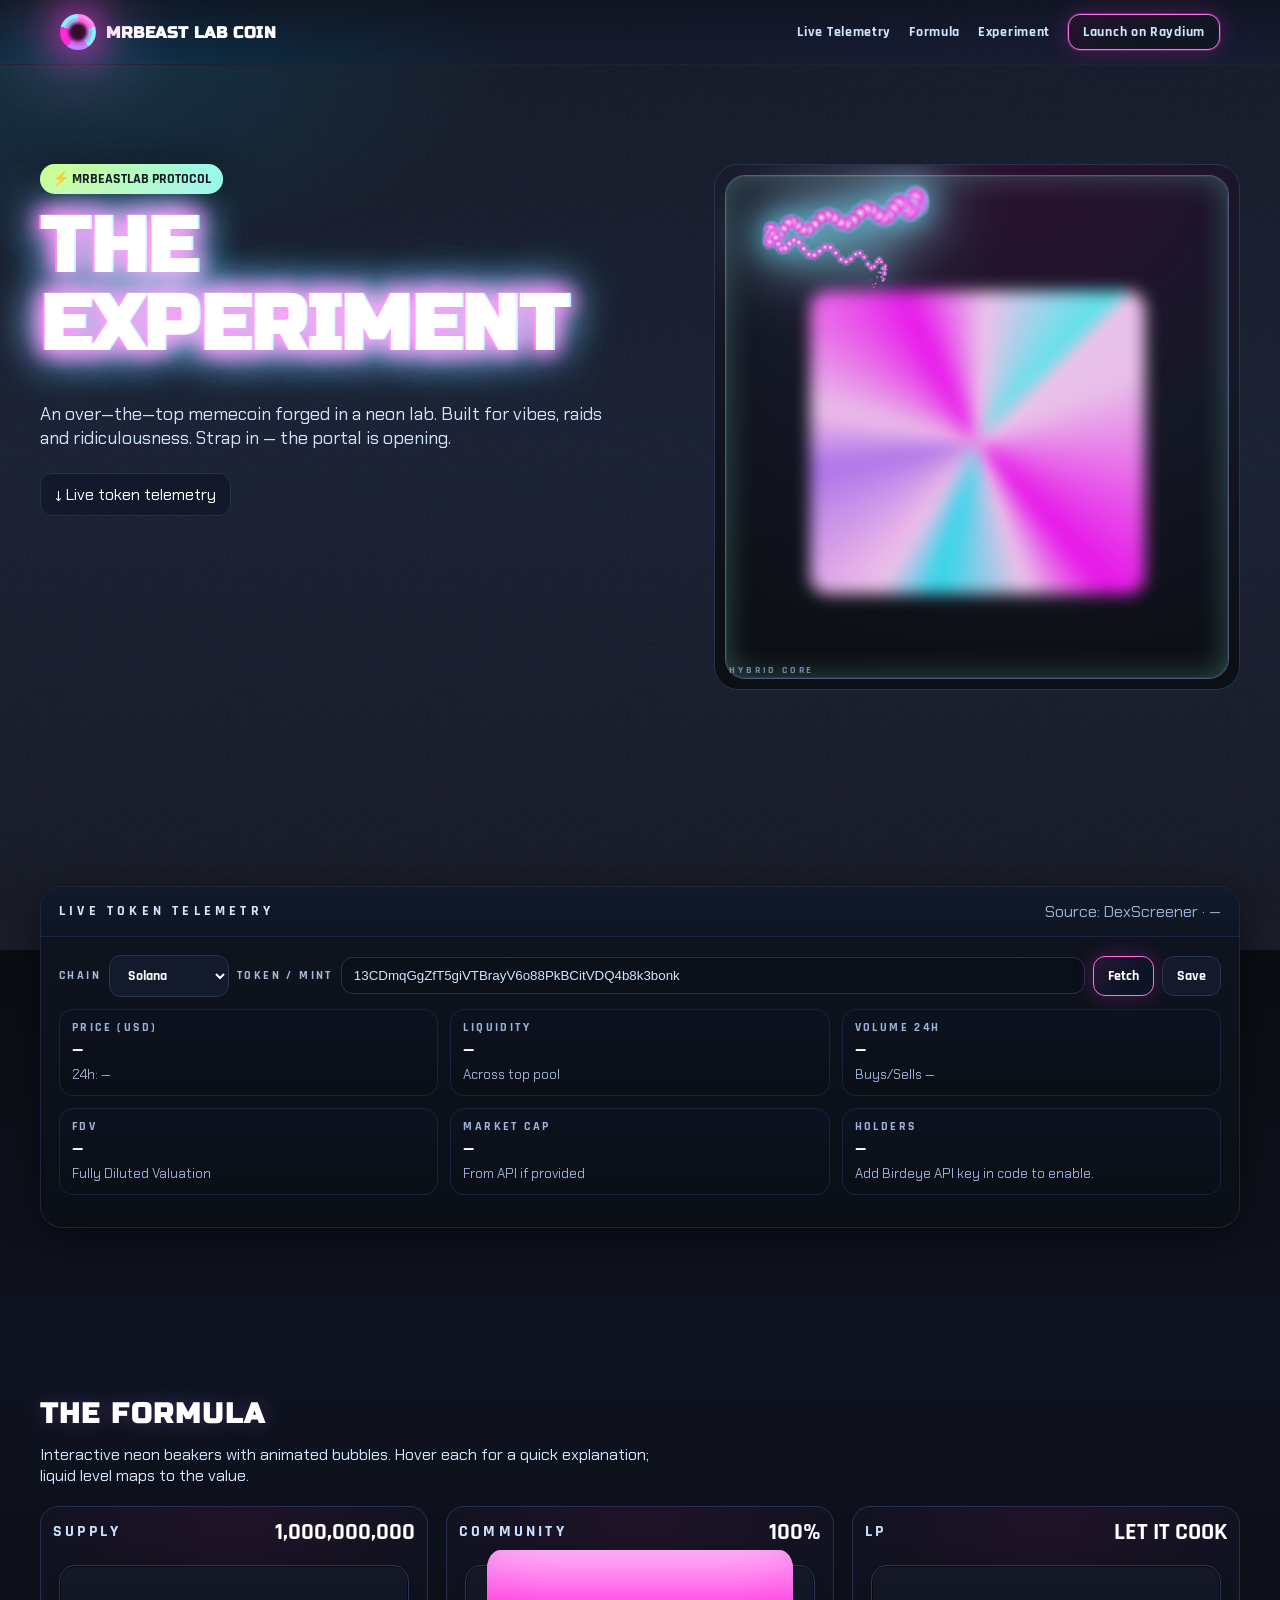
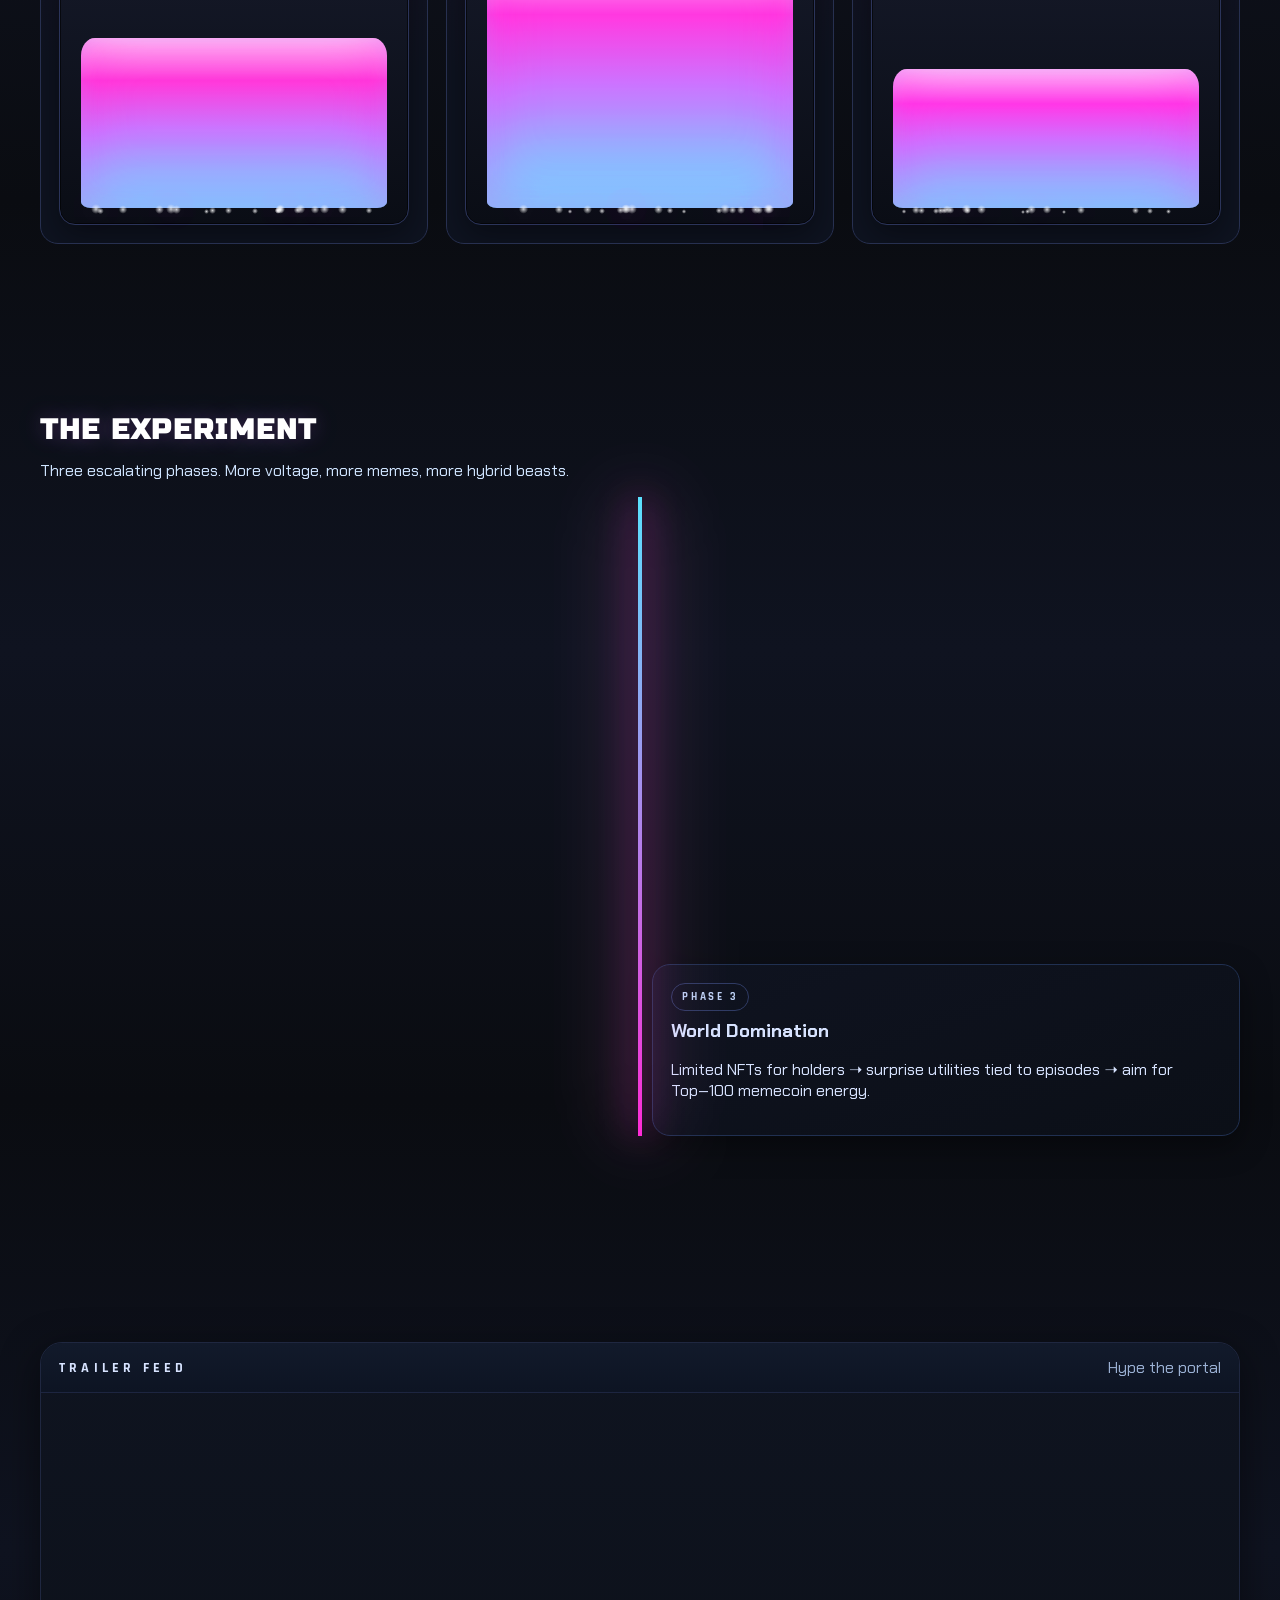
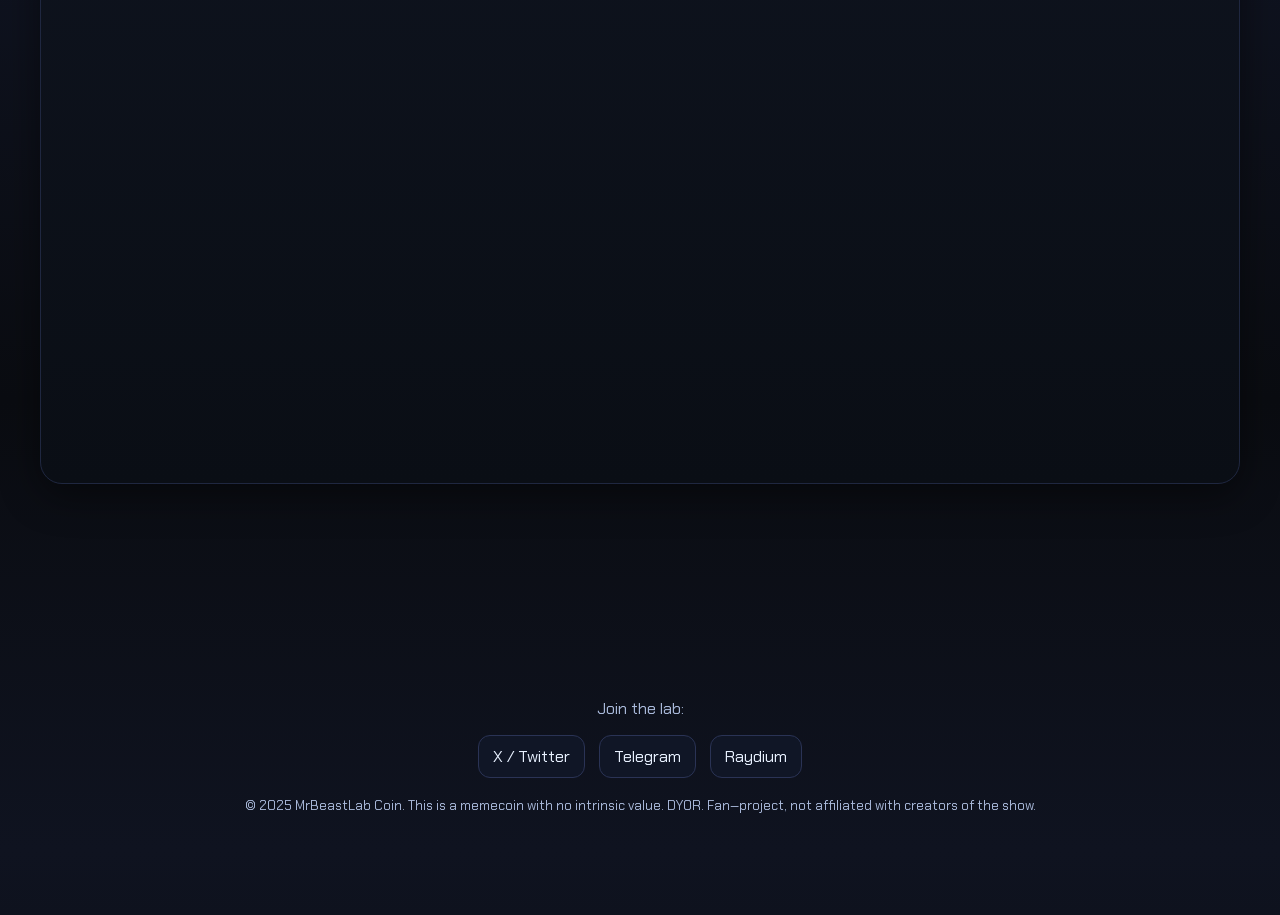
==== index.html @ 266ad2e1 "Update index.html" ====
<!DOCTYPE html>
<html lang="en">
<head>
<meta charset="utf-8" />
<meta name="viewport" content="width=device-width, initial-scale=1" />
<title>MRBEAST LAB // MrBeastLab Coin</title>
<meta name="theme-color" content="#ff2bd6">
<link rel="preconnect" href="https://fonts.googleapis.com">
<link rel="preconnect" href="https://fonts.gstatic.com" crossorigin>
<link href="https://fonts.googleapis.com/css2?family=Russo+One&family=Rajdhani:wght@500;700&family=Chakra+Petch:wght@400;700&display=swap" rel="stylesheet">
<style>
:root{
  --bg:#0c0f14; --panel:#121722; --panel-2:#0f1420; --ink:#d7e3ff; --muted:#8aa2c6;
  --accent:#ff2bd6; --accent-2:#5ae1ff; --acid:#d8ff53; --bad:#ff5a77; --good:#72ffa6;
  --ring: drop-shadow(0 0 18px var(--accent)) drop-shadow(0 0 38px color-mix(in srgb, var(--accent) 60%, #fff));
  --ring-c: drop-shadow(0 0 16px var(--accent-2)) drop-shadow(0 0 34px color-mix(in srgb, var(--accent-2) 60%, #fff));
}
*{box-sizing:border-box}
html,body{height:100%}
body{margin:0; background:linear-gradient(180deg,#0a0c11 0%,#0f1320 50%,#0a0c11 100%); color:var(--ink); font-family:"Chakra Petch",system-ui,Segoe UI,Roboto,Helvetica,Arial,sans-serif; overflow-x:hidden}
a{color:var(--accent-2); text-decoration:none}
.container{width:min(1200px, 94vw); margin-inline:auto}
.background-noise{position:fixed; inset:-50px; pointer-events:none; z-index:0; background:radial-gradient(1200px 600px at 80% -20%, #27104980 0%, transparent 60%), radial-gradient(600px 300px at 10% 10%, #063b4d8b 0%, transparent 70%), linear-gradient(180deg, #0b0f17, #0e0f17); mix-blend-mode:screen}
.background-noise::after{content:""; position:absolute; inset:0; opacity:.07; pointer-events:none; background-image:url('data:image/svg+xml;utf8,<svg xmlns="http://www.w3.org/2000/svg" width="400" height="400" viewBox="0 0 400 400"><filter id="n"><feTurbulence baseFrequency=".8" numOctaves="2"/></filter><rect width="400" height="400" filter="url(%23n)"/></svg>'); background-size:200px 200px}
header{position:fixed; inset-inline:0; top:0; z-index:50; backdrop-filter:saturate(140%) blur(8px); background:linear-gradient(180deg, #0f1420cc 0, #0f142000 100%); border-bottom:1px solid #1b2234}
nav{display:flex; align-items:center; justify-content:space-between; gap:12px; padding:14px 20px}
.brand{display:flex; align-items:center; gap:10px; font-weight:800; letter-spacing:.6px; font-family:"Russo One", sans-serif; text-transform:uppercase; color:#fff}
.brand .portal{width:36px; height:36px; border-radius:50%; background:conic-gradient(from 0deg, #ff89e9 0 20%, #7ef3ff 20% 40%, #b987ff 40% 60%, #ff2bd6 60% 80%, #7ef3ff 80% 100%); animation:spin 6s linear infinite; filter:var(--ring); position:relative; isolation:isolate}
.brand .portal::after{content:""; position:absolute; inset:4px; border-radius:50%; background:radial-gradient(circle at 50% 50%, #140914 0 35%, transparent 60%); box-shadow:inset 0 0 16px #ff2bd6aa}
@keyframes spin{to{transform:rotate(1turn)}}
.nav-links{display:flex; gap:18px; align-items:center}
.nav-links a{font:700 14px/1 "Rajdhani",sans-serif; letter-spacing:.7px; color:#cfe4ff}
.cta{padding:10px 14px; border:1px solid #293149; border-radius:12px; background:#12192a; color:#fff}
.cta.glow{border-color:#ff73ec; background:linear-gradient(160deg, #25142e, #111623 60%); box-shadow:0 0 0 1px #ff2bd650, 0 0 24px #ff2bd640}
.burger{display:none; width:40px; height:40px; border-radius:10px; border:1px solid #293149; background:#0f1420; place-content:center; padding:10px}
.burger span, .burger::before, .burger::after{content:""; display:block; height:2px; width:20px; background:#e1ecff; margin:3px auto; border-radius:2px; transition:.2s}
@media (max-width:900px){.nav-links{display:none}.burger{display:grid}.nav-open .nav-links{position:absolute; top:58px; right:12px; display:grid; gap:8px; background:#0d1320; padding:14px; border:1px solid #243050; border-radius:14px}}
/* HERO */
.hero{position:relative; padding:164px 0 110px; z-index:1; overflow:visible}
.hero .grid{display:grid; gap:32px; grid-template-columns: 1.1fr .9fr}
@media (max-width:1000px){ .hero .grid{grid-template-columns:1fr} }
.h1{font-family:"Russo One",sans-serif; font-size:clamp(38px,6vw,86px); line-height:1.02; text-transform:uppercase; color:#fff; text-shadow:0 0 22px #ff2bd6a0, 0 0 48px #5ae1ffa0; letter-spacing:1.5px; margin:0 0 .25em}
.tag{font:700 14px/1 "Rajdhani",sans-serif; color:#111; background:linear-gradient(90deg,#e3ff7a,#9af7ff); padding:8px 12px; border-radius:999px; display:inline-flex; gap:8px; align-items:center; margin-bottom:14px; box-shadow:0 0 30px #99ffc680 inset, 0 0 30px #1119}
.subtitle{color:#cfe4ff; font-size:18px; max-width:54ch}
.reactor{aspect-ratio: 1/1; border-radius:24px; background: radial-gradient(120% 100% at 60% 0%, #2a102f 0%, #151827 50%, #0c0f14 100%); border:1px solid #2a3350; position:relative; overflow:hidden}
/* Sharper core: reduced blur, crisp rim */
.reactor::before{content:""; position:absolute; inset:24% 18% 18% 18%; background:conic-gradient(from 45deg at 50% 50%, #ffd7f8 6%, #ff2bd6 26%, #ffd7f8 32%, #5ae1ff 42%, #ffd7f8 47%, #b486ff 60%, #ffd7f8 66%, #ff2bd6 80%, #ffd7f8 88%, #7ef3ff 100%); filter:blur(8px) saturate(1.4); opacity:.9; border-radius:18px; animation: swirl 9s linear infinite}
.reactor::after{content:"HYBRID CORE"; position:absolute; bottom:14px; left:14px; letter-spacing:.28em; font:700 10px/1 "Rajdhani"; color:#9bb2da; opacity:.7}
@keyframes swirl{to{transform:rotate(1turn)}}
.reactor-glass{position:absolute; inset:10px; border-radius:20px; border:1px solid #4c587a; pointer-events:none; box-shadow:inset 0 0 0 1px #fff1, inset 0 0 30px #89ffe644}
/* SECTIONS */
.section{padding:86px 0; position:relative; z-index:1}
.section h2{font:700 28px/1 "Russo One"; text-transform:uppercase; letter-spacing:2px; color:#fff; margin:0 0 10px; text-shadow:0 0 20px #ff2bd633, 0 0 30px #5ae1ff33}
.section p.lead{color:#cfe4ff; max-width:62ch}
/* Telemetry */
.panel{background:linear-gradient(180deg,#0f1420,#0a0e15); border:1px solid #1f2740; border-radius:22px; overflow:hidden; box-shadow:0 10px 40px #0007}
.panel .hd{background:linear-gradient(180deg,#121a2b,#0d1423); padding:14px 18px; display:flex; align-items:center; justify-content:space-between; gap:10px; border-bottom:1px solid #1d2540}
.panel .bd{padding:18px}
.kv{display:grid; grid-template-columns:repeat(3,1fr); gap:12px; margin-top:12px}
@media (max-width:700px){ .kv{grid-template-columns:1fr 1fr} }
.k{background:linear-gradient(180deg,#0c1220,#0a0e15); border:1px solid #1b2140; border-radius:14px; padding:12px}
.k h5{margin:0 0 8px; font:700 12px/1 "Rajdhani"; letter-spacing:.2em; color:#9db3d8}
.k p{margin:0; font:700 18px/1 "Rajdhani"; color:#fff}
.k small{display:block; margin-top:6px; color:#9ab0d3}
.chain-input{display:flex; gap:8px; flex-wrap:wrap; align-items:center}
.chain-input input{flex:1; min-width:220px; background:#0a0f18; border:1px solid #293149; border-radius:12px; padding:10px 12px; color:#cfe4ff; outline:none}
.button{padding:10px 14px; border:1px solid #2a3455; background:#121a2b; color:#fff; border-radius:12px; font:700 14px "Rajdhani"}
.button.primary{ background:linear-gradient(135deg,#2a1636,#0d1425 60%); border-color:#ff6fe6; box-shadow:0 0 20px #ff2bd644 }
/* Interactive Beakers */
.beakers{display:grid; grid-template-columns:repeat(3,1fr); gap:18px; margin-top:20px}
@media (max-width:900px){ .beakers{grid-template-columns:1fr} }
.beaker{position:relative; border-radius:18px; background:radial-gradient(60% 80% at 50% 0%, #201228, #0e1320); border:1px solid #273050; padding:18px; overflow:hidden; isolation:isolate}
.beaker .cap{position:absolute; inset:10px 12px auto; display:flex; justify-content:space-between; align-items:center}
.beaker h3{margin:0; font:700 16px "Rajdhani"; letter-spacing:.2em; color:#cce0ff}
.beaker b{font:800 24px "Rajdhani"; color:#fff}
.vial{position:relative; height:260px; margin-top:40px; border-radius:16px; background:linear-gradient(180deg,#141827,#0a0d15); border:1px solid #2b345a; box-shadow:inset 0 0 0 1px #0009, 0 10px 30px #0006}
.liquid{--pct:60; --hue:312; position:absolute; left:6%; right:6%; bottom:6%; height:calc(var(--pct) * 1%); border-radius:14px 14px 10px 10px / 18px 18px 6px 6px; background:linear-gradient(180deg, hsl(var(--hue) 100% 88%), hsl(var(--hue) 90% 60%) 25%, #b987ff 60%, #6aeaff 100%); filter:saturate(1.1); box-shadow:0 -10px 60px #ff2bd666 inset, 0 0 22px #6aeaff33 inset; transform-origin:50% 100%; transition:transform .35s ease}
.bubble{position:absolute; bottom:10px; width:8px; height:8px; background:radial-gradient(circle,#fff 0,#fff0 70%); filter:var(--ring); border-radius:50%; opacity:.8}
/* tooltip */
.tip{position:absolute; top:8px; right:12px; background:#0d1424; color:#bcd0f3; border:1px solid #2d3a62; border-radius:10px; padding:8px 10px; font:700 12px "Rajdhani"; letter-spacing:.15em; transform:translateY(-8px); opacity:0; pointer-events:none; transition:.25s}
.beaker:hover .tip{opacity:1; transform:none}
.beaker:hover .liquid{animation:slosher .9s ease-in-out}
@keyframes slosher{0%,100%{transform:skewX(0)}50%{transform:skewX(3deg)}}
/* Roadmap */
.roadmap{position:relative; padding-top:20px}
.roadmap::before{content:""; position:absolute; left:calc(50% - 2px); top:0; bottom:0; width:4px; background:linear-gradient(#5ae1ff,#ff2bd6); filter:var(--ring)}
.stage{display:grid; grid-template-columns:1fr 1fr; gap:24px; align-items:center; margin:34px 0}
.stage:nth-child(even){direction:rtl}
.stage:nth-child(even) .card{direction:ltr}
.card{background:linear-gradient(160deg,#0f1320,#0b0f17); border:1px solid #203051; border-radius:18px; padding:18px; box-shadow:0 10px 30px #0006}
.badge{display:inline-block; padding:6px 10px; border-radius:999px; border:1px solid #2f3b64; color:#bcd0f3; font:700 11px "Rajdhani"; letter-spacing:.25em}
/* Footer */
footer{padding:60px 0 100px; text-align:center; color:#a8b8d9}
.socials{display:flex; justify-content:center; gap:14px; flex-wrap:wrap; margin:16px 0}
.socials a{border:1px solid #2a3355; background:#101626; padding:10px 14px; border-radius:12px; color:#e8f1ff}
/* helpers */
.glitch{position:relative; display:inline-block}
.glitch::before,.glitch::after{content:attr(data-text); position:absolute; inset:0; pointer-events:none}
.glitch::before{transform:translate(2px,0); color:#7ef3ff; mix-blend-mode:screen; filter:drop-shadow(0 0 10px #7ef3ff90)}
.glitch::after{transform:translate(-2px,0); color:#ff2bd6; mix-blend-mode:screen; filter:drop-shadow(0 0 10px #ff2bd690)}
.floaty{transform:translateY(0); animation:floaty 5s ease-in-out infinite}
@keyframes floaty{50%{transform:translateY(-12px)}}
.reveal{opacity:0; transform:translateY(12px); transition:opacity .6s ease, transform .6s ease}
.reveal.on{opacity:1; transform:none}
</style>
</head>
<body>
<div class="background-noise"></div>
<header id="top">
  <nav class="container">
    <div class="brand"><div class="portal" aria-hidden="true"></div><span>MRBEAST LAB COIN</span></div>
    <div class="nav-links" id="navLinks">
      <a href="#telemetry">Live Telemetry</a>
      <a href="#tokenomics">Formula</a>
      <a href="#roadmap">Experiment</a>
      <a class="cta glow" target="_blank" href="https://raydium.io/launchpad/token/?mint=13CDmqGgZfT5giVTBrayV6o88PkBCitVDQ4b8k3bonk">Launch on Raydium</a>
    </div>
    <button class="burger" id="burger" aria-label="Open menu"><span></span></button>
  </nav>
</header>
<main>
  <section class="hero container">
    <div class="grid">
      <div>
        <div class="tag">⚡ MRBEASTLAB PROTOCOL</div>
        <h1 class="h1 glitch" data-text="THE EXPERIMENT">THE EXPERIMENT</h1>
        <p class="subtitle">An over‑the‑top memecoin forged in a neon lab. Built for vibes, raids and ridiculousness. Strap in — the portal is opening.</p>
        <div style="height:16px"></div>
        <a class="cta" href="#telemetry">↓ Live token telemetry</a>
      </div>
      <div class="reactor floaty" aria-hidden="true">
        <div class="reactor-glass"></div>
        <canvas id="energy" style="position:absolute; inset:0; filter:var(--ring-c); mix-blend-mode:screen"></canvas>
      </div>
    </div>
  </section>
  <section id="telemetry" class="section">
    <div class="container panel reveal">
      <div class="hd"><strong style="letter-spacing:.3em;font:800 14px 'Rajdhani'">LIVE TOKEN TELEMETRY</strong><span style="color:#9ab0d3">Source: DexScreener · <span id="updated">—</span></span></div>
      <div class="bd">
        <div class="chain-input">
          <label style="font:700 12px 'Rajdhani'; letter-spacing:.2em; color:#a8b8d9">CHAIN</label>
          <select id="chain" class="button" style="min-width:120px">
            <option value="solana" selected>Solana</option>
            <option value="ethereum">Ethereum</option>
            <option value="bsc">BSC</option>
            <option value="base">Base</option>
            <option value="polygon">Polygon</option>
            <option value="arbitrum">Arbitrum</option>
          </select>
          <label style="font:700 12px 'Rajdhani'; letter-spacing:.2em; color:#a8b8d9">TOKEN / MINT</label>
          <input id="mint" placeholder="Paste token address (e.g., Solana mint)" value="13CDmqGgZfT5giVTBrayV6o88PkBCitVDQ4b8k3bonk" />
          <button id="load" class="button primary">Fetch</button>
          <button id="save" class="button">Save</button>
        </div>
        <div class="kv" id="metrics">
          <div class="k"><h5>PRICE (USD)</h5><p id="price">—</p><small id="priceChange">24h: —</small></div>
          <div class="k"><h5>LIQUIDITY</h5><p id="liquidity">—</p><small>Across top pool</small></div>
          <div class="k"><h5>VOLUME 24H</h5><p id="vol24">—</p><small id="txns">Buys/Sells —</small></div>
          <div class="k"><h5>FDV</h5><p id="fdv">—</p><small>Fully Diluted Valuation</small></div>
          <div class="k"><h5>MARKET CAP</h5><p id="mcap">—</p><small>From API if provided</small></div>
          <div class="k"><h5>HOLDERS</h5><p id="holders">—</p><small><span id="holdersNote">Add Birdeye API key in code to enable.</span></small></div>
        </div>
        <div style="display:flex; gap:10px; flex-wrap:wrap; margin-top:14px" id="links"></div>
      </div>
    </div>
  </section>
  <section id="tokenomics" class="section">
    <div class="container">
      <h2>THE FORMULA</h2>
      <p class="lead">Interactive neon beakers with animated bubbles. Hover each for a quick explanation; liquid level maps to the value.</p>
      <div class="beakers reveal">
        <div class="beaker" data-tip="Fixed total token supply" data-pct="66">
          <div class="cap"><h3>SUPPLY</h3><b>1,000,000,000</b></div>
          <div class="vial">
            <div class="liquid" style="--pct:66"></div>
          </div>
          <div class="tip">Total minted tokens. Capped supply keeps it simple.</div>
        </div>
        <div class="beaker" data-tip="Community allocation" data-pct="100">
          <div class="cap"><h3>COMMUNITY</h3><b>100%</b></div>
          <div class="vial">
            <div class="liquid" style="--pct:100; --hue:310"></div>
          </div>
          <div class="tip">All vibes, no suits. 100% community‑driven launch.</div>
        </div>
        <div class="beaker" data-tip="Liquidity status" data-pct="54">
          <div class="cap"><h3>LP</h3><b>LET IT COOK</b></div>
          <div class="vial">
            <div class="liquid" style="--pct:54; --hue:308"></div>
          </div>
          <div class="tip">Liquidity pool that fuels trading. We let it simmer.</div>
        </div>
      </div>
    </div>
  </section>
  <section id="roadmap" class="section">
    <div class="container">
      <h2>THE EXPERIMENT</h2>
      <p class="lead">Three escalating phases. More voltage, more memes, more hybrid beasts.</p>
      <div class="roadmap">
        <div class="stage reveal"><div></div><div class="card"><span class="badge">PHASE 1</span><h3 style="margin:.4em 0">Boot the Lab</h3><p>Stealth launch ➝ website and socials online ➝ core community on X/Telegram ➝ first reactor‑raids and sticker storms.</p></div></div>
        <div class="stage reveal"><div class="card"><span class="badge">PHASE 2</span><h3 style="margin:.4em 0">Creature Growth</h3><p>Listings push (CG/CMC) ➝ meme tournaments ➝ collabs ➝ merch drops ➝ AMAs with “scientists.”</p></div><div></div></div>
        <div class="stage reveal"><div></div><div class="card"><span class="badge">PHASE 3</span><h3 style="margin:.4em 0">World Domination</h3><p>Limited NFTs for holders ➝ surprise utilities tied to episodes ➝ aim for Top‑100 memecoin energy.</p></div></div>
      </div>
    </div>
  </section>
  <section class="section">
    <div class="container panel reveal">
      <div class="hd"><strong style="letter-spacing:.3em;font:800 14px 'Rajdhani'">TRAILER FEED</strong><span style="color:#9ab0d3">Hype the portal</span></div>
      <div class="bd"><div style="position:relative; padding-top:56.25%"><iframe title="MrBeast Lab Trailer" style="position:absolute; inset:0; width:100%; height:100%; border:0; border-radius:14px" src="https://www.youtube.com/embed/ES3x9FTiDN4" allowfullscreen></iframe></div></div>
    </div>
  </section>
</main>
<footer class="container">
  <div class="portal" style="margin:0 auto 12px; width:52px; height:52px; filter:var(--ring)"></div>
  <p>Join the lab:</p>
  <div class="socials">
    <a target="_blank" href="https://x.com">X / Twitter</a>
    <a target="_blank" href="https://t.me/MrBeastLabCTO">Telegram</a>
    <a target="_blank" href="https://raydium.io/launchpad/token/?mint=13CDmqGgZfT5giVTBrayV6o88PkBCitVDQ4b8k3bonk">Raydium</a>
  </div>
  <small>© 2025 MrBeastLab Coin. This is a memecoin with no intrinsic value. DYOR. Fan‑project, not affiliated with creators of the show.</small>
</footer>
<script>
const burger = document.getElementById('burger');
burger?.addEventListener('click', ()=> document.body.classList.toggle('nav-open'));
const io = new IntersectionObserver((entries)=>{entries.forEach(e=> e.isIntersecting && e.target.classList.add('on'))},{threshold:.12});
document.querySelectorAll('.reveal').forEach(el=> io.observe(el));
/* Energy canvas – higher‑res particles */
const cvs = document.getElementById('energy');
const ctx = cvs.getContext('2d');
let t = 0; function resize(){ const r=window.devicePixelRatio||1; cvs.width=cvs.clientWidth*r; cvs.height=cvs.clientHeight*r; ctx.setTransform(r,0,0,r,0,0) }
window.addEventListener('resize', resize); resize();
function loop(){ t+=0.008; const w=cvs.clientWidth, h=cvs.clientHeight; ctx.clearRect(0,0,w,h); for(let i=0;i<90;i++){ const r=(i/90), a=t*2 + r*Math.PI*2; const x=w*0.5 + Math.cos(a)*w*(0.15 + 0.18*Math.sin(t+r*4)); const y=h*(0.22 + 0.6*r + 0.04*Math.sin(t*2 + i)); const rad=(1-r)*14; const g=ctx.createRadialGradient(x,y,0,x,y,rad); g.addColorStop(0,'rgba(255,255,255,.9)'); g.addColorStop(.5,'rgba(255,43,214,.65)'); g.addColorStop(1,'rgba(90,225,255,0)'); ctx.fillStyle=g; ctx.beginPath(); ctx.arc(x,y,rad,0,Math.PI*2); ctx.fill() } requestAnimationFrame(loop) }
loop();
/* DexScreener fetch */
const $ = s=>document.querySelector(s);
const fmtUSD = n => (n||n===0) ? (n>=1e9 ? '$'+(n/1e9).toFixed(2)+'B' : n>=1e6 ? '$'+(n/1e6).toFixed(2)+'M' : n>=1e3 ? '$'+(n/1e3).toFixed(2)+'K' : '$'+(+n).toLocaleString()) : '—';
const pct = v => (v||v===0) ? (v>0?'+':'') + Number(v).toFixed(2) + '%' : '—';
async function fetchDex(){ const chain=$('#chain').value.trim(); const mint=$('#mint').value.trim(); if(!mint) return; const url=`https://api.dexscreener.com/token-pairs/v1/${encodeURIComponent(chain)}/${encodeURIComponent(mint)}`; const res=await fetch(url); if(!res.ok) throw new Error('DexScreener error'); const pairs=await res.json(); const best=(pairs||[]).sort((a,b)=> (b?.liquidity?.usd||0)-(a?.liquidity?.usd||0))[0]; if(!best) throw new Error('No pools found'); $('#price').textContent = best.priceUsd ? ('$'+Number(best.priceUsd).toFixed(8)).replace(/0+$/,'').replace(/\.$/,'') : '—'; const pc=(best.priceChange && (best.priceChange.h24 ?? best.priceChange['h24'])) ?? null; $('#priceChange').textContent = '24h: '+ pct(pc); $('#liquidity').textContent = fmtUSD(best?.liquidity?.usd); $('#vol24').textContent = fmtUSD(best?.volume?.h24 ?? best?.volume?.['h24']); const buys=best?.txns?.h24?.buys ?? best?.txns?.['h24']?.buys; const sells=best?.txns?.h24?.sells ?? best?.txns?.['h24']?.sells; $('#txns').textContent = `Buys/Sells ${buys ?? '—'}/${sells ?? '—'}`; $('#fdv').textContent = fmtUSD(best?.fdv); $('#mcap').textContent = fmtUSD(best?.marketCap ?? best?.fdv); const L=$('#links'); L.innerHTML=''; const link=(href,label)=>{const a=document.createElement('a'); a.href=href; a.target='_blank'; a.className='button'; a.textContent=label; L.appendChild(a)}; if(best?.url) link(best.url,'Open in DexScreener'); if(best?.info?.websites?.[0]?.url) link(best.info.websites[0].url,'Website'); (best?.info?.socials||[]).forEach(s=>{if(s.platform && s.handle){const map={twitter:'https://twitter.com/', x:'https://x.com/', telegram:'https://t.me/'}; const base = map[s.platform.toLowerCase()] || ''; link(base ? base + s.handle.replace(/^@/,'') : '#', s.platform + (s.handle?': '+s.handle:''))}}); $('#updated').textContent = new Date().toLocaleTimeString(); const BIRDEYE_API_KEY=""; if(chain.toLowerCase()==='solana' && BIRDEYE_API_KEY){ try{ const r=await fetch(`https://public-api.birdeye.so/public/token/holder_count?address=${encodeURIComponent(mint)}`,{headers:{'X-API-KEY':BIRDEYE_API_KEY,accept:'application/json'}}); const j=await r.json(); const c=j?.data?.holder || j?.data?.holder_count || j?.data?.holders; if(c!=null){ $('#holders').textContent=Number(c).toLocaleString(); $('#holdersNote').textContent='Source: Birdeye' } }catch(e){} }
}
$('#load').addEventListener('click', fetchDex);
$('#save').addEventListener('click', ()=>{ localStorage.setItem('mlab-chain',$('#chain').value); localStorage.setItem('mlab-mint',$('#mint').value); fetchDex() });
if(localStorage.getItem('mlab-chain')) $('#chain').value = localStorage.getItem('mlab-chain');
if(localStorage.getItem('mlab-mint'))  $('#mint').value  = localStorage.getItem('mlab-mint');
fetchDex().catch(()=>{});
/* Beaker bubbles + hover explain */
function spawnBubbles(vial){ for(let i=0;i<20;i++){ const b=document.createElement('div'); b.className='bubble'; b.style.left = (8 + Math.random()*84)+'%'; b.style.width=b.style.height = (4 + Math.random()*6)+'px'; b.style.animation = `rise ${3+Math.random()*3}s linear ${Math.random()*3}s infinite`; vial.appendChild(b) } }
const style=document.createElement('style'); style.textContent = `@keyframes rise{from{transform:translateY(0); opacity:.1} to{transform:translateY(-180px); opacity:0}}`; document.head.appendChild(style);
document.querySelectorAll('.beaker').forEach(b=>{ const vial=b.querySelector('.vial'); spawnBubbles(vial); const tip=b.querySelector('.tip'); b.addEventListener('mouseenter',()=>{ tip && (tip.textContent = b.dataset.tip || tip.textContent) }) })
/* Ambient hum */
let audioCtx, osc; function startHum(){ try{ audioCtx = new (window.AudioContext||window.webkitAudioContext)(); osc = audioCtx.createOscillator(); const g = audioCtx.createGain(); osc.type='sawtooth'; osc.frequency.value=38; g.gain.value=0.002; osc.connect(g).connect(audioCtx.destination); osc.start() }catch(e){} }
document.addEventListener('pointerdown', startHum, {once:true});
</script>
</body>
</html>
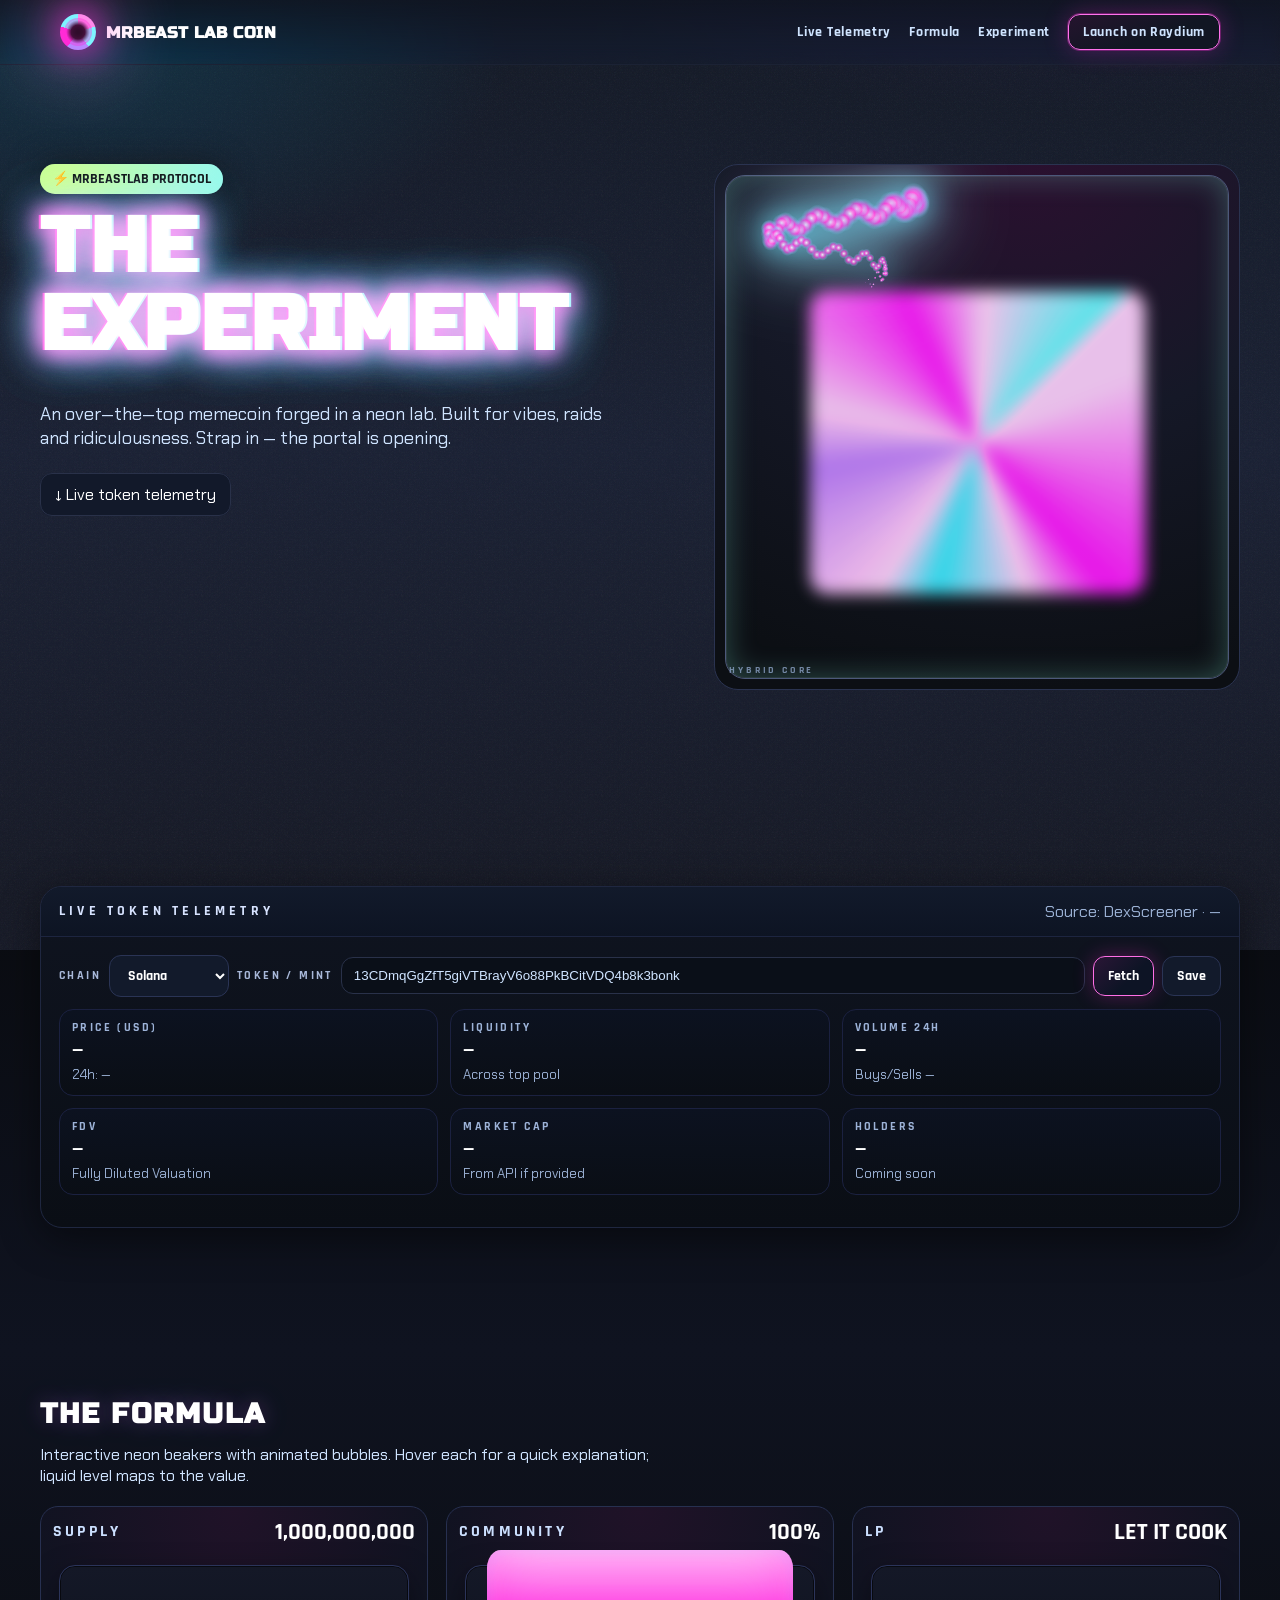
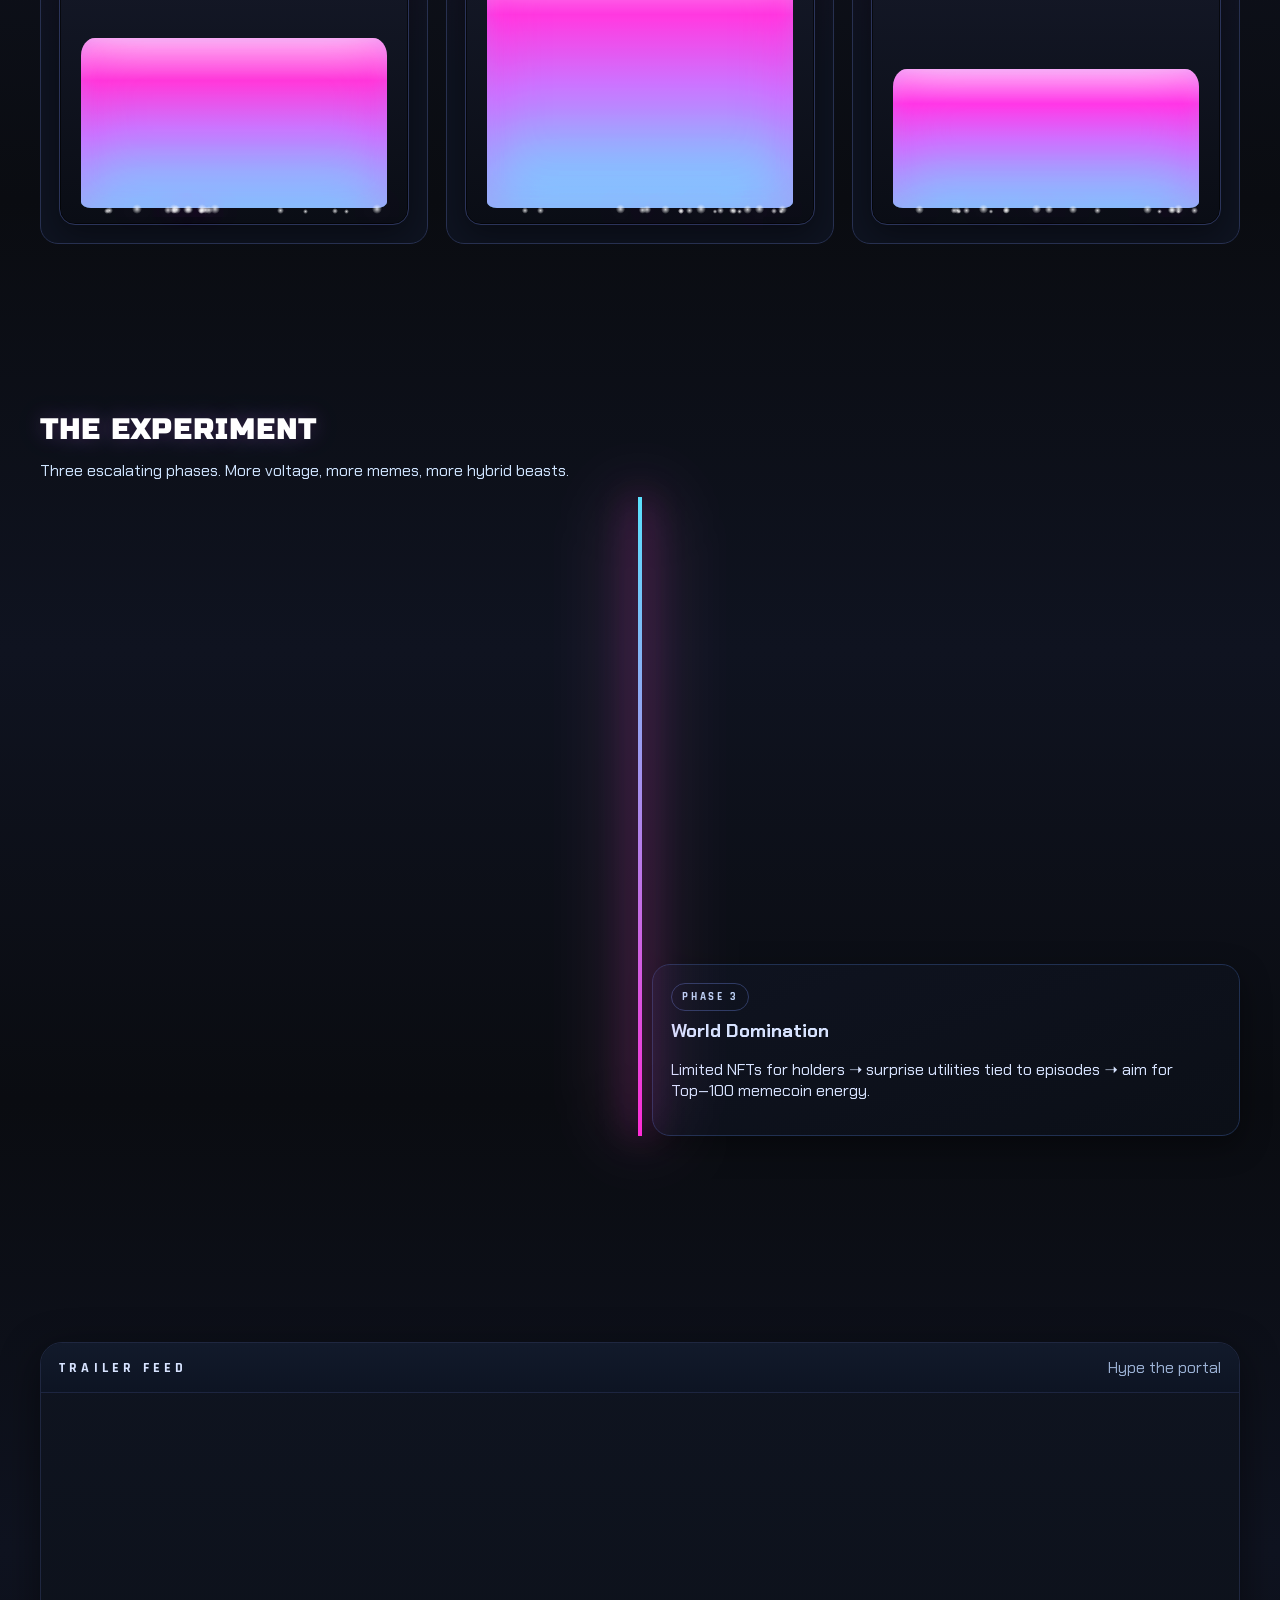
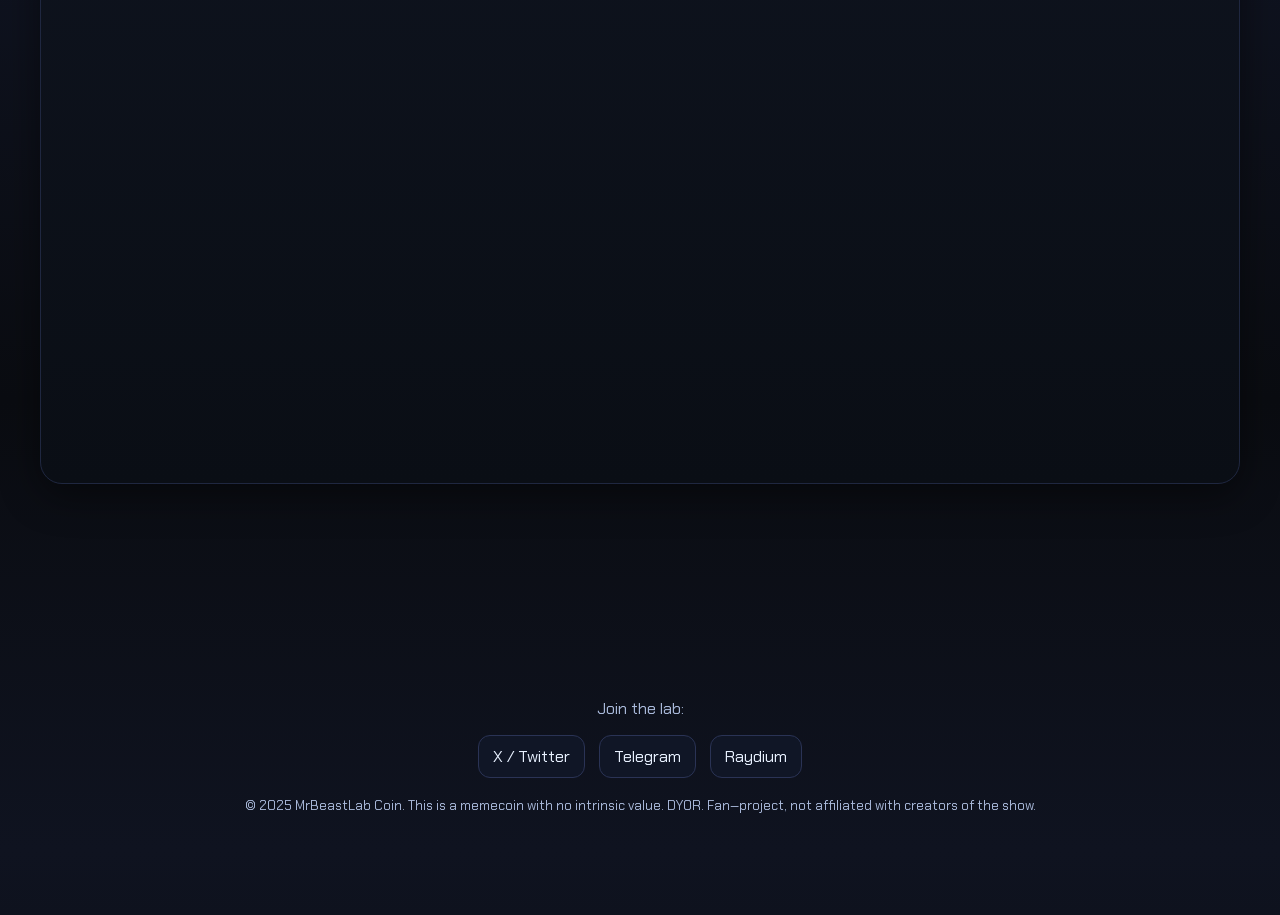
==== commit c0989f26: "Update index.html" ====
--- a/index.html
+++ b/index.html
@@ -159,7 +159,7 @@
           <div class="k"><h5>VOLUME 24H</h5><p id="vol24">—</p><small id="txns">Buys/Sells —</small></div>
           <div class="k"><h5>FDV</h5><p id="fdv">—</p><small>Fully Diluted Valuation</small></div>
           <div class="k"><h5>MARKET CAP</h5><p id="mcap">—</p><small>From API if provided</small></div>
-          <div class="k"><h5>HOLDERS</h5><p id="holders">—</p><small><span id="holdersNote">Add Birdeye API key in code to enable.</span></small></div>
+          <div class="k"><h5>HOLDERS</h5><p id="holders">—</p><small><span id="holdersNote">Coming soon</span></small></div>
         </div>
         <div style="display:flex; gap:10px; flex-wrap:wrap; margin-top:14px" id="links"></div>
       </div>
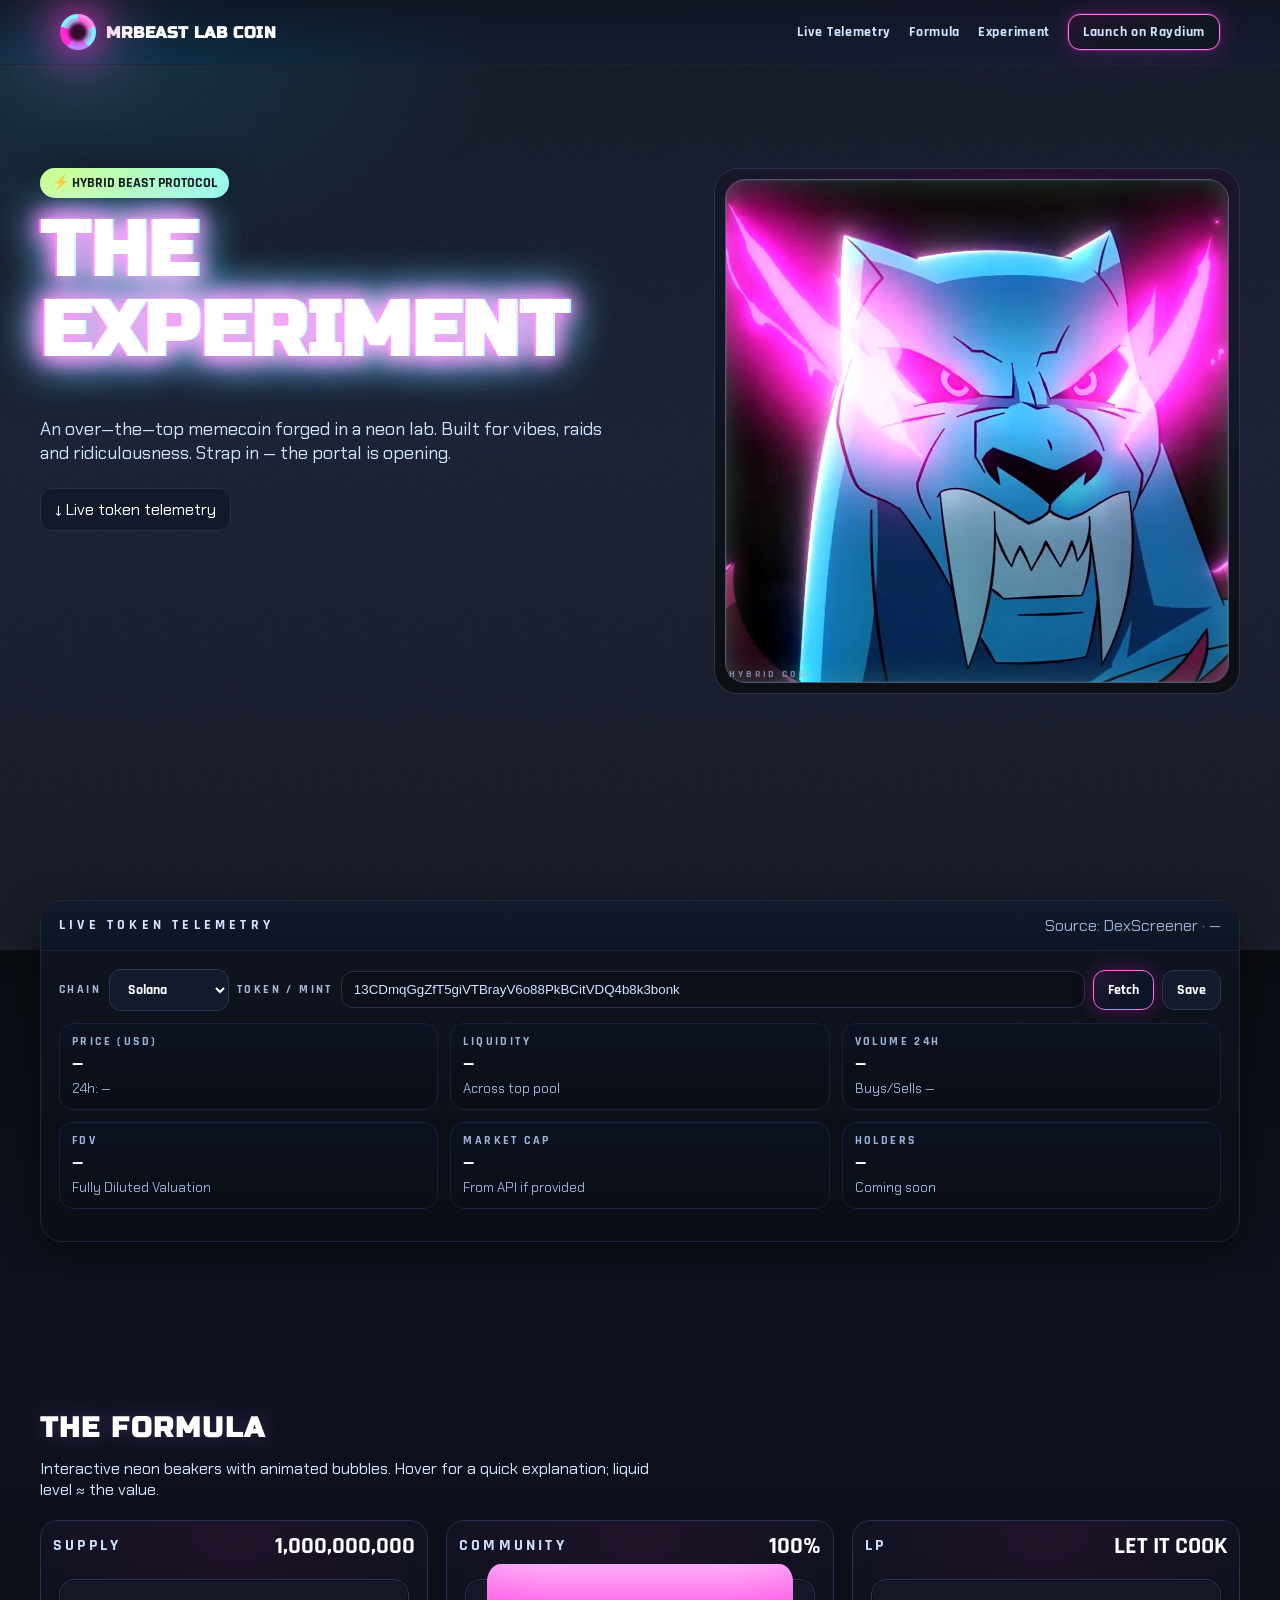
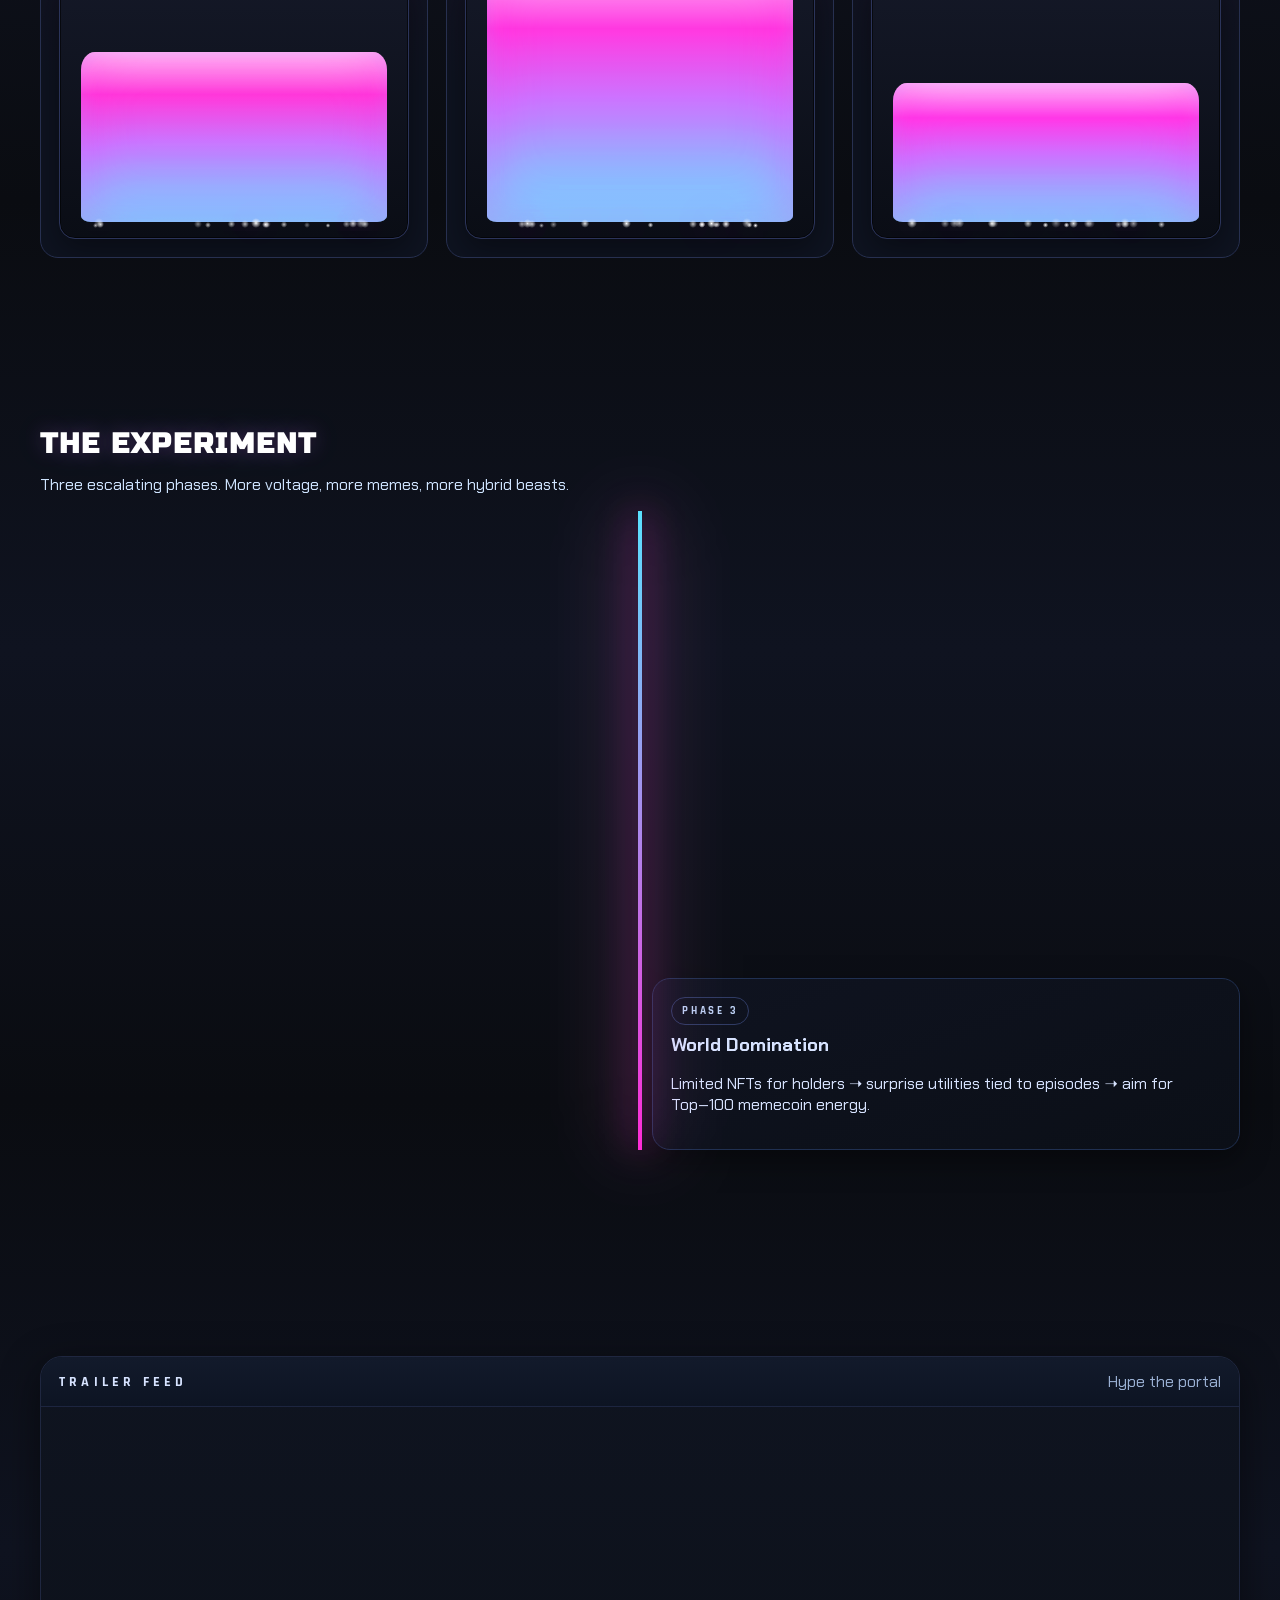
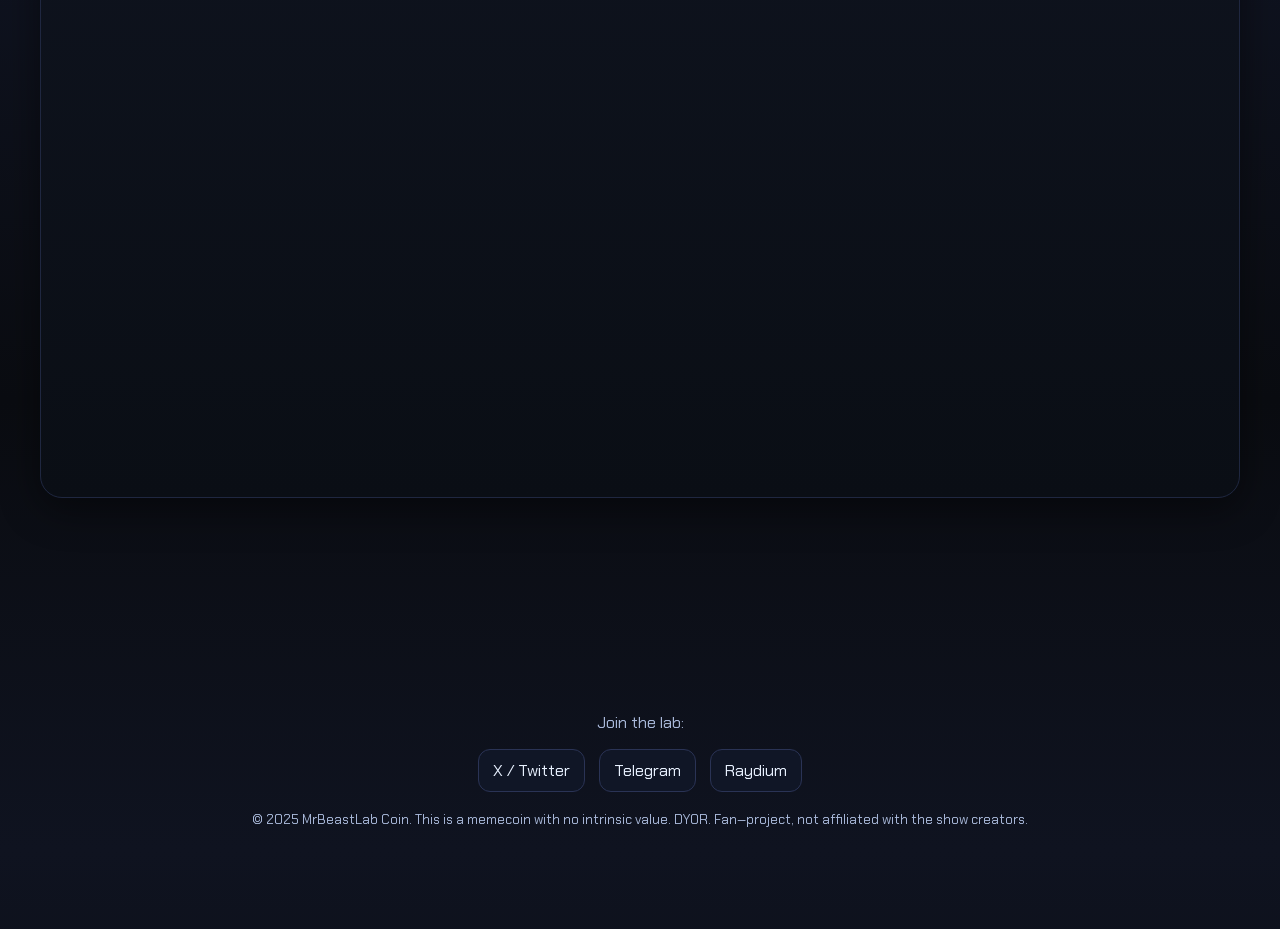
==== commit 077bd49b: "Update index.html" ====
--- a/index.html
+++ b/index.html
@@ -3,105 +3,83 @@
 <head>
 <meta charset="utf-8" />
 <meta name="viewport" content="width=device-width, initial-scale=1" />
-<title>MRBEAST LAB // MrBeastLab Coin</title>
+<title>MRBEAST LAB // Hybrid Beast Coin</title>
 <meta name="theme-color" content="#ff2bd6">
 <link rel="preconnect" href="https://fonts.googleapis.com">
 <link rel="preconnect" href="https://fonts.gstatic.com" crossorigin>
 <link href="https://fonts.googleapis.com/css2?family=Russo+One&family=Rajdhani:wght@500;700&family=Chakra+Petch:wght@400;700&display=swap" rel="stylesheet">
 <style>
-:root{
-  --bg:#0c0f14; --panel:#121722; --panel-2:#0f1420; --ink:#d7e3ff; --muted:#8aa2c6;
-  --accent:#ff2bd6; --accent-2:#5ae1ff; --acid:#d8ff53; --bad:#ff5a77; --good:#72ffa6;
-  --ring: drop-shadow(0 0 18px var(--accent)) drop-shadow(0 0 38px color-mix(in srgb, var(--accent) 60%, #fff));
-  --ring-c: drop-shadow(0 0 16px var(--accent-2)) drop-shadow(0 0 34px color-mix(in srgb, var(--accent-2) 60%, #fff));
-}
-*{box-sizing:border-box}
-html,body{height:100%}
-body{margin:0; background:linear-gradient(180deg,#0a0c11 0%,#0f1320 50%,#0a0c11 100%); color:var(--ink); font-family:"Chakra Petch",system-ui,Segoe UI,Roboto,Helvetica,Arial,sans-serif; overflow-x:hidden}
-a{color:var(--accent-2); text-decoration:none}
-.container{width:min(1200px, 94vw); margin-inline:auto}
-.background-noise{position:fixed; inset:-50px; pointer-events:none; z-index:0; background:radial-gradient(1200px 600px at 80% -20%, #27104980 0%, transparent 60%), radial-gradient(600px 300px at 10% 10%, #063b4d8b 0%, transparent 70%), linear-gradient(180deg, #0b0f17, #0e0f17); mix-blend-mode:screen}
-.background-noise::after{content:""; position:absolute; inset:0; opacity:.07; pointer-events:none; background-image:url('data:image/svg+xml;utf8,<svg xmlns="http://www.w3.org/2000/svg" width="400" height="400" viewBox="0 0 400 400"><filter id="n"><feTurbulence baseFrequency=".8" numOctaves="2"/></filter><rect width="400" height="400" filter="url(%23n)"/></svg>'); background-size:200px 200px}
-header{position:fixed; inset-inline:0; top:0; z-index:50; backdrop-filter:saturate(140%) blur(8px); background:linear-gradient(180deg, #0f1420cc 0, #0f142000 100%); border-bottom:1px solid #1b2234}
-nav{display:flex; align-items:center; justify-content:space-between; gap:12px; padding:14px 20px}
-.brand{display:flex; align-items:center; gap:10px; font-weight:800; letter-spacing:.6px; font-family:"Russo One", sans-serif; text-transform:uppercase; color:#fff}
-.brand .portal{width:36px; height:36px; border-radius:50%; background:conic-gradient(from 0deg, #ff89e9 0 20%, #7ef3ff 20% 40%, #b987ff 40% 60%, #ff2bd6 60% 80%, #7ef3ff 80% 100%); animation:spin 6s linear infinite; filter:var(--ring); position:relative; isolation:isolate}
-.brand .portal::after{content:""; position:absolute; inset:4px; border-radius:50%; background:radial-gradient(circle at 50% 50%, #140914 0 35%, transparent 60%); box-shadow:inset 0 0 16px #ff2bd6aa}
-@keyframes spin{to{transform:rotate(1turn)}}
-.nav-links{display:flex; gap:18px; align-items:center}
-.nav-links a{font:700 14px/1 "Rajdhani",sans-serif; letter-spacing:.7px; color:#cfe4ff}
-.cta{padding:10px 14px; border:1px solid #293149; border-radius:12px; background:#12192a; color:#fff}
-.cta.glow{border-color:#ff73ec; background:linear-gradient(160deg, #25142e, #111623 60%); box-shadow:0 0 0 1px #ff2bd650, 0 0 24px #ff2bd640}
-.burger{display:none; width:40px; height:40px; border-radius:10px; border:1px solid #293149; background:#0f1420; place-content:center; padding:10px}
-.burger span, .burger::before, .burger::after{content:""; display:block; height:2px; width:20px; background:#e1ecff; margin:3px auto; border-radius:2px; transition:.2s}
-@media (max-width:900px){.nav-links{display:none}.burger{display:grid}.nav-open .nav-links{position:absolute; top:58px; right:12px; display:grid; gap:8px; background:#0d1320; padding:14px; border:1px solid #243050; border-radius:14px}}
-/* HERO */
-.hero{position:relative; padding:164px 0 110px; z-index:1; overflow:visible}
-.hero .grid{display:grid; gap:32px; grid-template-columns: 1.1fr .9fr}
-@media (max-width:1000px){ .hero .grid{grid-template-columns:1fr} }
-.h1{font-family:"Russo One",sans-serif; font-size:clamp(38px,6vw,86px); line-height:1.02; text-transform:uppercase; color:#fff; text-shadow:0 0 22px #ff2bd6a0, 0 0 48px #5ae1ffa0; letter-spacing:1.5px; margin:0 0 .25em}
-.tag{font:700 14px/1 "Rajdhani",sans-serif; color:#111; background:linear-gradient(90deg,#e3ff7a,#9af7ff); padding:8px 12px; border-radius:999px; display:inline-flex; gap:8px; align-items:center; margin-bottom:14px; box-shadow:0 0 30px #99ffc680 inset, 0 0 30px #1119}
-.subtitle{color:#cfe4ff; font-size:18px; max-width:54ch}
-.reactor{aspect-ratio: 1/1; border-radius:24px; background: radial-gradient(120% 100% at 60% 0%, #2a102f 0%, #151827 50%, #0c0f14 100%); border:1px solid #2a3350; position:relative; overflow:hidden}
-/* Sharper core: reduced blur, crisp rim */
-.reactor::before{content:""; position:absolute; inset:24% 18% 18% 18%; background:conic-gradient(from 45deg at 50% 50%, #ffd7f8 6%, #ff2bd6 26%, #ffd7f8 32%, #5ae1ff 42%, #ffd7f8 47%, #b486ff 60%, #ffd7f8 66%, #ff2bd6 80%, #ffd7f8 88%, #7ef3ff 100%); filter:blur(8px) saturate(1.4); opacity:.9; border-radius:18px; animation: swirl 9s linear infinite}
-.reactor::after{content:"HYBRID CORE"; position:absolute; bottom:14px; left:14px; letter-spacing:.28em; font:700 10px/1 "Rajdhani"; color:#9bb2da; opacity:.7}
-@keyframes swirl{to{transform:rotate(1turn)}}
-.reactor-glass{position:absolute; inset:10px; border-radius:20px; border:1px solid #4c587a; pointer-events:none; box-shadow:inset 0 0 0 1px #fff1, inset 0 0 30px #89ffe644}
-/* SECTIONS */
-.section{padding:86px 0; position:relative; z-index:1}
-.section h2{font:700 28px/1 "Russo One"; text-transform:uppercase; letter-spacing:2px; color:#fff; margin:0 0 10px; text-shadow:0 0 20px #ff2bd633, 0 0 30px #5ae1ff33}
-.section p.lead{color:#cfe4ff; max-width:62ch}
-/* Telemetry */
-.panel{background:linear-gradient(180deg,#0f1420,#0a0e15); border:1px solid #1f2740; border-radius:22px; overflow:hidden; box-shadow:0 10px 40px #0007}
-.panel .hd{background:linear-gradient(180deg,#121a2b,#0d1423); padding:14px 18px; display:flex; align-items:center; justify-content:space-between; gap:10px; border-bottom:1px solid #1d2540}
+:root{--bg:#0c0f14;--panel:#121722;--panel-2:#0f1420;--ink:#d7e3ff;--muted:#8aa2c6;--accent:#ff2bd6;--accent-2:#5ae1ff;--acid:#d8ff53;--bad:#ff5a77;--good:#72ffa6;--ring:drop-shadow(0 0 18px var(--accent)) drop-shadow(0 0 40px color-mix(in srgb,var(--accent)60%,#fff));--ring-c:drop-shadow(0 0 14px var(--accent-2)) drop-shadow(0 0 34px color-mix(in srgb,var(--accent-2)60%,#fff))}
+*{box-sizing:border-box}html,body{height:100%}body{margin:0;background:linear-gradient(180deg,#0a0c11 0%,#0f1320 50%,#0a0c11 100%);color:var(--ink);font-family:"Chakra Petch",system-ui,Segoe UI,Roboto,Helvetica,Arial,sans-serif;overflow-x:hidden}
+a{color:var(--accent-2);text-decoration:none}img{max-width:100%;display:block}.container{width:min(1200px,94vw);margin-inline:auto}
+.background-noise{position:fixed;inset:-50px;pointer-events:none;z-index:0;background:radial-gradient(1200px 600px at 80% -20%,#27104980 0%,transparent 60%),radial-gradient(600px 300px at 10% 10%,#063b4d8b 0%,transparent 70%),linear-gradient(180deg,#0b0f17,#0e0f17);mix-blend-mode:screen}
+.background-noise::after{content:"";position:absolute;inset:0;opacity:.07;pointer-events:none;background-image:url('data:image/svg+xml;utf8,<svg xmlns="http://www.w3.org/2000/svg" width="400" height="400" viewBox="0 0 400 400"><filter id="n"><feTurbulence baseFrequency=".8" numOctaves="2"/></filter><rect width="400" height="400" filter="url(%23n)"/></svg>');background-size:200px 200px}
+header{position:fixed;inset-inline:0;top:0;z-index:50;backdrop-filter:saturate(140%) blur(8px);background:linear-gradient(180deg,#0f1420cc 0,#0f142000 100%);border-bottom:1px solid #1b2234}
+nav{display:flex;align-items:center;justify-content:space-between;gap:12px;padding:14px 20px}
+.brand{display:flex;align-items:center;gap:10px;font-weight:800;letter-spacing:.6px;font-family:"Russo One",sans-serif;text-transform:uppercase;color:#fff}
+.brand .portal{width:36px;height:36px;border-radius:50%;background:conic-gradient(from 0deg,#ff89e9 0 20%,#7ef3ff 20% 40%,#b987ff 40% 60%,#ff2bd6 60% 80%,#7ef3ff 80% 100%);animation:spin 6s linear infinite;filter:var(--ring);position:relative;isolation:isolate}
+.brand .portal::after{content:"";position:absolute;inset:4px;border-radius:50%;background:radial-gradient(circle at 50% 50%,#140914 0 35%,transparent 60%);box-shadow:inset 0 0 16px #ff2bd6aa}
+@keyframes spin{to{transform:rotate(1turn)}}.nav-links{display:flex;gap:18px;align-items:center}.nav-links a{font:700 14px/1 "Rajdhani",sans-serif;letter-spacing:.7px;color:#cfe4ff}.cta{padding:10px 14px;border:1px solid #293149;border-radius:12px;background:#12192a;color:#fff}.cta.glow{border-color:#ff73ec;background:linear-gradient(160deg,#25142e,#111623 60%);box-shadow:0 0 0 1px #ff2bd650,0 0 24px #ff2bd640}
+.burger{display:none;width:40px;height:40px;border-radius:10px;border:1px solid #293149;background:#0f1420;place-content:center;padding:10px}.burger span,.burger::before,.burger::after{content:"";display:block;height:2px;width:20px;background:#e1ecff;margin:3px auto;border-radius:2px;transition:.2s}
+@media (max-width:900px){.nav-links{display:none}.burger{display:grid}.nav-open .nav-links{position:absolute;top:58px;right:12px;display:grid;gap:8px;background:#0d1320;padding:14px;border:1px solid #243050;border-radius:14px}}
+.hero{position:relative;padding:168px 0 120px;z-index:1}.hero .grid{display:grid;gap:32px;grid-template-columns:1.1fr .9fr}@media (max-width:1000px){.hero .grid{grid-template-columns:1fr}}
+.h1{font-family:"Russo One",sans-serif;font-size:clamp(38px,6vw,86px);line-height:1.04;text-transform:uppercase;color:#fff;text-shadow:0 0 22px #ff2bd6a0,0 0 48px #5ae1ffa0;letter-spacing:1.5px;margin:0 0 .35em}
+.tag{font:700 14px/1 "Rajdhani",sans-serif;color:#111;background:linear-gradient(90deg,#e3ff7a,#9af7ff);padding:8px 12px;border-radius:999px;display:inline-flex;gap:8px;align-items:center;margin-bottom:14px;box-shadow:0 0 30px #99ffc680 inset,0 0 30px #1119}
+.subtitle{color:#cfe4ff;font-size:18px;max-width:54ch}
+.reactor{aspect-ratio:1/1;border-radius:24px;background:radial-gradient(120% 100% at 60% 0%,#2a102f 0%,#151827 50%,#0c0f14 100%);border:1px solid #2a3350;position:relative;overflow:hidden}
+.reactor-glass{position:absolute;inset:10px;border-radius:20px;border:1px solid #4c587a;pointer-events:none;box-shadow:inset 0 0 0 1px #fff1,inset 0 0 30px #89ffe644}
+.reactor-label{position:absolute;left:14px;bottom:14px;font:700 10px/1 "Rajdhani";letter-spacing:.28em;color:#9bb2da;opacity:.7}
+/* HOLOGRAM IMAGE */
+.core-wrap{position:absolute;inset:10px;border-radius:18px;overflow:hidden;background:#070b12}
+.core-img{position:absolute;inset:0;object-fit:cover;width:100%;height:100%;filter:saturate(1.05) contrast(1.05)}
+.holo{position:absolute;inset:0;pointer-events:none}
+/* scanlines */
+.holo.scan::after{content:"";position:absolute;inset:-1px;background:repeating-linear-gradient(180deg,rgba(255,255,255,.05) 0 1px,rgba(0,0,0,0) 1px 3px);mix-blend-mode:overlay;opacity:.35;animation:scroll 6s linear infinite}
+@keyframes scroll{0%{transform:translateY(-10%)}100%{transform:translateY(10%)}}
+/* grid */
+.holo.grid::before{content:"";position:absolute;inset:0;background-image:linear-gradient(0deg,rgba(90,225,255,.08) 1px,transparent 1px),linear-gradient(90deg,rgba(255,43,214,.08) 1px,transparent 1px);background-size:26px 26px;mix-blend-mode:soft-light;opacity:.45;filter:blur(.2px)}
+/* chromatic fringe */
+.holo.fringe{mix-blend-mode:screen}
+.holo.fringe::before,.holo.fringe::after{content:"";position:absolute;inset:0;background:inherit}
+.holo.fringe::before{filter:blur(1.2px) drop-shadow(0 0 10px #ff2bd6);opacity:.5}
+.holo.fringe::after{transform:translateX(.6px);filter:blur(1px) drop-shadow(0 0 8px #5ae1ff);opacity:.5}
+/* parallax tilt */
+.core-tilt{transition:transform .25s ease; will-change:transform}
+
+.section{padding:86px 0;position:relative;z-index:1}
+.section h2{font:700 28px/1 "Russo One";text-transform:uppercase;letter-spacing:2px;color:#fff;margin:0 0 10px;text-shadow:0 0 20px #ff2bd633,0 0 30px #5ae1ff33}
+.section p.lead{color:#cfe4ff;max-width:62ch}
+.panel{background:linear-gradient(180deg,#0f1420,#0a0e15);border:1px solid #1f2740;border-radius:22px;overflow:hidden;box-shadow:0 10px 40px #0007}
+.panel .hd{background:linear-gradient(180deg,#121a2b,#0d1423);padding:14px 18px;display:flex;align-items:center;justify-content:space-between;gap:10px;border-bottom:1px solid #1d2540}
 .panel .bd{padding:18px}
-.kv{display:grid; grid-template-columns:repeat(3,1fr); gap:12px; margin-top:12px}
-@media (max-width:700px){ .kv{grid-template-columns:1fr 1fr} }
-.k{background:linear-gradient(180deg,#0c1220,#0a0e15); border:1px solid #1b2140; border-radius:14px; padding:12px}
-.k h5{margin:0 0 8px; font:700 12px/1 "Rajdhani"; letter-spacing:.2em; color:#9db3d8}
-.k p{margin:0; font:700 18px/1 "Rajdhani"; color:#fff}
-.k small{display:block; margin-top:6px; color:#9ab0d3}
-.chain-input{display:flex; gap:8px; flex-wrap:wrap; align-items:center}
-.chain-input input{flex:1; min-width:220px; background:#0a0f18; border:1px solid #293149; border-radius:12px; padding:10px 12px; color:#cfe4ff; outline:none}
-.button{padding:10px 14px; border:1px solid #2a3455; background:#121a2b; color:#fff; border-radius:12px; font:700 14px "Rajdhani"}
-.button.primary{ background:linear-gradient(135deg,#2a1636,#0d1425 60%); border-color:#ff6fe6; box-shadow:0 0 20px #ff2bd644 }
-/* Interactive Beakers */
-.beakers{display:grid; grid-template-columns:repeat(3,1fr); gap:18px; margin-top:20px}
-@media (max-width:900px){ .beakers{grid-template-columns:1fr} }
-.beaker{position:relative; border-radius:18px; background:radial-gradient(60% 80% at 50% 0%, #201228, #0e1320); border:1px solid #273050; padding:18px; overflow:hidden; isolation:isolate}
-.beaker .cap{position:absolute; inset:10px 12px auto; display:flex; justify-content:space-between; align-items:center}
-.beaker h3{margin:0; font:700 16px "Rajdhani"; letter-spacing:.2em; color:#cce0ff}
-.beaker b{font:800 24px "Rajdhani"; color:#fff}
-.vial{position:relative; height:260px; margin-top:40px; border-radius:16px; background:linear-gradient(180deg,#141827,#0a0d15); border:1px solid #2b345a; box-shadow:inset 0 0 0 1px #0009, 0 10px 30px #0006}
-.liquid{--pct:60; --hue:312; position:absolute; left:6%; right:6%; bottom:6%; height:calc(var(--pct) * 1%); border-radius:14px 14px 10px 10px / 18px 18px 6px 6px; background:linear-gradient(180deg, hsl(var(--hue) 100% 88%), hsl(var(--hue) 90% 60%) 25%, #b987ff 60%, #6aeaff 100%); filter:saturate(1.1); box-shadow:0 -10px 60px #ff2bd666 inset, 0 0 22px #6aeaff33 inset; transform-origin:50% 100%; transition:transform .35s ease}
-.bubble{position:absolute; bottom:10px; width:8px; height:8px; background:radial-gradient(circle,#fff 0,#fff0 70%); filter:var(--ring); border-radius:50%; opacity:.8}
-/* tooltip */
-.tip{position:absolute; top:8px; right:12px; background:#0d1424; color:#bcd0f3; border:1px solid #2d3a62; border-radius:10px; padding:8px 10px; font:700 12px "Rajdhani"; letter-spacing:.15em; transform:translateY(-8px); opacity:0; pointer-events:none; transition:.25s}
-.beaker:hover .tip{opacity:1; transform:none}
-.beaker:hover .liquid{animation:slosher .9s ease-in-out}
+.kv{display:grid;grid-template-columns:repeat(3,1fr);gap:12px;margin-top:12px}@media (max-width:700px){.kv{grid-template-columns:1fr 1fr}}
+.k{background:linear-gradient(180deg,#0c1220,#0a0e15);border:1px solid #1b2140;border-radius:14px;padding:12px}
+.k h5{margin:0 0 8px;font:700 12px/1 "Rajdhani";letter-spacing:.2em;color:#9db3d8}
+.k p{margin:0;font:700 18px/1 "Rajdhani";color:#fff}
+.k small{display:block;margin-top:6px;color:#9ab0d3}
+.chain-input{display:flex;gap:8px;flex-wrap:wrap;align-items:center}
+.chain-input input{flex:1;min-width:220px;background:#0a0f18;border:1px solid #293149;border-radius:12px;padding:10px 12px;color:#cfe4ff;outline:none}
+.button{padding:10px 14px;border:1px solid #2a3455;background:#121a2b;color:#fff;border-radius:12px;font:700 14px "Rajdhani"}
+.button.primary{background:linear-gradient(135deg,#2a1636,#0d1425 60%);border-color:#ff6fe6;box-shadow:0 0 20px #ff2bd644}
+.beakers{display:grid;grid-template-columns:repeat(3,1fr);gap:18px;margin-top:20px}@media (max-width:900px){.beakers{grid-template-columns:1fr}}
+.beaker{position:relative;border-radius:18px;background:radial-gradient(60% 80% at 50% 0%,#201228,#0e1320);border:1px solid #273050;padding:18px;overflow:hidden;isolation:isolate}
+.beaker .cap{position:absolute;inset:10px 12px auto;display:flex;justify-content:space-between;align-items:center}
+.beaker h3{margin:0;font:700 16px "Rajdhani";letter-spacing:.2em;color:#cce0ff}
+.beaker b{font:800 24px "Rajdhani";color:#fff}
+.vial{position:relative;height:260px;margin-top:40px;border-radius:16px;background:linear-gradient(180deg,#141827,#0a0d15);border:1px solid #2b345a;box-shadow:inset 0 0 0 1px #0009,0 10px 30px #0006}
+.liquid{--pct:60;--hue:312;position:absolute;left:6%;right:6%;bottom:6%;height:calc(var(--pct)*1%);border-radius:14px 14px 10px 10px/18px 18px 6px 6px;background:linear-gradient(180deg,hsl(var(--hue) 100% 88%),hsl(var(--hue) 90% 60%) 25%,#b987ff 60%,#6aeaff 100%);filter:saturate(1.1);box-shadow:0 -10px 60px #ff2bd666 inset,0 0 22px #6aeaff33 inset;transform-origin:50% 100%;transition:transform .35s ease}
+.bubble{position:absolute;bottom:10px;width:8px;height:8px;background:radial-gradient(circle,#fff 0,#fff0 70%);filter:var(--ring);border-radius:50%;opacity:.8}
+.tip{position:absolute;top:8px;right:12px;background:#0d1424;color:#bcd0f3;border:1px solid #2d3a62;border-radius:10px;padding:8px 10px;font:700 12px "Rajdhani";letter-spacing:.15em;transform:translateY(-8px);opacity:0;pointer-events:none;transition:.25s}
+.beaker:hover .tip{opacity:1;transform:none}.beaker:hover .liquid{animation:slosher .9s ease-in-out}
 @keyframes slosher{0%,100%{transform:skewX(0)}50%{transform:skewX(3deg)}}
-/* Roadmap */
-.roadmap{position:relative; padding-top:20px}
-.roadmap::before{content:""; position:absolute; left:calc(50% - 2px); top:0; bottom:0; width:4px; background:linear-gradient(#5ae1ff,#ff2bd6); filter:var(--ring)}
-.stage{display:grid; grid-template-columns:1fr 1fr; gap:24px; align-items:center; margin:34px 0}
-.stage:nth-child(even){direction:rtl}
-.stage:nth-child(even) .card{direction:ltr}
-.card{background:linear-gradient(160deg,#0f1320,#0b0f17); border:1px solid #203051; border-radius:18px; padding:18px; box-shadow:0 10px 30px #0006}
-.badge{display:inline-block; padding:6px 10px; border-radius:999px; border:1px solid #2f3b64; color:#bcd0f3; font:700 11px "Rajdhani"; letter-spacing:.25em}
-/* Footer */
-footer{padding:60px 0 100px; text-align:center; color:#a8b8d9}
-.socials{display:flex; justify-content:center; gap:14px; flex-wrap:wrap; margin:16px 0}
-.socials a{border:1px solid #2a3355; background:#101626; padding:10px 14px; border-radius:12px; color:#e8f1ff}
-/* helpers */
-.glitch{position:relative; display:inline-block}
-.glitch::before,.glitch::after{content:attr(data-text); position:absolute; inset:0; pointer-events:none}
-.glitch::before{transform:translate(2px,0); color:#7ef3ff; mix-blend-mode:screen; filter:drop-shadow(0 0 10px #7ef3ff90)}
-.glitch::after{transform:translate(-2px,0); color:#ff2bd6; mix-blend-mode:screen; filter:drop-shadow(0 0 10px #ff2bd690)}
-.floaty{transform:translateY(0); animation:floaty 5s ease-in-out infinite}
-@keyframes floaty{50%{transform:translateY(-12px)}}
-.reveal{opacity:0; transform:translateY(12px); transition:opacity .6s ease, transform .6s ease}
-.reveal.on{opacity:1; transform:none}
+.roadmap{position:relative;padding-top:20px}.roadmap::before{content:"";position:absolute;left:calc(50% - 2px);top:0;bottom:0;width:4px;background:linear-gradient(#5ae1ff,#ff2bd6);filter:var(--ring)}
+.stage{display:grid;grid-template-columns:1fr 1fr;gap:24px;align-items:center;margin:34px 0}.stage:nth-child(even){direction:rtl}.stage:nth-child(even) .card{direction:ltr}
+.card{background:linear-gradient(160deg,#0f1320,#0b0f17);border:1px solid #203051;border-radius:18px;padding:18px;box-shadow:0 10px 30px #0006}
+.badge{display:inline-block;padding:6px 10px;border-radius:999px;border:1px solid #2f3b64;color:#bcd0f3;font:700 11px "Rajdhani";letter-spacing:.25em}
+footer{padding:60px 0 100px;text-align:center;color:#a8b8d9}.socials{display:flex;justify-content:center;gap:14px;flex-wrap:wrap;margin:16px 0}.socials a{border:1px solid #2a3355;background:#101626;padding:10px 14px;border-radius:12px;color:#e8f1ff}
+.glitch{position:relative;display:inline-block}.glitch::before,.glitch::after{content:attr(data-text);position:absolute;inset:0;pointer-events:none}.glitch::before{transform:translate(2px,0);color:#7ef3ff;mix-blend-mode:screen;filter:drop-shadow(0 0 10px #7ef3ff90)}.glitch::after{transform:translate(-2px,0);color:#ff2bd6;mix-blend-mode:screen;filter:drop-shadow(0 0 10px #ff2bd690)}
+.floaty{transform:translateY(0);animation:floaty 5s ease-in-out infinite}@keyframes floaty{50%{transform:translateY(-12px)}}
+.reveal{opacity:0;transform:translateY(12px);transition:opacity .6s ease,transform .6s ease}.reveal.on{opacity:1;transform:none}
 </style>
 </head>
 <body>
@@ -122,15 +100,22 @@
   <section class="hero container">
     <div class="grid">
       <div>
-        <div class="tag">⚡ MRBEASTLAB PROTOCOL</div>
+        <div class="tag">⚡ HYBRID BEAST PROTOCOL</div>
         <h1 class="h1 glitch" data-text="THE EXPERIMENT">THE EXPERIMENT</h1>
         <p class="subtitle">An over‑the‑top memecoin forged in a neon lab. Built for vibes, raids and ridiculousness. Strap in — the portal is opening.</p>
         <div style="height:16px"></div>
         <a class="cta" href="#telemetry">↓ Live token telemetry</a>
       </div>
-      <div class="reactor floaty" aria-hidden="true">
+      <!-- HOLOGRAM CORE -->
+      <div class="reactor floaty">
+        <div class="core-wrap core-tilt" id="coreWrap">
+          <img class="core-img" src="MrBeastLab.png" alt="Hybrid Core Image" />
+          <div class="holo grid"></div>
+          <div class="holo scan"></div>
+          <div class="holo fringe"></div>
+        </div>
         <div class="reactor-glass"></div>
-        <canvas id="energy" style="position:absolute; inset:0; filter:var(--ring-c); mix-blend-mode:screen"></canvas>
+        <div class="reactor-label">HYBRID CORE</div>
       </div>
     </div>
   </section>
@@ -139,16 +124,9 @@
       <div class="hd"><strong style="letter-spacing:.3em;font:800 14px 'Rajdhani'">LIVE TOKEN TELEMETRY</strong><span style="color:#9ab0d3">Source: DexScreener · <span id="updated">—</span></span></div>
       <div class="bd">
         <div class="chain-input">
-          <label style="font:700 12px 'Rajdhani'; letter-spacing:.2em; color:#a8b8d9">CHAIN</label>
-          <select id="chain" class="button" style="min-width:120px">
-            <option value="solana" selected>Solana</option>
-            <option value="ethereum">Ethereum</option>
-            <option value="bsc">BSC</option>
-            <option value="base">Base</option>
-            <option value="polygon">Polygon</option>
-            <option value="arbitrum">Arbitrum</option>
-          </select>
-          <label style="font:700 12px 'Rajdhani'; letter-spacing:.2em; color:#a8b8d9">TOKEN / MINT</label>
+          <label style="font:700 12px 'Rajdhani';letter-spacing:.2em;color:#a8b8d9">CHAIN</label>
+          <select id="chain" class="button" style="min-width:120px"><option value="solana" selected>Solana</option><option value="ethereum">Ethereum</option><option value="bsc">BSC</option><option value="base">Base</option><option value="polygon">Polygon</option><option value="arbitrum">Arbitrum</option></select>
+          <label style="font:700 12px 'Rajdhani';letter-spacing:.2em;color:#a8b8d9">TOKEN / MINT</label>
           <input id="mint" placeholder="Paste token address (e.g., Solana mint)" value="13CDmqGgZfT5giVTBrayV6o88PkBCitVDQ4b8k3bonk" />
           <button id="load" class="button primary">Fetch</button>
           <button id="save" class="button">Save</button>
@@ -161,97 +139,49 @@
           <div class="k"><h5>MARKET CAP</h5><p id="mcap">—</p><small>From API if provided</small></div>
           <div class="k"><h5>HOLDERS</h5><p id="holders">—</p><small><span id="holdersNote">Coming soon</span></small></div>
         </div>
-        <div style="display:flex; gap:10px; flex-wrap:wrap; margin-top:14px" id="links"></div>
+        <div style="display:flex;gap:10px;flex-wrap:wrap;margin-top:14px" id="links"></div>
       </div>
     </div>
   </section>
   <section id="tokenomics" class="section">
     <div class="container">
       <h2>THE FORMULA</h2>
-      <p class="lead">Interactive neon beakers with animated bubbles. Hover each for a quick explanation; liquid level maps to the value.</p>
+      <p class="lead">Interactive neon beakers with animated bubbles. Hover for a quick explanation; liquid level ≈ the value.</p>
       <div class="beakers reveal">
-        <div class="beaker" data-tip="Fixed total token supply" data-pct="66">
-          <div class="cap"><h3>SUPPLY</h3><b>1,000,000,000</b></div>
-          <div class="vial">
-            <div class="liquid" style="--pct:66"></div>
-          </div>
-          <div class="tip">Total minted tokens. Capped supply keeps it simple.</div>
-        </div>
-        <div class="beaker" data-tip="Community allocation" data-pct="100">
-          <div class="cap"><h3>COMMUNITY</h3><b>100%</b></div>
-          <div class="vial">
-            <div class="liquid" style="--pct:100; --hue:310"></div>
-          </div>
-          <div class="tip">All vibes, no suits. 100% community‑driven launch.</div>
-        </div>
-        <div class="beaker" data-tip="Liquidity status" data-pct="54">
-          <div class="cap"><h3>LP</h3><b>LET IT COOK</b></div>
-          <div class="vial">
-            <div class="liquid" style="--pct:54; --hue:308"></div>
-          </div>
-          <div class="tip">Liquidity pool that fuels trading. We let it simmer.</div>
-        </div>
+        <div class="beaker" data-tip="Fixed total token supply" data-pct="66"><div class="cap"><h3>SUPPLY</h3><b>1,000,000,000</b></div><div class="vial"><div class="liquid" style="--pct:66"></div></div><div class="tip">Total minted tokens. Capped supply keeps it simple.</div></div>
+        <div class="beaker" data-tip="Community allocation" data-pct="100"><div class="cap"><h3>COMMUNITY</h3><b>100%</b></div><div class="vial"><div class="liquid" style="--pct:100;--hue:310"></div></div><div class="tip">All vibes, no suits. 100% community‑driven launch.</div></div>
+        <div class="beaker" data-tip="Liquidity status" data-pct="54"><div class="cap"><h3>LP</h3><b>LET IT COOK</b></div><div class="vial"><div class="liquid" style="--pct:54;--hue:308"></div></div><div class="tip">Liquidity pool that fuels trading. We let it simmer.</div></div>
       </div>
     </div>
   </section>
   <section id="roadmap" class="section">
-    <div class="container">
-      <h2>THE EXPERIMENT</h2>
-      <p class="lead">Three escalating phases. More voltage, more memes, more hybrid beasts.</p>
+    <div class="container"><h2>THE EXPERIMENT</h2><p class="lead">Three escalating phases. More voltage, more memes, more hybrid beasts.</p>
       <div class="roadmap">
-        <div class="stage reveal"><div></div><div class="card"><span class="badge">PHASE 1</span><h3 style="margin:.4em 0">Boot the Lab</h3><p>Stealth launch ➝ website and socials online ➝ core community on X/Telegram ➝ first reactor‑raids and sticker storms.</p></div></div>
+        <div class="stage reveal"><div></div><div class="card"><span class="badge">PHASE 1</span><h3 style="margin:.4em 0">Boot the Lab</h3><p>Stealth launch ➝ website & socials online ➝ core community on X/Telegram ➝ first reactor‑raids and sticker storms.</p></div></div>
         <div class="stage reveal"><div class="card"><span class="badge">PHASE 2</span><h3 style="margin:.4em 0">Creature Growth</h3><p>Listings push (CG/CMC) ➝ meme tournaments ➝ collabs ➝ merch drops ➝ AMAs with “scientists.”</p></div><div></div></div>
         <div class="stage reveal"><div></div><div class="card"><span class="badge">PHASE 3</span><h3 style="margin:.4em 0">World Domination</h3><p>Limited NFTs for holders ➝ surprise utilities tied to episodes ➝ aim for Top‑100 memecoin energy.</p></div></div>
       </div>
     </div>
   </section>
   <section class="section">
-    <div class="container panel reveal">
-      <div class="hd"><strong style="letter-spacing:.3em;font:800 14px 'Rajdhani'">TRAILER FEED</strong><span style="color:#9ab0d3">Hype the portal</span></div>
-      <div class="bd"><div style="position:relative; padding-top:56.25%"><iframe title="MrBeast Lab Trailer" style="position:absolute; inset:0; width:100%; height:100%; border:0; border-radius:14px" src="https://www.youtube.com/embed/ES3x9FTiDN4" allowfullscreen></iframe></div></div>
+    <div class="container panel reveal"><div class="hd"><strong style="letter-spacing:.3em;font:800 14px 'Rajdhani'">TRAILER FEED</strong><span style="color:#9ab0d3">Hype the portal</span></div>
+      <div class="bd"><div style="position:relative;padding-top:56.25%"><iframe title="MrBeast Lab Trailer" style="position:absolute;inset:0;width:100%;height:100%;border:0;border-radius:14px" src="https://www.youtube.com/embed/ES3x9FTiDN4" allowfullscreen></iframe></div></div>
     </div>
   </section>
 </main>
-<footer class="container">
-  <div class="portal" style="margin:0 auto 12px; width:52px; height:52px; filter:var(--ring)"></div>
-  <p>Join the lab:</p>
-  <div class="socials">
-    <a target="_blank" href="https://x.com">X / Twitter</a>
-    <a target="_blank" href="https://t.me/MrBeastLabCTO">Telegram</a>
-    <a target="_blank" href="https://raydium.io/launchpad/token/?mint=13CDmqGgZfT5giVTBrayV6o88PkBCitVDQ4b8k3bonk">Raydium</a>
-  </div>
-  <small>© 2025 MrBeastLab Coin. This is a memecoin with no intrinsic value. DYOR. Fan‑project, not affiliated with creators of the show.</small>
-</footer>
+<footer class="container"><div class="portal" style="margin:0 auto 12px;width:52px;height:52px;filter:var(--ring)"></div><p>Join the lab:</p><div class="socials"><a target="_blank" href="https://x.com">X / Twitter</a><a target="_blank" href="https://t.me/MrBeastLabCTO">Telegram</a><a target="_blank" href="https://raydium.io/launchpad/token/?mint=13CDmqGgZfT5giVTBrayV6o88PkBCitVDQ4b8k3bonk">Raydium</a></div><small>© 2025 MrBeastLab Coin. This is a memecoin with no intrinsic value. DYOR. Fan‑project, not affiliated with the show creators.</small></footer>
 <script>
-const burger = document.getElementById('burger');
-burger?.addEventListener('click', ()=> document.body.classList.toggle('nav-open'));
-const io = new IntersectionObserver((entries)=>{entries.forEach(e=> e.isIntersecting && e.target.classList.add('on'))},{threshold:.12});
-document.querySelectorAll('.reveal').forEach(el=> io.observe(el));
-/* Energy canvas – higher‑res particles */
-const cvs = document.getElementById('energy');
-const ctx = cvs.getContext('2d');
-let t = 0; function resize(){ const r=window.devicePixelRatio||1; cvs.width=cvs.clientWidth*r; cvs.height=cvs.clientHeight*r; ctx.setTransform(r,0,0,r,0,0) }
-window.addEventListener('resize', resize); resize();
-function loop(){ t+=0.008; const w=cvs.clientWidth, h=cvs.clientHeight; ctx.clearRect(0,0,w,h); for(let i=0;i<90;i++){ const r=(i/90), a=t*2 + r*Math.PI*2; const x=w*0.5 + Math.cos(a)*w*(0.15 + 0.18*Math.sin(t+r*4)); const y=h*(0.22 + 0.6*r + 0.04*Math.sin(t*2 + i)); const rad=(1-r)*14; const g=ctx.createRadialGradient(x,y,0,x,y,rad); g.addColorStop(0,'rgba(255,255,255,.9)'); g.addColorStop(.5,'rgba(255,43,214,.65)'); g.addColorStop(1,'rgba(90,225,255,0)'); ctx.fillStyle=g; ctx.beginPath(); ctx.arc(x,y,rad,0,Math.PI*2); ctx.fill() } requestAnimationFrame(loop) }
-loop();
-/* DexScreener fetch */
-const $ = s=>document.querySelector(s);
-const fmtUSD = n => (n||n===0) ? (n>=1e9 ? '$'+(n/1e9).toFixed(2)+'B' : n>=1e6 ? '$'+(n/1e6).toFixed(2)+'M' : n>=1e3 ? '$'+(n/1e3).toFixed(2)+'K' : '$'+(+n).toLocaleString()) : '—';
-const pct = v => (v||v===0) ? (v>0?'+':'') + Number(v).toFixed(2) + '%' : '—';
-async function fetchDex(){ const chain=$('#chain').value.trim(); const mint=$('#mint').value.trim(); if(!mint) return; const url=`https://api.dexscreener.com/token-pairs/v1/${encodeURIComponent(chain)}/${encodeURIComponent(mint)}`; const res=await fetch(url); if(!res.ok) throw new Error('DexScreener error'); const pairs=await res.json(); const best=(pairs||[]).sort((a,b)=> (b?.liquidity?.usd||0)-(a?.liquidity?.usd||0))[0]; if(!best) throw new Error('No pools found'); $('#price').textContent = best.priceUsd ? ('$'+Number(best.priceUsd).toFixed(8)).replace(/0+$/,'').replace(/\.$/,'') : '—'; const pc=(best.priceChange && (best.priceChange.h24 ?? best.priceChange['h24'])) ?? null; $('#priceChange').textContent = '24h: '+ pct(pc); $('#liquidity').textContent = fmtUSD(best?.liquidity?.usd); $('#vol24').textContent = fmtUSD(best?.volume?.h24 ?? best?.volume?.['h24']); const buys=best?.txns?.h24?.buys ?? best?.txns?.['h24']?.buys; const sells=best?.txns?.h24?.sells ?? best?.txns?.['h24']?.sells; $('#txns').textContent = `Buys/Sells ${buys ?? '—'}/${sells ?? '—'}`; $('#fdv').textContent = fmtUSD(best?.fdv); $('#mcap').textContent = fmtUSD(best?.marketCap ?? best?.fdv); const L=$('#links'); L.innerHTML=''; const link=(href,label)=>{const a=document.createElement('a'); a.href=href; a.target='_blank'; a.className='button'; a.textContent=label; L.appendChild(a)}; if(best?.url) link(best.url,'Open in DexScreener'); if(best?.info?.websites?.[0]?.url) link(best.info.websites[0].url,'Website'); (best?.info?.socials||[]).forEach(s=>{if(s.platform && s.handle){const map={twitter:'https://twitter.com/', x:'https://x.com/', telegram:'https://t.me/'}; const base = map[s.platform.toLowerCase()] || ''; link(base ? base + s.handle.replace(/^@/,'') : '#', s.platform + (s.handle?': '+s.handle:''))}}); $('#updated').textContent = new Date().toLocaleTimeString(); const BIRDEYE_API_KEY=""; if(chain.toLowerCase()==='solana' && BIRDEYE_API_KEY){ try{ const r=await fetch(`https://public-api.birdeye.so/public/token/holder_count?address=${encodeURIComponent(mint)}`,{headers:{'X-API-KEY':BIRDEYE_API_KEY,accept:'application/json'}}); const j=await r.json(); const c=j?.data?.holder || j?.data?.holder_count || j?.data?.holders; if(c!=null){ $('#holders').textContent=Number(c).toLocaleString(); $('#holdersNote').textContent='Source: Birdeye' } }catch(e){} }
-}
-$('#load').addEventListener('click', fetchDex);
-$('#save').addEventListener('click', ()=>{ localStorage.setItem('mlab-chain',$('#chain').value); localStorage.setItem('mlab-mint',$('#mint').value); fetchDex() });
-if(localStorage.getItem('mlab-chain')) $('#chain').value = localStorage.getItem('mlab-chain');
-if(localStorage.getItem('mlab-mint'))  $('#mint').value  = localStorage.getItem('mlab-mint');
-fetchDex().catch(()=>{});
-/* Beaker bubbles + hover explain */
-function spawnBubbles(vial){ for(let i=0;i<20;i++){ const b=document.createElement('div'); b.className='bubble'; b.style.left = (8 + Math.random()*84)+'%'; b.style.width=b.style.height = (4 + Math.random()*6)+'px'; b.style.animation = `rise ${3+Math.random()*3}s linear ${Math.random()*3}s infinite`; vial.appendChild(b) } }
-const style=document.createElement('style'); style.textContent = `@keyframes rise{from{transform:translateY(0); opacity:.1} to{transform:translateY(-180px); opacity:0}}`; document.head.appendChild(style);
-document.querySelectorAll('.beaker').forEach(b=>{ const vial=b.querySelector('.vial'); spawnBubbles(vial); const tip=b.querySelector('.tip'); b.addEventListener('mouseenter',()=>{ tip && (tip.textContent = b.dataset.tip || tip.textContent) }) })
-/* Ambient hum */
-let audioCtx, osc; function startHum(){ try{ audioCtx = new (window.AudioContext||window.webkitAudioContext)(); osc = audioCtx.createOscillator(); const g = audioCtx.createGain(); osc.type='sawtooth'; osc.frequency.value=38; g.gain.value=0.002; osc.connect(g).connect(audioCtx.destination); osc.start() }catch(e){} }
-document.addEventListener('pointerdown', startHum, {once:true});
+const burger=document.getElementById('burger');burger?.addEventListener('click',()=>document.body.classList.toggle('nav-open'));
+const io=new IntersectionObserver(e=>{e.forEach(x=>x.isIntersecting&&x.target.classList.add('on'))},{threshold:.12});document.querySelectorAll('.reveal').forEach(el=>io.observe(el));
+// parallax tilt for hologram image
+const tilt=document.getElementById('coreWrap');let rx=0,ry=0;tilt?.addEventListener('pointermove',e=>{const r=tilt.getBoundingClientRect();const x=(e.clientX-r.left)/r.width-.5;const y=(e.clientY-r.top)/r.height-.5;rx=y*6;ry=-x*6;tilt.style.transform=`rotateX(${rx}deg) rotateY(${ry}deg)`});tilt?.addEventListener('pointerleave',()=>tilt.style.transform='');
+// bubbles for beakers
+function spawnBubbles(vial){for(let i=0;i<18;i++){const b=document.createElement('div');b.className='bubble';b.style.left=(8+Math.random()*84)+'%';const s=4+Math.random()*6;b.style.width=b.style.height=s+'px';b.style.opacity=.4+Math.random()*.6;b.style.animation=`rise ${3+Math.random()*3}s linear ${Math.random()*3}s infinite`;vial.appendChild(b)}}
+const style=document.createElement('style');style.textContent=`@keyframes rise{from{transform:translateY(0);opacity:.1}to{transform:translateY(-180px);opacity:0}}`;document.head.appendChild(style);document.querySelectorAll('.beaker').forEach(b=>{const v=b.querySelector('.vial');spawnBubbles(v);const t=b.querySelector('.tip');b.addEventListener('mouseenter',()=>{t&&(t.textContent=b.dataset.tip||t.textContent)})});
+// DexScreener
+const $=s=>document.querySelector(s);const fmtUSD=n=>(n||n===0)?(n>=1e9?'$'+(n/1e9).toFixed(2)+'B':n>=1e6?'$'+(n/1e6).toFixed(2)+'M':n>=1e3?'$'+(n/1e3).toFixed(2)+'K':'$'+(+n).toLocaleString()):'—';const pct=v=>(v||v===0)?(v>0?'+':'')+Number(v).toFixed(2)+'%':'—';
+async function fetchDex(){const chain=$('#chain').value.trim();const mint=$('#mint').value.trim();if(!mint)return;const url=`https://api.dexscreener.com/token-pairs/v1/${encodeURIComponent(chain)}/${encodeURIComponent(mint)}`;const res=await fetch(url);if(!res.ok)throw new Error('DexScreener error');const pairs=await res.json();const best=(pairs||[]).sort((a,b)=>(b?.liquidity?.usd||0)-(a?.liquidity?.usd||0))[0];if(!best)throw new Error('No pools found');$('#price').textContent=best.priceUsd?('$'+Number(best.priceUsd).toFixed(8)).replace(/0+$/,'').replace(/\.$/,''):'—';$('#priceChange').textContent='24h: '+pct((best.priceChange&&(best.priceChange.h24??best.priceChange['h24']))??null);$('#liquidity').textContent=fmtUSD(best?.liquidity?.usd);$('#vol24').textContent=fmtUSD(best?.volume?.h24??best?.volume?.['h24']);const buys=best?.txns?.h24?.buys??best?.txns?.['h24']?.buys;const sells=best?.txns?.h24?.sells??best?.txns?.['h24']?.sells;$('#txns').textContent=`Buys/Sells ${buys??'—'}/${sells??'—'}`;$('#fdv').textContent=fmtUSD(best?.fdv);$('#mcap').textContent=fmtUSD(best?.marketCap??best?.fdv);const L=$('#links');L.innerHTML='';const link=(href,label)=>{const a=document.createElement('a');a.href=href;a.target='_blank';a.className='button';a.textContent=label;L.appendChild(a)};if(best?.url)link(best.url,'Open in DexScreener');if(best?.info?.websites?.[0]?.url)link(best.info.websites[0].url,'Website');(best?.info?.socials||[]).forEach(s=>{if(s.platform&&s.handle){const map={twitter:'https://twitter.com/',x:'https://x.com/',telegram:'https://t.me/'};const base=map[s.platform.toLowerCase()]||'';link(base?base+s.handle.replace(/^@/,''):'#',s.platform+(s.handle?': '+s.handle:''))}});$('#updated').textContent=new Date().toLocaleTimeString();const BIRDEYE_API_KEY="";if(chain.toLowerCase()==='solana'&&BIRDEYE_API_KEY){try{const r=await fetch(`https://public-api.birdeye.so/public/token/holder_count?address=${encodeURIComponent(mint)}`,{headers:{'X-API-KEY':BIRDEYE_API_KEY,accept:'application/json'}});const j=await r.json();const c=j?.data?.holder||j?.data?.holder_count||j?.data?.holders;if(c!=null){$('#holders').textContent=Number(c).toLocaleString();$('#holdersNote').textContent='Source: Birdeye'}}catch(e){}}}
+$('#load').addEventListener('click',fetchDex);$('#save').addEventListener('click',()=>{localStorage.setItem('mlab-chain',$('#chain').value);localStorage.setItem('mlab-mint',$('#mint').value);fetchDex()});if(localStorage.getItem('mlab-chain'))$('#chain').value=localStorage.getItem('mlab-chain');if(localStorage.getItem('mlab-mint'))$('#mint').value=localStorage.getItem('mlab-mint');fetchDex().catch(()=>{});
 </script>
 </body>
 </html>
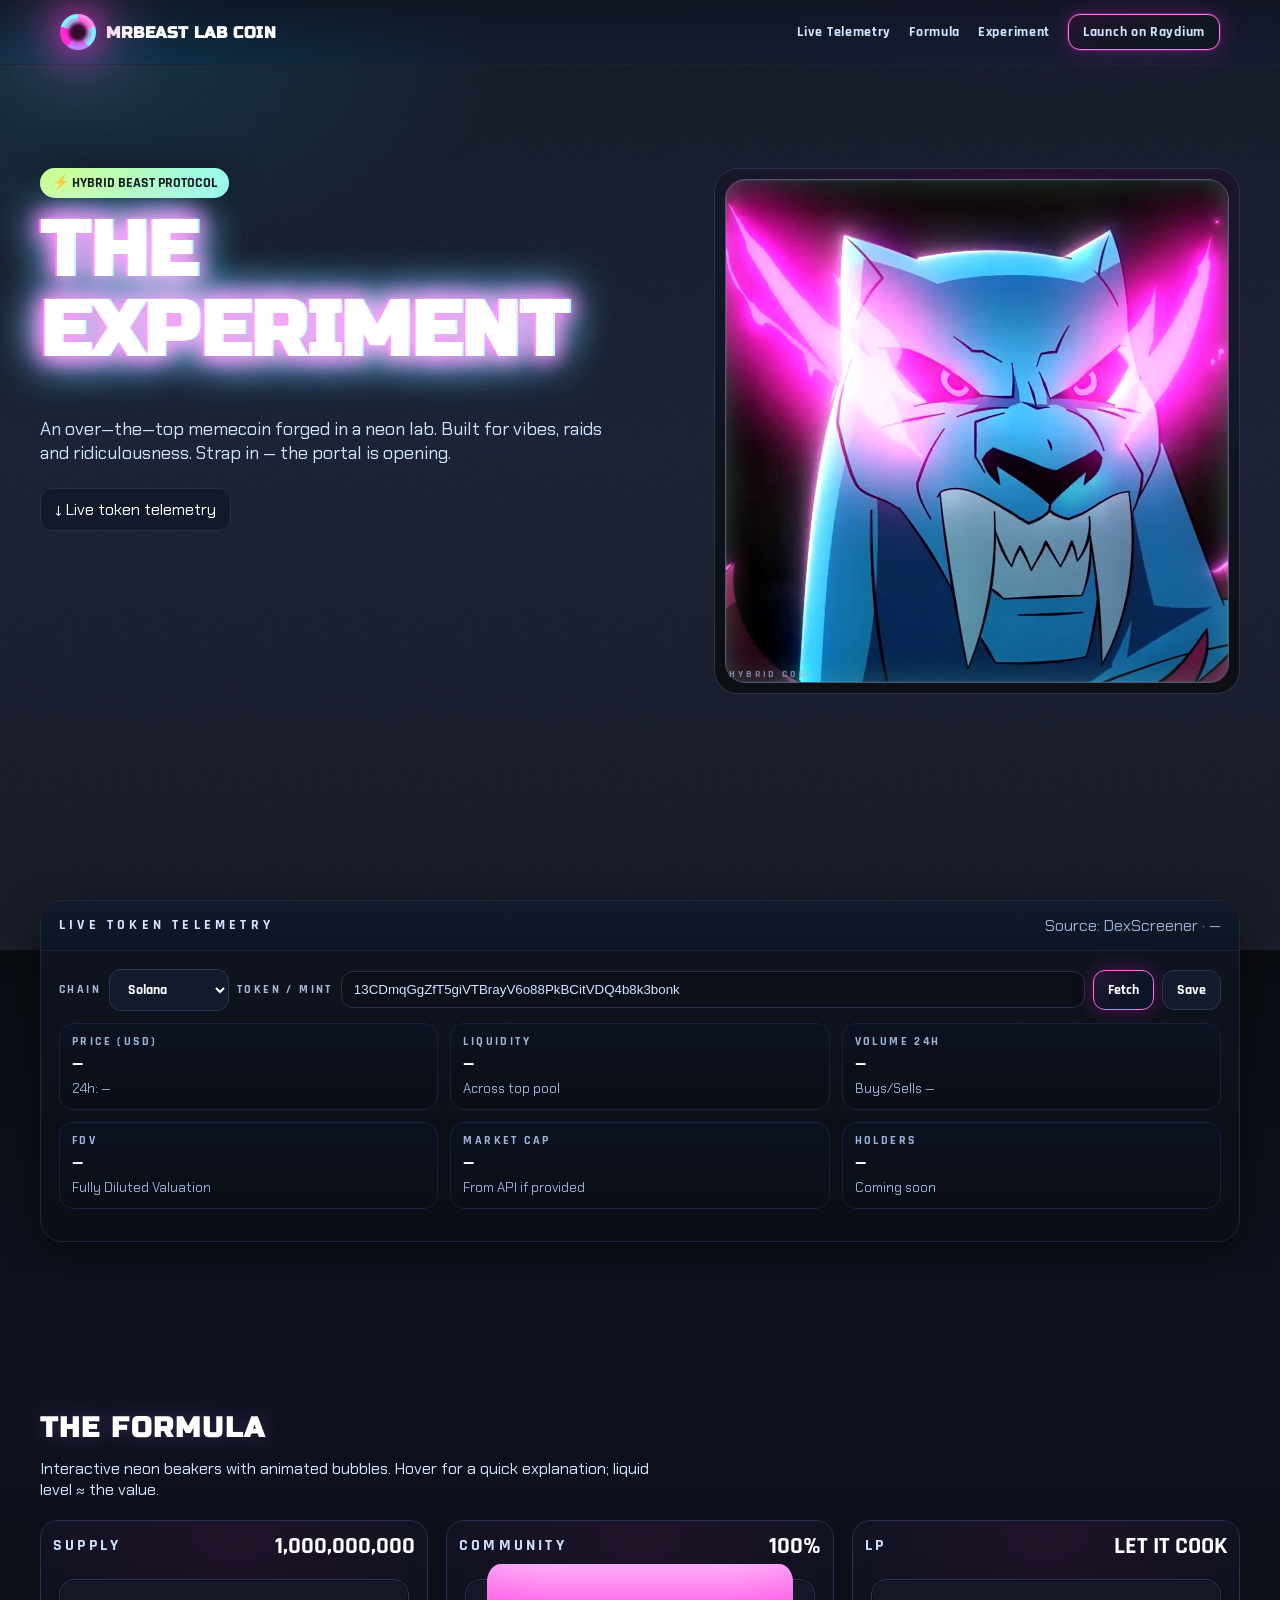
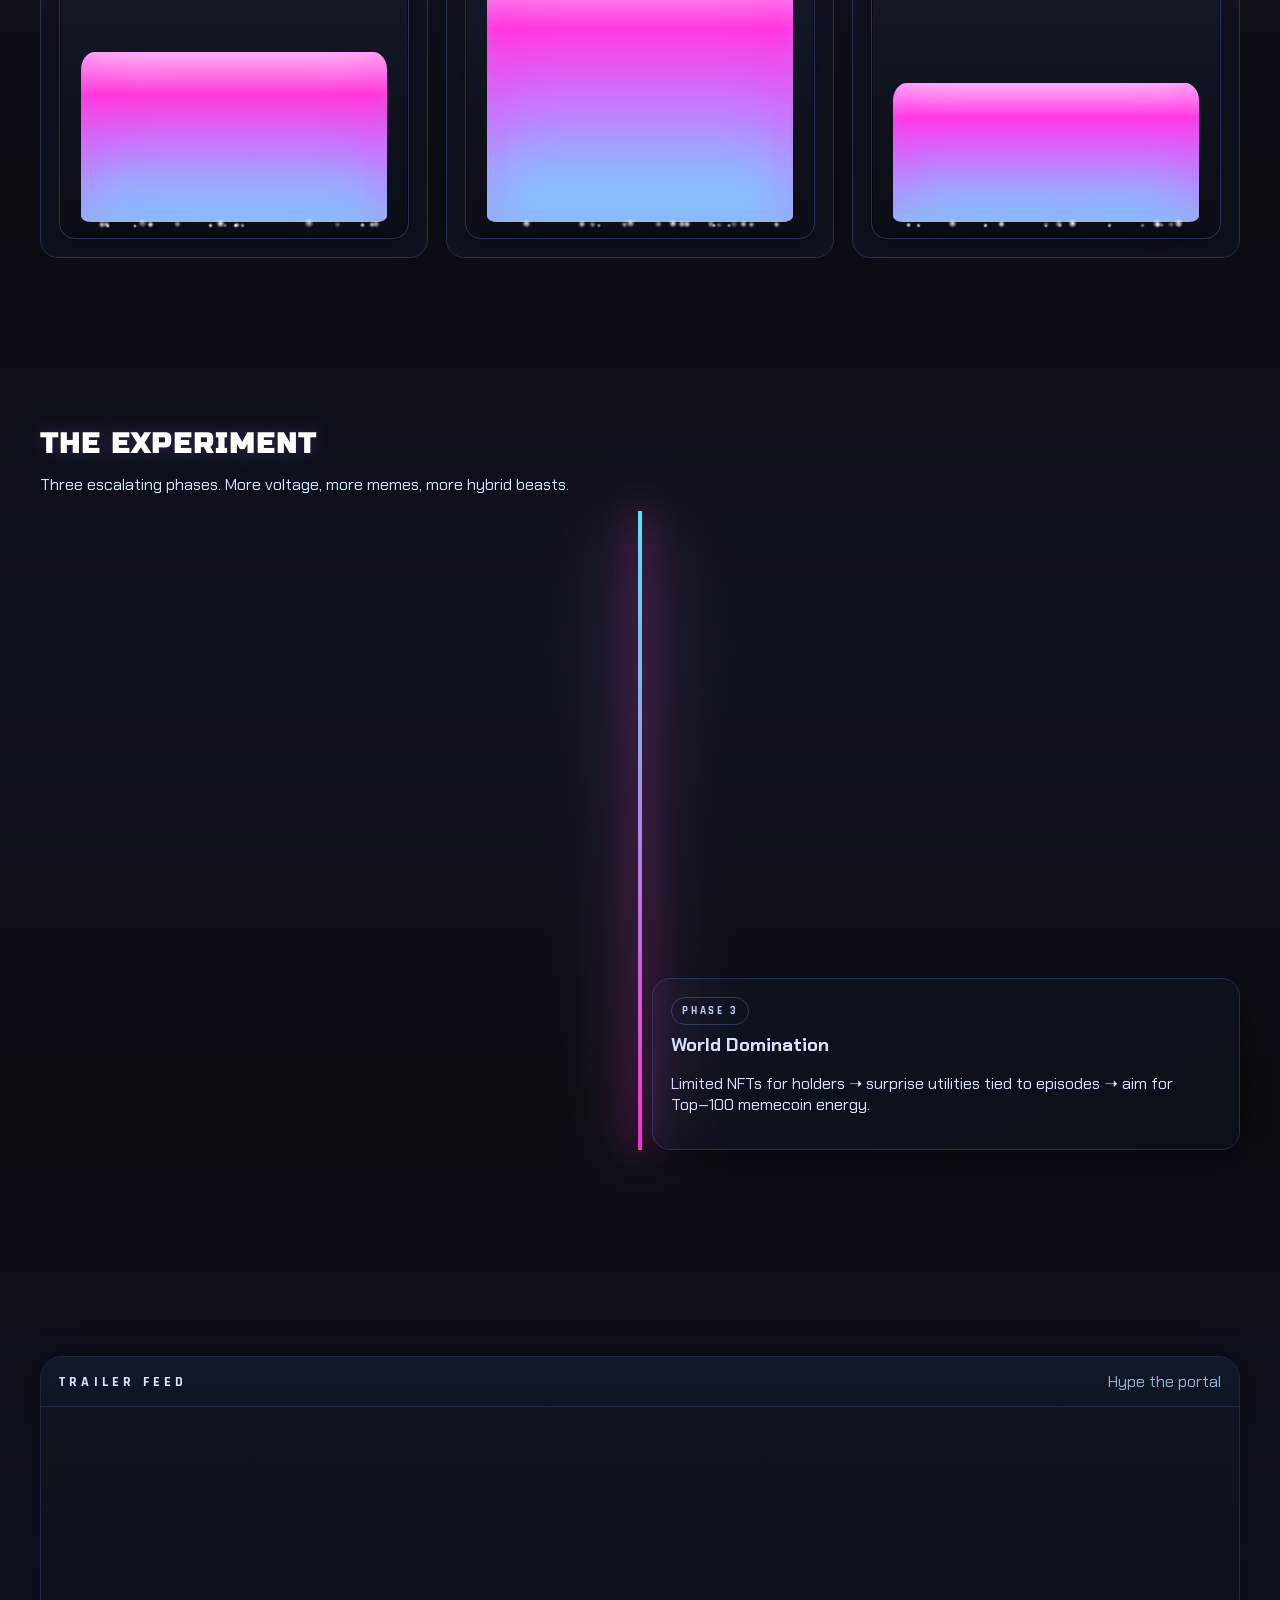
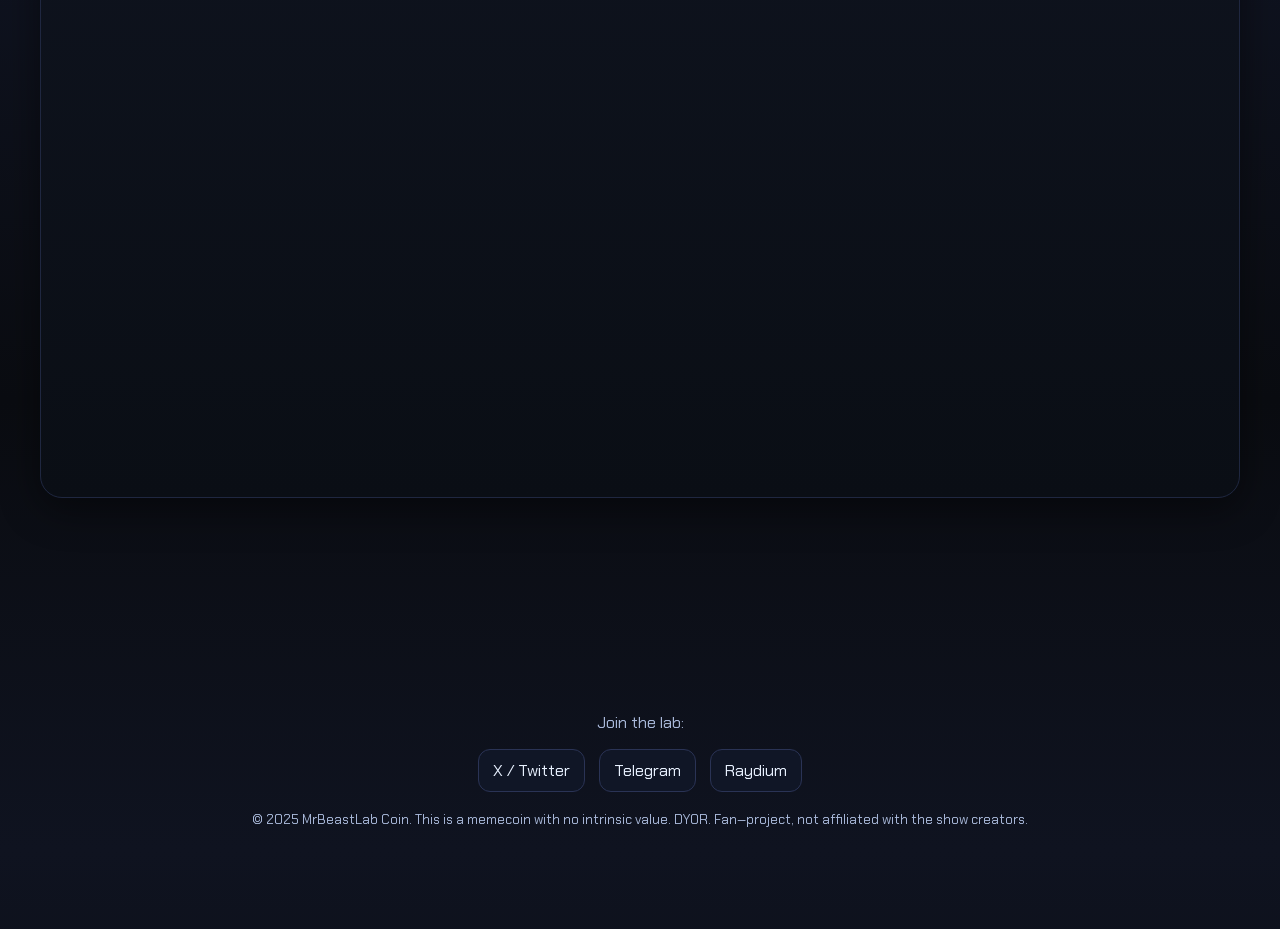
==== commit 56a4051d: "s" ====
--- a/index.html
+++ b/index.html
@@ -3,7 +3,7 @@
 <head>
 <meta charset="utf-8" />
 <meta name="viewport" content="width=device-width, initial-scale=1" />
-<title>MRBEAST LAB // Hybrid Beast Coin</title>
+<title>MRBEASTLAB || Coin</title>
 <meta name="theme-color" content="#ff2bd6">
 <link rel="preconnect" href="https://fonts.googleapis.com">
 <link rel="preconnect" href="https://fonts.gstatic.com" crossorigin>
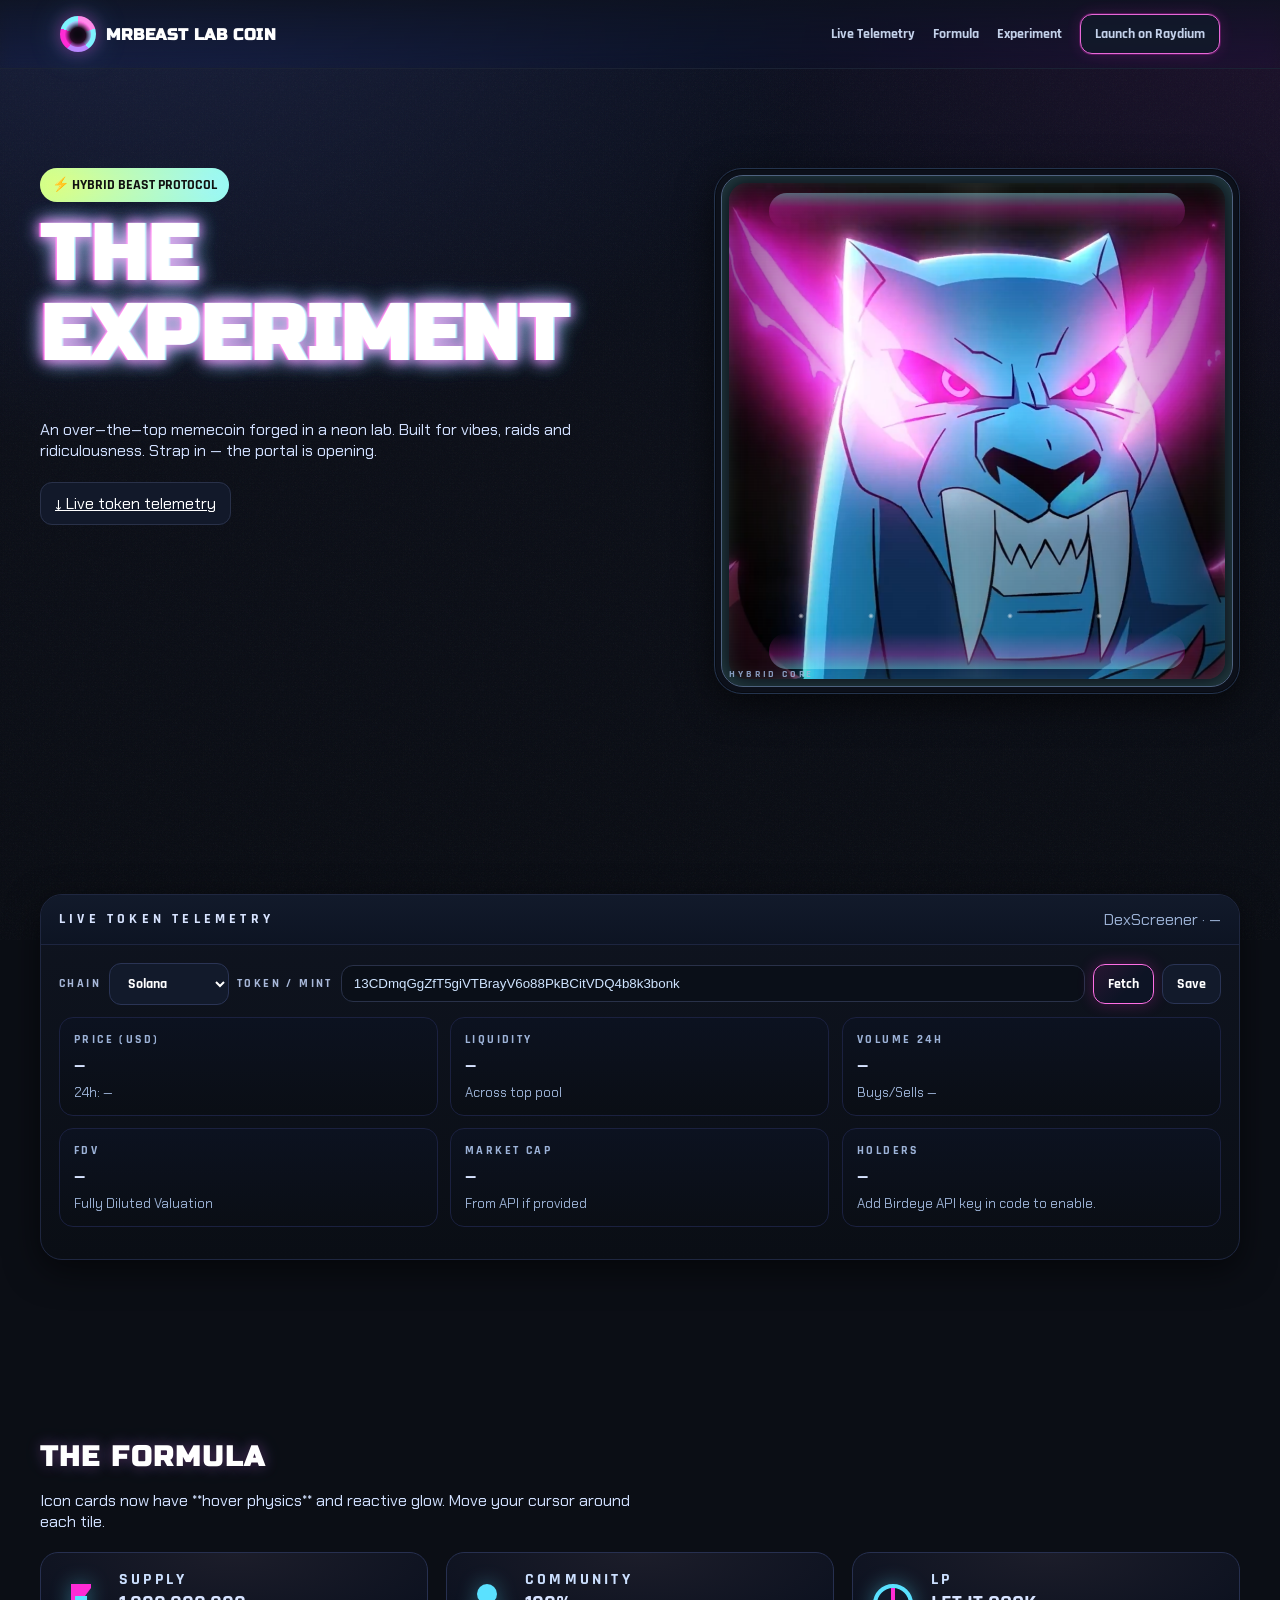
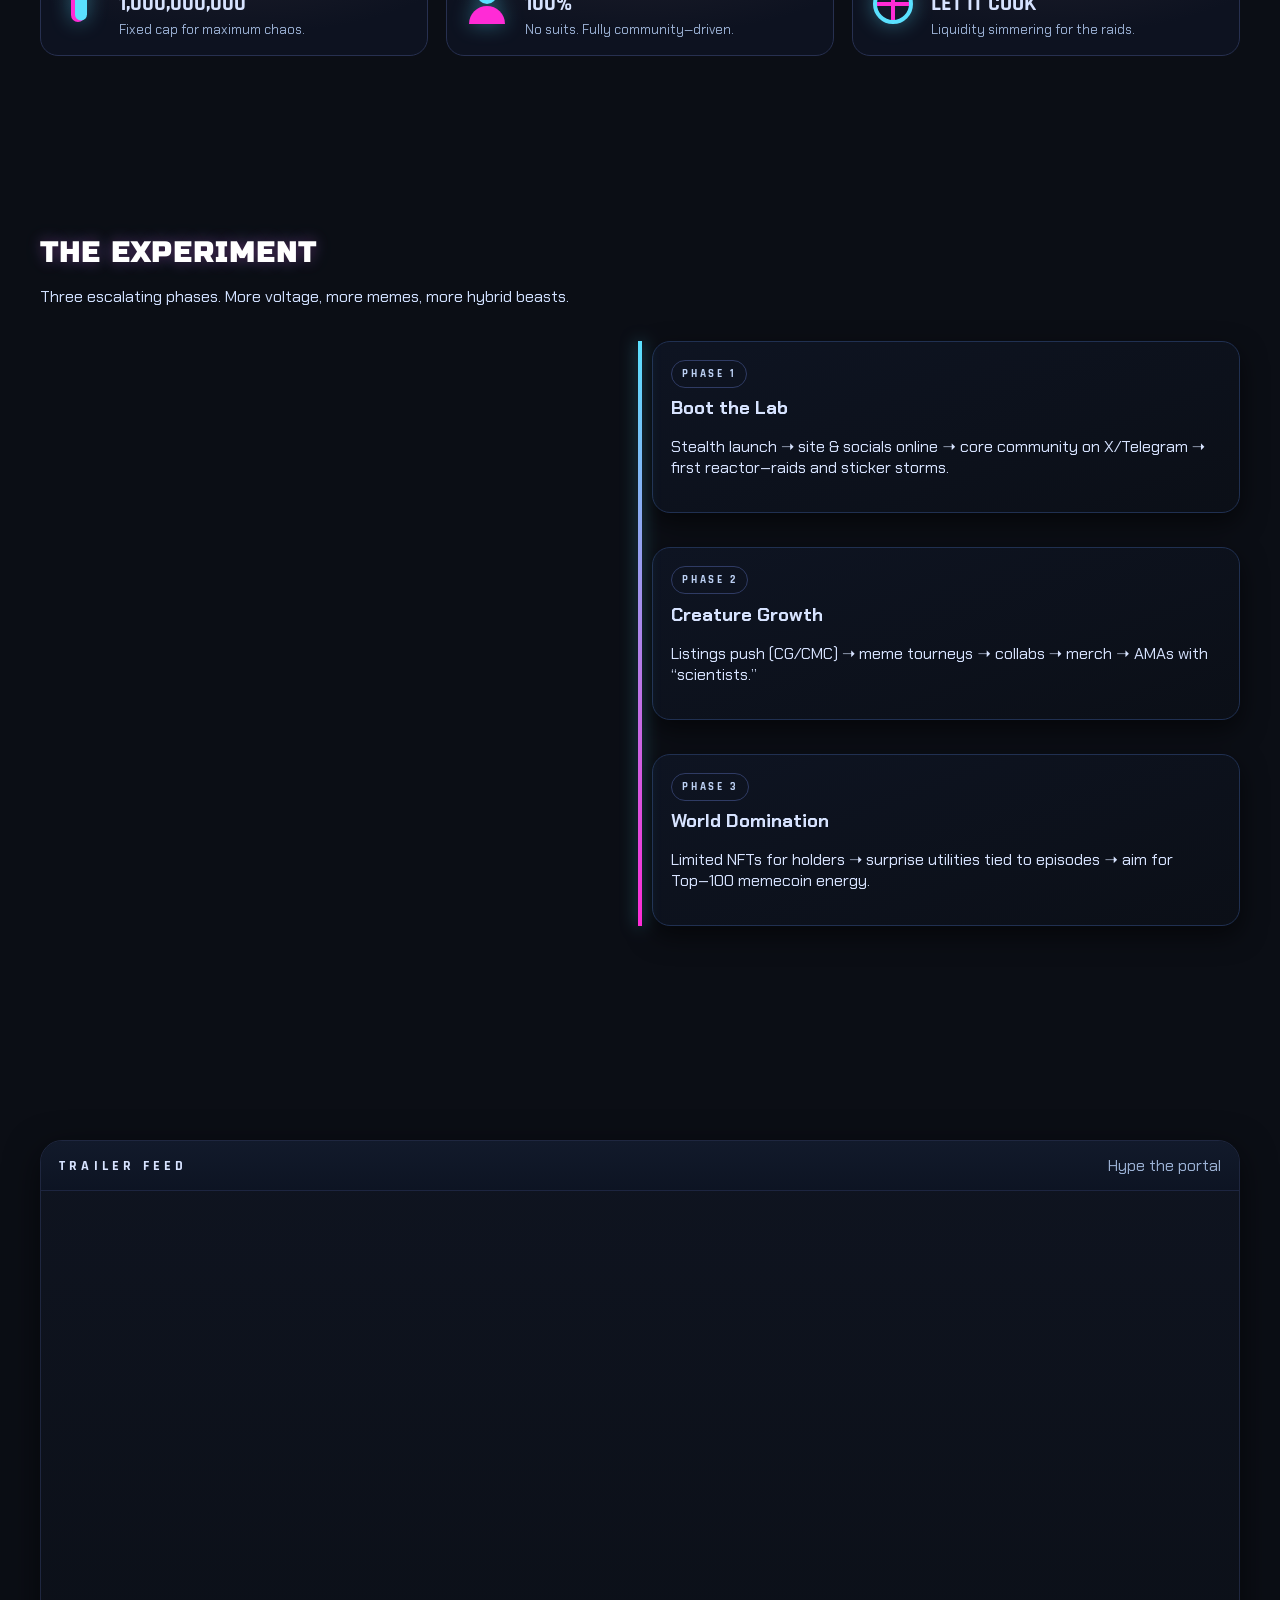
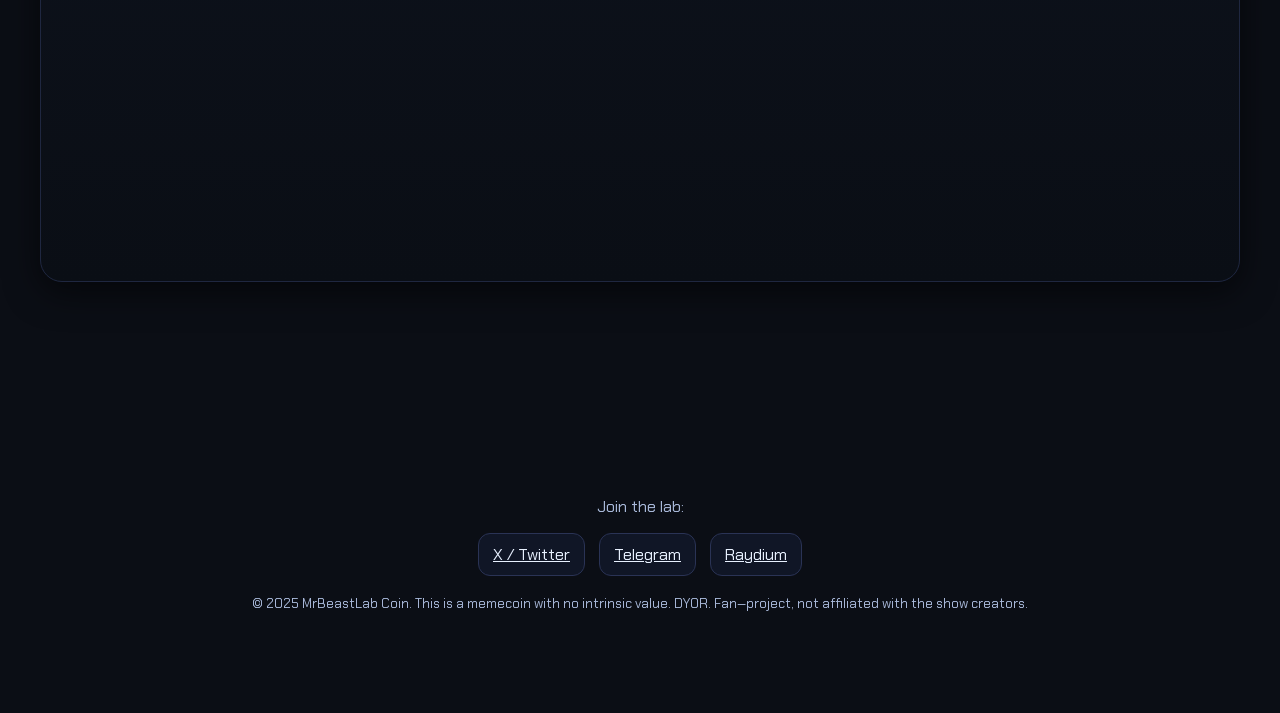
==== commit 7831f7e6: "Update index.html" ====
--- a/index.html
+++ b/index.html
@@ -3,97 +3,138 @@
 <head>
 <meta charset="utf-8" />
 <meta name="viewport" content="width=device-width, initial-scale=1" />
-<title>MRBEASTLAB || Coin</title>
-<meta name="theme-color" content="#ff2bd6">
+<title>MRBEAST LAB COIN — Hybrid Beast Protocol</title>
+<meta name="theme-color" content="#0b0e15">
+<link rel="icon" href="MrBeastLab.png" type="image/png">
 <link rel="preconnect" href="https://fonts.googleapis.com">
 <link rel="preconnect" href="https://fonts.gstatic.com" crossorigin>
 <link href="https://fonts.googleapis.com/css2?family=Russo+One&family=Rajdhani:wght@500;700&family=Chakra+Petch:wght@400;700&display=swap" rel="stylesheet">
 <style>
-:root{--bg:#0c0f14;--panel:#121722;--panel-2:#0f1420;--ink:#d7e3ff;--muted:#8aa2c6;--accent:#ff2bd6;--accent-2:#5ae1ff;--acid:#d8ff53;--bad:#ff5a77;--good:#72ffa6;--ring:drop-shadow(0 0 18px var(--accent)) drop-shadow(0 0 40px color-mix(in srgb,var(--accent)60%,#fff));--ring-c:drop-shadow(0 0 14px var(--accent-2)) drop-shadow(0 0 34px color-mix(in srgb,var(--accent-2)60%,#fff))}
-*{box-sizing:border-box}html,body{height:100%}body{margin:0;background:linear-gradient(180deg,#0a0c11 0%,#0f1320 50%,#0a0c11 100%);color:var(--ink);font-family:"Chakra Petch",system-ui,Segoe UI,Roboto,Helvetica,Arial,sans-serif;overflow-x:hidden}
-a{color:var(--accent-2);text-decoration:none}img{max-width:100%;display:block}.container{width:min(1200px,94vw);margin-inline:auto}
-.background-noise{position:fixed;inset:-50px;pointer-events:none;z-index:0;background:radial-gradient(1200px 600px at 80% -20%,#27104980 0%,transparent 60%),radial-gradient(600px 300px at 10% 10%,#063b4d8b 0%,transparent 70%),linear-gradient(180deg,#0b0f17,#0e0f17);mix-blend-mode:screen}
-.background-noise::after{content:"";position:absolute;inset:0;opacity:.07;pointer-events:none;background-image:url('data:image/svg+xml;utf8,<svg xmlns="http://www.w3.org/2000/svg" width="400" height="400" viewBox="0 0 400 400"><filter id="n"><feTurbulence baseFrequency=".8" numOctaves="2"/></filter><rect width="400" height="400" filter="url(%23n)"/></svg>');background-size:200px 200px}
-header{position:fixed;inset-inline:0;top:0;z-index:50;backdrop-filter:saturate(140%) blur(8px);background:linear-gradient(180deg,#0f1420cc 0,#0f142000 100%);border-bottom:1px solid #1b2234}
-nav{display:flex;align-items:center;justify-content:space-between;gap:12px;padding:14px 20px}
-.brand{display:flex;align-items:center;gap:10px;font-weight:800;letter-spacing:.6px;font-family:"Russo One",sans-serif;text-transform:uppercase;color:#fff}
-.brand .portal{width:36px;height:36px;border-radius:50%;background:conic-gradient(from 0deg,#ff89e9 0 20%,#7ef3ff 20% 40%,#b987ff 40% 60%,#ff2bd6 60% 80%,#7ef3ff 80% 100%);animation:spin 6s linear infinite;filter:var(--ring);position:relative;isolation:isolate}
-.brand .portal::after{content:"";position:absolute;inset:4px;border-radius:50%;background:radial-gradient(circle at 50% 50%,#140914 0 35%,transparent 60%);box-shadow:inset 0 0 16px #ff2bd6aa}
-@keyframes spin{to{transform:rotate(1turn)}}.nav-links{display:flex;gap:18px;align-items:center}.nav-links a{font:700 14px/1 "Rajdhani",sans-serif;letter-spacing:.7px;color:#cfe4ff}.cta{padding:10px 14px;border:1px solid #293149;border-radius:12px;background:#12192a;color:#fff}.cta.glow{border-color:#ff73ec;background:linear-gradient(160deg,#25142e,#111623 60%);box-shadow:0 0 0 1px #ff2bd650,0 0 24px #ff2bd640}
-.burger{display:none;width:40px;height:40px;border-radius:10px;border:1px solid #293149;background:#0f1420;place-content:center;padding:10px}.burger span,.burger::before,.burger::after{content:"";display:block;height:2px;width:20px;background:#e1ecff;margin:3px auto;border-radius:2px;transition:.2s}
-@media (max-width:900px){.nav-links{display:none}.burger{display:grid}.nav-open .nav-links{position:absolute;top:58px;right:12px;display:grid;gap:8px;background:#0d1320;padding:14px;border:1px solid #243050;border-radius:14px}}
-.hero{position:relative;padding:168px 0 120px;z-index:1}.hero .grid{display:grid;gap:32px;grid-template-columns:1.1fr .9fr}@media (max-width:1000px){.hero .grid{grid-template-columns:1fr}}
-.h1{font-family:"Russo One",sans-serif;font-size:clamp(38px,6vw,86px);line-height:1.04;text-transform:uppercase;color:#fff;text-shadow:0 0 22px #ff2bd6a0,0 0 48px #5ae1ffa0;letter-spacing:1.5px;margin:0 0 .35em}
-.tag{font:700 14px/1 "Rajdhani",sans-serif;color:#111;background:linear-gradient(90deg,#e3ff7a,#9af7ff);padding:8px 12px;border-radius:999px;display:inline-flex;gap:8px;align-items:center;margin-bottom:14px;box-shadow:0 0 30px #99ffc680 inset,0 0 30px #1119}
-.subtitle{color:#cfe4ff;font-size:18px;max-width:54ch}
-.reactor{aspect-ratio:1/1;border-radius:24px;background:radial-gradient(120% 100% at 60% 0%,#2a102f 0%,#151827 50%,#0c0f14 100%);border:1px solid #2a3350;position:relative;overflow:hidden}
-.reactor-glass{position:absolute;inset:10px;border-radius:20px;border:1px solid #4c587a;pointer-events:none;box-shadow:inset 0 0 0 1px #fff1,inset 0 0 30px #89ffe644}
-.reactor-label{position:absolute;left:14px;bottom:14px;font:700 10px/1 "Rajdhani";letter-spacing:.28em;color:#9bb2da;opacity:.7}
-/* HOLOGRAM IMAGE */
-.core-wrap{position:absolute;inset:10px;border-radius:18px;overflow:hidden;background:#070b12}
-.core-img{position:absolute;inset:0;object-fit:cover;width:100%;height:100%;filter:saturate(1.05) contrast(1.05)}
-.holo{position:absolute;inset:0;pointer-events:none}
-/* scanlines */
-.holo.scan::after{content:"";position:absolute;inset:-1px;background:repeating-linear-gradient(180deg,rgba(255,255,255,.05) 0 1px,rgba(0,0,0,0) 1px 3px);mix-blend-mode:overlay;opacity:.35;animation:scroll 6s linear infinite}
-@keyframes scroll{0%{transform:translateY(-10%)}100%{transform:translateY(10%)}}
-/* grid */
-.holo.grid::before{content:"";position:absolute;inset:0;background-image:linear-gradient(0deg,rgba(90,225,255,.08) 1px,transparent 1px),linear-gradient(90deg,rgba(255,43,214,.08) 1px,transparent 1px);background-size:26px 26px;mix-blend-mode:soft-light;opacity:.45;filter:blur(.2px)}
-/* chromatic fringe */
-.holo.fringe{mix-blend-mode:screen}
-.holo.fringe::before,.holo.fringe::after{content:"";position:absolute;inset:0;background:inherit}
-.holo.fringe::before{filter:blur(1.2px) drop-shadow(0 0 10px #ff2bd6);opacity:.5}
-.holo.fringe::after{transform:translateX(.6px);filter:blur(1px) drop-shadow(0 0 8px #5ae1ff);opacity:.5}
-/* parallax tilt */
-.core-tilt{transition:transform .25s ease; will-change:transform}
-
-.section{padding:86px 0;position:relative;z-index:1}
-.section h2{font:700 28px/1 "Russo One";text-transform:uppercase;letter-spacing:2px;color:#fff;margin:0 0 10px;text-shadow:0 0 20px #ff2bd633,0 0 30px #5ae1ff33}
-.section p.lead{color:#cfe4ff;max-width:62ch}
-.panel{background:linear-gradient(180deg,#0f1420,#0a0e15);border:1px solid #1f2740;border-radius:22px;overflow:hidden;box-shadow:0 10px 40px #0007}
-.panel .hd{background:linear-gradient(180deg,#121a2b,#0d1423);padding:14px 18px;display:flex;align-items:center;justify-content:space-between;gap:10px;border-bottom:1px solid #1d2540}
+:root{
+  --bg:#0b0e15;--ink:#d7e3ff;--muted:#a3b6d6;--accent:#ff2bd6;--cyan:#5ae1ff;--panel:#111725;--ring-soft:drop-shadow(0 0 8px rgba(255,43,214,.35)) drop-shadow(0 0 14px rgba(90,225,255,.25));
+}
+*{box-sizing:border-box}html,body{height:100%}
+body{margin:0;background:var(--bg);color:var(--ink);font-family:"Chakra Petch",system-ui,Segoe UI,Roboto,Helvetica,Arial,sans-serif;overflow-x:hidden}
+.site-bg{position:fixed;inset:0;z-index:-1;pointer-events:none}
+.site-bg::before{content:"";position:absolute;inset:0;background:radial-gradient(1200px 900px at 10% -10%,#1b2240 0,transparent 60%),radial-gradient(1200px 900px at 110% -10%,#23122f 0,transparent 60%),linear-gradient(180deg,#0b1020 0,#0c0f18 50%,#0a0d14 100%)}
+.site-bg::after{content:"";position:absolute;inset:-40px;opacity:.06;background-image:url('data:image/svg+xml;utf8,<svg xmlns="http://www.w3.org/2000/svg" width="400" height="400" viewBox="0 0 400 400"><filter id="n"><feTurbulence baseFrequency=".85" numOctaves="2"/></filter><rect width="400" height="400" filter="url(%23n)"/></svg>');background-size:200px 200px}
+.container{width:min(1200px,94vw);margin-inline:auto}
+header{position:fixed;inset-inline:0;top:0;z-index:30;backdrop-filter:saturate(140%) blur(8px);background:linear-gradient(180deg,rgba(13,18,31,.75) 0,rgba(13,18,31,0) 100%);border-bottom:1px solid #1b2234}
+nav{display:flex;align-items:center;justify-content:space-between;padding:14px 20px}
+.brand{display:flex;align-items:center;gap:10px;font:800 16px "Russo One",sans-serif;letter-spacing:.6px;color:#fff;text-transform:uppercase}
+/* Restored classic portal with dark core */
+.brand .portal{--s:36px;width:var(--s);height:var(--s);border-radius:50%;position:relative;background:conic-gradient(from 0deg,#ff89e9 0 20%,#7ef3ff 20% 40%,#b987ff 40% 60%,#ff2bd6 60% 80%,#7ef3ff 80% 100%);animation:spin 8s linear infinite;filter:var(--ring-soft)}
+.brand .portal::after{content:"";position:absolute;inset:5px;border-radius:50%;background:radial-gradient(circle at 50% 55%,#0b0911 0 40%,#0000 70%);box-shadow:inset 0 0 10px rgba(255,43,214,.5)}
+@keyframes spin{to{transform:rotate(1turn)}}
+.nav-links{display:flex;gap:18px;align-items:center}
+.nav-links a{color:#d7e6ff;text-decoration:none;font:700 14px "Rajdhani";opacity:.9;position:relative}
+/* hover underline glow */
+.nav-links a::after{content:"";position:absolute;left:0;right:0;bottom:-4px;height:2px;background:linear-gradient(90deg,var(--cyan),var(--accent));transform:scaleX(0);transform-origin:0 50%;transition:transform .2s ease;filter:drop-shadow(0 0 6px rgba(90,225,255,.6))}
+.nav-links a:hover::after{transform:scaleX(1)}
+.cta{padding:10px 14px;border-radius:12px;background:#12192a;border:1px solid #293149;color:#fff;transition:transform .15s ease,box-shadow .2s}
+.cta.glow{border-color:#ff73ec;box-shadow:0 0 0 1px rgba(255,43,214,.25),0 0 16px rgba(255,43,214,.18)}
+.cta:hover{transform:translateY(-1px);box-shadow:0 8px 20px rgba(0,0,0,.3)}
+.burger{display:none;width:40px;height:40px;border:1px solid #293149;border-radius:10px;background:#0f1420;padding:10px}
+.burger span,.burger::before,.burger::after{content:"";display:block;height:2px;width:20px;background:#e1ecff;margin:3px auto;border-radius:2px}
+@media (max-width:900px){ .nav-links{display:none} .burger{display:block} .nav-open .nav-links{position:absolute;top:58px;right:12px;display:grid;gap:8px;background:#0d1320;padding:14px;border:1px solid #243050;border-radius:14px} }
+.hero{padding:168px 0 110px}
+.hero .grid{display:grid;gap:32px;grid-template-columns:1.1fr .9fr}
+@media (max-width:1000px){.hero .grid{grid-template-columns:1fr}}
+.h1{font-family:"Russo One",sans-serif;font-size:clamp(38px,6vw,86px);line-height:1.04;text-transform:uppercase;color:#fff;letter-spacing:1.5px;margin:0 0 .35em;text-shadow:0 0 12px rgba(255,43,214,.35),0 0 22px rgba(90,225,255,.28)}
+.tag{display:inline-flex;gap:8px;align-items:center;margin-bottom:14px;padding:8px 12px;border-radius:999px;background:linear-gradient(90deg,#e3ff7a,#9af7ff);color:#111;font:700 14px "Rajdhani";box-shadow:0 0 20px rgba(153,255,198,.35) inset}
+.subtitle{color:#d1e0ff;max-width:54ch}
+/* Pod */
+.pod{position:relative;aspect-ratio:1/1;border-radius:28px;background:#0c101a;border:1px solid #24344e;box-shadow:inset 0 0 0 1px #0006,0 10px 36px rgba(0,0,0,.55);overflow:hidden}
+.pod::after{content:"";position:absolute;inset:6px;border-radius:22px;border:1px solid #4e627f;box-shadow:inset 0 0 24px rgba(134,255,240,.25)}
+.pod-label{position:absolute;left:14px;bottom:14px;font:700 10px/1 "Rajdhani";letter-spacing:.28em;color:#9bb2da;opacity:.85;z-index:6}
+.pod-img{position:absolute;inset:14px;border-radius:18px;overflow:hidden}
+.pod-img img{position:absolute;inset:0;width:100%;height:100%;object-fit:cover;transform:translateZ(0);transition:transform .25s ease}
+.pod-img::after{content:"";position:absolute;inset:-2px;border-radius:inherit;pointer-events:none;background:radial-gradient(220px 220px at var(--px,50%) var(--py,50%), rgba(90,225,255,.18), rgba(255,43,214,.14) 40%, transparent 60%);opacity:0;transition:opacity .2s ease}
+.pod-img:hover::after{opacity:1}
+.pod-img:hover img{transform:scale(1.02)}
+.glass-curvature{position:absolute;inset:0;pointer-events:none;mask-image:radial-gradient(160% 100% at 50% 50%,#000 62%,transparent 88%);-webkit-mask-image:radial-gradient(160% 100% at 50% 50%,#000 62%,transparent 88%)}
+.side-falloff{position:absolute;inset:0;background:linear-gradient(90deg,rgba(0,0,0,.45),transparent 22%,transparent 78%,rgba(0,0,0,.45))}
+.center-band{position:absolute;left:50%;top:0;bottom:0;width:16%;transform:translateX(-50%);background:linear-gradient(90deg,transparent,rgba(255,255,255,.06),transparent);filter:blur(1.5px);mix-blend-mode:screen}
+.pod-cap{position:absolute;left:8%;right:8%;height:36px;border-radius:18px;mix-blend-mode:screen;filter:blur(.4px)}
+.pod-cap.top{top:10px;background:linear-gradient(180deg,rgba(140,240,255,.4),rgba(255,43,214,.28) 40%,transparent)}
+.pod-cap.bot{bottom:10px;background:linear-gradient(0deg,rgba(140,240,255,.4),rgba(255,43,214,.28) 40%,transparent)}
+.streaks{position:absolute;inset:0;background:repeating-linear-gradient(180deg,rgba(255,255,255,.05) 0 1px,transparent 1px 3px);opacity:.2;mix-blend-mode:overlay;animation:scan 8s linear infinite}
+@keyframes scan{0%{transform:translateY(-8%)}100%{transform:translateY(8%)}}
+.bubble{position:absolute;bottom:12%;width:6px;height:6px;border-radius:50%;background:radial-gradient(circle,#fff 0,rgba(255,255,255,.22) 55%,transparent 70%);opacity:.75;animation:rise 7s linear infinite}
+@keyframes rise{0%{transform:translateY(0);opacity:.12}100%{transform:translateY(-220px);opacity:0}}
+.pod-tilt{transition:transform .25s ease;will-change:transform}
+.section{padding:90px 0}
+.section h2{margin:0 0 12px;color:#fff;font:700 28px "Russo One";text-transform:uppercase;letter-spacing:2px;text-shadow:0 0 14px rgba(255,43,214,.25),0 0 20px rgba(90,225,255,.2)}
+.lead{color:#d1e0ff;max-width:62ch}
+.panel{background:linear-gradient(180deg,#0f1420,#0a0e15);border:1px solid #1f2740;border-radius:22px;box-shadow:0 10px 34px rgba(0,0,0,.55);overflow:hidden}
+.panel .hd{display:flex;justify-content:space-between;align-items:center;padding:14px 18px;background:linear-gradient(180deg,#121a2b,#0d1423);border-bottom:1px solid #1d2540}
 .panel .bd{padding:18px}
-.kv{display:grid;grid-template-columns:repeat(3,1fr);gap:12px;margin-top:12px}@media (max-width:700px){.kv{grid-template-columns:1fr 1fr}}
-.k{background:linear-gradient(180deg,#0c1220,#0a0e15);border:1px solid #1b2140;border-radius:14px;padding:12px}
-.k h5{margin:0 0 8px;font:700 12px/1 "Rajdhani";letter-spacing:.2em;color:#9db3d8}
-.k p{margin:0;font:700 18px/1 "Rajdhani";color:#fff}
+.kv{display:grid;grid-template-columns:repeat(3,1fr);gap:12px;margin-top:12px}
+@media (max-width:700px){.kv{grid-template-columns:1fr 1fr}}
+.k{position:relative;background:linear-gradient(180deg,#0c1220,#0a0e15);border:1px solid #1b2140;border-radius:14px;padding:14px;transition:transform .15s ease, box-shadow .2s ease}
+/* tilt / hover physics */
+.k[data-tilt]{transform:perspective(700px) rotateX(0) rotateY(0)}
+.k::after{content:"";position:absolute;inset:0;border-radius:inherit;background:radial-gradient(240px 240px at var(--mx,50%) var(--my,50%), rgba(90,225,255,.18), transparent 60%);opacity:0;transition:opacity .2s}
+.k:hover::after{opacity:1}
+.k:hover{box-shadow:0 20px 40px rgba(0,0,0,.35)}
+.k h5{margin:0 0 8px;font:700 12px "Rajdhani";letter-spacing:.2em;color:#9db3d8}
+.k p{margin:0;font:800 18px "Rajdhani"}
 .k small{display:block;margin-top:6px;color:#9ab0d3}
 .chain-input{display:flex;gap:8px;flex-wrap:wrap;align-items:center}
-.chain-input input{flex:1;min-width:220px;background:#0a0f18;border:1px solid #293149;border-radius:12px;padding:10px 12px;color:#cfe4ff;outline:none}
-.button{padding:10px 14px;border:1px solid #2a3455;background:#121a2b;color:#fff;border-radius:12px;font:700 14px "Rajdhani"}
-.button.primary{background:linear-gradient(135deg,#2a1636,#0d1425 60%);border-color:#ff6fe6;box-shadow:0 0 20px #ff2bd644}
-.beakers{display:grid;grid-template-columns:repeat(3,1fr);gap:18px;margin-top:20px}@media (max-width:900px){.beakers{grid-template-columns:1fr}}
-.beaker{position:relative;border-radius:18px;background:radial-gradient(60% 80% at 50% 0%,#201228,#0e1320);border:1px solid #273050;padding:18px;overflow:hidden;isolation:isolate}
-.beaker .cap{position:absolute;inset:10px 12px auto;display:flex;justify-content:space-between;align-items:center}
-.beaker h3{margin:0;font:700 16px "Rajdhani";letter-spacing:.2em;color:#cce0ff}
-.beaker b{font:800 24px "Rajdhani";color:#fff}
-.vial{position:relative;height:260px;margin-top:40px;border-radius:16px;background:linear-gradient(180deg,#141827,#0a0d15);border:1px solid #2b345a;box-shadow:inset 0 0 0 1px #0009,0 10px 30px #0006}
-.liquid{--pct:60;--hue:312;position:absolute;left:6%;right:6%;bottom:6%;height:calc(var(--pct)*1%);border-radius:14px 14px 10px 10px/18px 18px 6px 6px;background:linear-gradient(180deg,hsl(var(--hue) 100% 88%),hsl(var(--hue) 90% 60%) 25%,#b987ff 60%,#6aeaff 100%);filter:saturate(1.1);box-shadow:0 -10px 60px #ff2bd666 inset,0 0 22px #6aeaff33 inset;transform-origin:50% 100%;transition:transform .35s ease}
-.bubble{position:absolute;bottom:10px;width:8px;height:8px;background:radial-gradient(circle,#fff 0,#fff0 70%);filter:var(--ring);border-radius:50%;opacity:.8}
-.tip{position:absolute;top:8px;right:12px;background:#0d1424;color:#bcd0f3;border:1px solid #2d3a62;border-radius:10px;padding:8px 10px;font:700 12px "Rajdhani";letter-spacing:.15em;transform:translateY(-8px);opacity:0;pointer-events:none;transition:.25s}
-.beaker:hover .tip{opacity:1;transform:none}.beaker:hover .liquid{animation:slosher .9s ease-in-out}
-@keyframes slosher{0%,100%{transform:skewX(0)}50%{transform:skewX(3deg)}}
-.roadmap{position:relative;padding-top:20px}.roadmap::before{content:"";position:absolute;left:calc(50% - 2px);top:0;bottom:0;width:4px;background:linear-gradient(#5ae1ff,#ff2bd6);filter:var(--ring)}
-.stage{display:grid;grid-template-columns:1fr 1fr;gap:24px;align-items:center;margin:34px 0}.stage:nth-child(even){direction:rtl}.stage:nth-child(even) .card{direction:ltr}
-.card{background:linear-gradient(160deg,#0f1320,#0b0f17);border:1px solid #203051;border-radius:18px;padding:18px;box-shadow:0 10px 30px #0006}
+.chain-input input{flex:1;min-width:220px;background:#0a0f18;border:1px solid #293149;border-radius:12px;padding:10px 12px;color:#cfe4ff}
+.button{padding:10px 14px;border:1px solid #2a3455;background:#121a2b;color:#fff;border-radius:12px;font:700 14px "Rajdhani";transition:transform .15s}
+.button:hover{transform:translateY(-1px)}
+.button.primary{background:linear-gradient(135deg,#281632,#0d1425 60%);border-color:#ff6fe6;box-shadow:0 0 16px rgba(255,43,214,.24)}
+/* Tokenomics – icon cards with hover physics */
+.stats{display:grid;grid-template-columns:repeat(3,1fr);gap:18px;margin-top:20px}
+@media (max-width:900px){.stats{grid-template-columns:1fr}}
+.stat{position:relative;display:grid;grid-template-columns:auto 1fr;gap:14px;align-items:center;background:radial-gradient(60% 80% at 50% 0%,#1c1d2a,#0d1220);border:1px solid #273050;border-radius:18px;padding:16px;transition:transform .15s, box-shadow .2s}
+.stat svg{width:48px;height:48px;filter:drop-shadow(0 0 10px rgba(90,225,255,.4))}
+.stat h4{margin:0;font:700 16px "Rajdhani";letter-spacing:.2em;color:#cce0ff}
+.stat b{display:block;font:800 22px "Rajdhani"}
+.stat small{color:#9ab0d3}
+.stat::after{content:"";position:absolute;inset:0;border-radius:inherit;background:radial-gradient(240px 240px at var(--mx,50%) var(--my,50%), rgba(255,43,214,.16), transparent 60%);opacity:0;transition:opacity .2s}
+.stat:hover::after{opacity:1}
+/* ROADMAP — center on mobile */
+.roadmap{position:relative;margin-top:20px}
+.roadmap::before{content:"";position:absolute;left:calc(50% - 2px);top:0;bottom:0;width:4px;background:linear-gradient(#5ae1ff,#ff2bd6);filter:drop-shadow(0 0 8px rgba(90,225,255,.5))}
+.stage{display:grid;grid-template-columns:1fr 1fr;gap:24px;align-items:center;margin:34px 0}
+.stage:nth-child(even){direction:rtl}.stage:nth-child(even) .card{direction:ltr}
+.card{background:linear-gradient(160deg,#0e1422,#0b0f17);border:1px solid #203051;border-radius:18px;padding:18px;box-shadow:0 10px 26px rgba(0,0,0,.55);transition:transform .15s, box-shadow .2s}
+.card:hover{transform:translateY(-2px)}
 .badge{display:inline-block;padding:6px 10px;border-radius:999px;border:1px solid #2f3b64;color:#bcd0f3;font:700 11px "Rajdhani";letter-spacing:.25em}
-footer{padding:60px 0 100px;text-align:center;color:#a8b8d9}.socials{display:flex;justify-content:center;gap:14px;flex-wrap:wrap;margin:16px 0}.socials a{border:1px solid #2a3355;background:#101626;padding:10px 14px;border-radius:12px;color:#e8f1ff}
-.glitch{position:relative;display:inline-block}.glitch::before,.glitch::after{content:attr(data-text);position:absolute;inset:0;pointer-events:none}.glitch::before{transform:translate(2px,0);color:#7ef3ff;mix-blend-mode:screen;filter:drop-shadow(0 0 10px #7ef3ff90)}.glitch::after{transform:translate(-2px,0);color:#ff2bd6;mix-blend-mode:screen;filter:drop-shadow(0 0 10px #ff2bd690)}
-.floaty{transform:translateY(0);animation:floaty 5s ease-in-out infinite}@keyframes floaty{50%{transform:translateY(-12px)}}
-.reveal{opacity:0;transform:translateY(12px);transition:opacity .6s ease,transform .6s ease}.reveal.on{opacity:1;transform:none}
+@media (max-width:700px){
+  .roadmap::before{left:50%; transform:translateX(-50%)}
+  .stage{grid-template-columns:1fr;direction:ltr}
+  .stage > div:empty{display:none}
+  .card{margin-inline:auto;max-width:520px}
+}
+footer{padding:60px 0 100px;text-align:center;color:#a8b8d9}
+.socials{display:flex;justify-content:center;gap:14px;flex-wrap:wrap;margin:16px 0}
+.socials a{border:1px solid #2a3355;background:#101626;padding:10px 14px;border-radius:12px;color:#e8f1ff}
+.glitch{position:relative;display:inline-block}
+.glitch::before,.glitch::after{content:attr(data-text);position:absolute;inset:0;pointer-events:none}
+.glitch::before{transform:translate(1.5px,0);color:#7ef3ff;mix-blend-mode:screen;filter:drop-shadow(0 0 8px rgba(126,243,255,.5))}
+.glitch::after{transform:translate(-1.5px,0);color:#ff2bd6;mix-blend-mode:screen;filter:drop-shadow(0 0 8px rgba(255,43,214,.45))}
+.floaty{animation:floaty 5s ease-in-out infinite}
+@keyframes floaty{50%{transform:translateY(-10px)}}
+.reveal{opacity:0;transform:translateY(12px);transition:opacity .6s ease,transform .6s ease}
+.reveal.on{opacity:1;transform:none}
+@media (max-width:640px){.floaty{animation:none}.streaks{animation-duration:12s}.bubble{display:none}}
 </style>
 </head>
 <body>
-<div class="background-noise"></div>
-<header id="top">
+<div class="site-bg" aria-hidden="true"></div>
+<header>
   <nav class="container">
-    <div class="brand"><div class="portal" aria-hidden="true"></div><span>MRBEAST LAB COIN</span></div>
+    <div class="brand"><div class="portal"></div><span>MRBEAST LAB COIN</span></div>
     <div class="nav-links" id="navLinks">
       <a href="#telemetry">Live Telemetry</a>
       <a href="#tokenomics">Formula</a>
       <a href="#roadmap">Experiment</a>
       <a class="cta glow" target="_blank" href="https://raydium.io/launchpad/token/?mint=13CDmqGgZfT5giVTBrayV6o88PkBCitVDQ4b8k3bonk">Launch on Raydium</a>
     </div>
-    <button class="burger" id="burger" aria-label="Open menu"><span></span></button>
+    <button class="burger" id="burger" aria-label="Menu"><span></span></button>
   </nav>
 </header>
 <main>
@@ -106,82 +147,105 @@
         <div style="height:16px"></div>
         <a class="cta" href="#telemetry">↓ Live token telemetry</a>
       </div>
-      <!-- HOLOGRAM CORE -->
-      <div class="reactor floaty">
-        <div class="core-wrap core-tilt" id="coreWrap">
-          <img class="core-img" src="MrBeastLab.png" alt="Hybrid Core Image" />
-          <div class="holo grid"></div>
-          <div class="holo scan"></div>
-          <div class="holo fringe"></div>
-        </div>
-        <div class="reactor-glass"></div>
-        <div class="reactor-label">HYBRID CORE</div>
-      </div>
-    </div>
-  </section>
+      <!-- pod -->
+      <div class="pod floaty" aria-hidden="true">
+        <div class="pod-img pod-tilt" id="pod">
+          <img src="MrBeastLab.png" alt="Hybrid Beast"/>
+          <div class="side-falloff glass-curvature"></div>
+          <div class="center-band glass-curvature"></div>
+          <div class="streaks glass-curvature"></div>
+          <div class="pod-cap top"></div>
+          <div class="pod-cap bot"></div>
+          <div class="bubble" style="left:14%;animation-delay:.0s"></div>
+          <div class="bubble" style="left:28%;animation-delay:1.2s"></div>
+          <div class="bubble" style="left:56%;animation-delay:.7s"></div>
+          <div class="bubble" style="left:74%;animation-delay:1.8s"></div>
+        </div>
+        <div class="pod-label">HYBRID CORE</div>
+      </div>
+    </div>
+  </section>
+
   <section id="telemetry" class="section">
     <div class="container panel reveal">
-      <div class="hd"><strong style="letter-spacing:.3em;font:800 14px 'Rajdhani'">LIVE TOKEN TELEMETRY</strong><span style="color:#9ab0d3">Source: DexScreener · <span id="updated">—</span></span></div>
+      <div class="hd"><strong style="letter-spacing:.3em;font:800 14px 'Rajdhani'">LIVE TOKEN TELEMETRY</strong><span style="color:#9ab0d3">DexScreener · <span id="updated">—</span></span></div>
       <div class="bd">
         <div class="chain-input">
           <label style="font:700 12px 'Rajdhani';letter-spacing:.2em;color:#a8b8d9">CHAIN</label>
           <select id="chain" class="button" style="min-width:120px"><option value="solana" selected>Solana</option><option value="ethereum">Ethereum</option><option value="bsc">BSC</option><option value="base">Base</option><option value="polygon">Polygon</option><option value="arbitrum">Arbitrum</option></select>
           <label style="font:700 12px 'Rajdhani';letter-spacing:.2em;color:#a8b8d9">TOKEN / MINT</label>
-          <input id="mint" placeholder="Paste token address (e.g., Solana mint)" value="13CDmqGgZfT5giVTBrayV6o88PkBCitVDQ4b8k3bonk" />
+          <input id="mint" placeholder="Paste token address" value="13CDmqGgZfT5giVTBrayV6o88PkBCitVDQ4b8k3bonk" />
           <button id="load" class="button primary">Fetch</button>
           <button id="save" class="button">Save</button>
         </div>
         <div class="kv" id="metrics">
-          <div class="k"><h5>PRICE (USD)</h5><p id="price">—</p><small id="priceChange">24h: —</small></div>
-          <div class="k"><h5>LIQUIDITY</h5><p id="liquidity">—</p><small>Across top pool</small></div>
-          <div class="k"><h5>VOLUME 24H</h5><p id="vol24">—</p><small id="txns">Buys/Sells —</small></div>
-          <div class="k"><h5>FDV</h5><p id="fdv">—</p><small>Fully Diluted Valuation</small></div>
-          <div class="k"><h5>MARKET CAP</h5><p id="mcap">—</p><small>From API if provided</small></div>
-          <div class="k"><h5>HOLDERS</h5><p id="holders">—</p><small><span id="holdersNote">Coming soon</span></small></div>
+          <div class="k" data-tilt><h5>PRICE (USD)</h5><p id="price">—</p><small id="priceChange">24h: —</small></div>
+          <div class="k" data-tilt><h5>LIQUIDITY</h5><p id="liquidity">—</p><small>Across top pool</small></div>
+          <div class="k" data-tilt><h5>VOLUME 24H</h5><p id="vol24">—</p><small id="txns">Buys/Sells —</small></div>
+          <div class="k" data-tilt><h5>FDV</h5><p id="fdv">—</p><small>Fully Diluted Valuation</small></div>
+          <div class="k" data-tilt><h5>MARKET CAP</h5><p id="mcap">—</p><small>From API if provided</small></div>
+          <div class="k" data-tilt><h5>HOLDERS</h5><p id="holders">—</p><small><span id="holdersNote">Add Birdeye API key in code to enable.</span></small></div>
         </div>
         <div style="display:flex;gap:10px;flex-wrap:wrap;margin-top:14px" id="links"></div>
       </div>
     </div>
   </section>
+
   <section id="tokenomics" class="section">
     <div class="container">
       <h2>THE FORMULA</h2>
-      <p class="lead">Interactive neon beakers with animated bubbles. Hover for a quick explanation; liquid level ≈ the value.</p>
-      <div class="beakers reveal">
-        <div class="beaker" data-tip="Fixed total token supply" data-pct="66"><div class="cap"><h3>SUPPLY</h3><b>1,000,000,000</b></div><div class="vial"><div class="liquid" style="--pct:66"></div></div><div class="tip">Total minted tokens. Capped supply keeps it simple.</div></div>
-        <div class="beaker" data-tip="Community allocation" data-pct="100"><div class="cap"><h3>COMMUNITY</h3><b>100%</b></div><div class="vial"><div class="liquid" style="--pct:100;--hue:310"></div></div><div class="tip">All vibes, no suits. 100% community‑driven launch.</div></div>
-        <div class="beaker" data-tip="Liquidity status" data-pct="54"><div class="cap"><h3>LP</h3><b>LET IT COOK</b></div><div class="vial"><div class="liquid" style="--pct:54;--hue:308"></div></div><div class="tip">Liquidity pool that fuels trading. We let it simmer.</div></div>
-      </div>
-    </div>
-  </section>
+      <p class="lead">Icon cards now have **hover physics** and reactive glow. Move your cursor around each tile.</p>
+      <div class="stats reveal">
+        <div class="stat" data-tilt>
+          <svg viewBox="0 0 24 24" aria-hidden="true"><path fill="#ff2bd6" d="M7 2h10v2l-3 4v9.5a3.5 3.5 0 1 1-7 0V8L7 4V2z"/><path fill="#5ae1ff" d="M9 8h6v9.3a3 3 0 1 1-6 0V8z"/></svg>
+          <div><h4>SUPPLY</h4><b>1,000,000,000</b><small>Fixed cap for maximum chaos.</small></div>
+        </div>
+        <div class="stat" data-tilt>
+          <svg viewBox="0 0 24 24" aria-hidden="true"><path fill="#5ae1ff" d="M12 12a5 5 0 1 0-5-5 5 5 0 0 0 5 5z"/><path fill="#ff2bd6" d="M3 22a9 9 0 1 1 18 0z"/></svg>
+          <div><h4>COMMUNITY</h4><b>100%</b><small>No suits. Fully community‑driven.</small></div>
+        </div>
+        <div class="stat" data-tilt>
+          <svg viewBox="0 0 24 24" aria-hidden="true"><circle cx="12" cy="12" r="9" fill="#121a2b" stroke="#5ae1ff" stroke-width="2"/><path d="M12 4v16M4 12h16" stroke="#ff2bd6" stroke-width="2"/></svg>
+          <div><h4>LP</h4><b>LET IT COOK</b><small>Liquidity simmering for the raids.</small></div>
+        </div>
+      </div>
+    </div>
+  </section>
+
   <section id="roadmap" class="section">
-    <div class="container"><h2>THE EXPERIMENT</h2><p class="lead">Three escalating phases. More voltage, more memes, more hybrid beasts.</p>
+    <div class="container">
+      <h2>THE EXPERIMENT</h2>
+      <p class="lead">Three escalating phases. More voltage, more memes, more hybrid beasts.</p>
       <div class="roadmap">
-        <div class="stage reveal"><div></div><div class="card"><span class="badge">PHASE 1</span><h3 style="margin:.4em 0">Boot the Lab</h3><p>Stealth launch ➝ website & socials online ➝ core community on X/Telegram ➝ first reactor‑raids and sticker storms.</p></div></div>
-        <div class="stage reveal"><div class="card"><span class="badge">PHASE 2</span><h3 style="margin:.4em 0">Creature Growth</h3><p>Listings push (CG/CMC) ➝ meme tournaments ➝ collabs ➝ merch drops ➝ AMAs with “scientists.”</p></div><div></div></div>
-        <div class="stage reveal"><div></div><div class="card"><span class="badge">PHASE 3</span><h3 style="margin:.4em 0">World Domination</h3><p>Limited NFTs for holders ➝ surprise utilities tied to episodes ➝ aim for Top‑100 memecoin energy.</p></div></div>
-      </div>
-    </div>
-  </section>
+        <div class="stage reveal"><div></div><div class="card" data-tilt><span class="badge">PHASE 1</span><h3 style="margin:.4em 0">Boot the Lab</h3><p>Stealth launch ➝ site & socials online ➝ core community on X/Telegram ➝ first reactor‑raids and sticker storms.</p></div></div>
+        <div class="stage reveal"><div class="card" data-tilt><span class="badge">PHASE 2</span><h3 style="margin:.4em 0">Creature Growth</h3><p>Listings push (CG/CMC) ➝ meme tourneys ➝ collabs ➝ merch ➝ AMAs with “scientists.”</p></div><div></div></div>
+        <div class="stage reveal"><div></div><div class="card" data-tilt><span class="badge">PHASE 3</span><h3 style="margin:.4em 0">World Domination</h3><p>Limited NFTs for holders ➝ surprise utilities tied to episodes ➝ aim for Top‑100 memecoin energy.</p></div></div>
+      </div>
+    </div>
+  </section>
+
   <section class="section">
     <div class="container panel reveal"><div class="hd"><strong style="letter-spacing:.3em;font:800 14px 'Rajdhani'">TRAILER FEED</strong><span style="color:#9ab0d3">Hype the portal</span></div>
       <div class="bd"><div style="position:relative;padding-top:56.25%"><iframe title="MrBeast Lab Trailer" style="position:absolute;inset:0;width:100%;height:100%;border:0;border-radius:14px" src="https://www.youtube.com/embed/ES3x9FTiDN4" allowfullscreen></iframe></div></div>
     </div>
   </section>
 </main>
-<footer class="container"><div class="portal" style="margin:0 auto 12px;width:52px;height:52px;filter:var(--ring)"></div><p>Join the lab:</p><div class="socials"><a target="_blank" href="https://x.com">X / Twitter</a><a target="_blank" href="https://t.me/MrBeastLabCTO">Telegram</a><a target="_blank" href="https://raydium.io/launchpad/token/?mint=13CDmqGgZfT5giVTBrayV6o88PkBCitVDQ4b8k3bonk">Raydium</a></div><small>© 2025 MrBeastLab Coin. This is a memecoin with no intrinsic value. DYOR. Fan‑project, not affiliated with the show creators.</small></footer>
+<footer class="container"><div class="portal" style="width:48px;height:48px;margin:0 auto 12px;filter:var(--ring-soft)"></div><p>Join the lab:</p><div class="socials"><a target="_blank" href="https://x.com/MrBeastLabCTO">X / Twitter</a><a target="_blank" href="https://t.me/MrBeastLabCTO">Telegram</a><a target="_blank" href="https://raydium.io/launchpad/token/?mint=13CDmqGgZfT5giVTBrayV6o88PkBCitVDQ4b8k3bonk">Raydium</a></div><small>© 2025 MrBeastLab Coin. This is a memecoin with no intrinsic value. DYOR. Fan‑project, not affiliated with the show creators.</small></footer>
 <script>
+// Mobile menu
 const burger=document.getElementById('burger');burger?.addEventListener('click',()=>document.body.classList.toggle('nav-open'));
-const io=new IntersectionObserver(e=>{e.forEach(x=>x.isIntersecting&&x.target.classList.add('on'))},{threshold:.12});document.querySelectorAll('.reveal').forEach(el=>io.observe(el));
-// parallax tilt for hologram image
-const tilt=document.getElementById('coreWrap');let rx=0,ry=0;tilt?.addEventListener('pointermove',e=>{const r=tilt.getBoundingClientRect();const x=(e.clientX-r.left)/r.width-.5;const y=(e.clientY-r.top)/r.height-.5;rx=y*6;ry=-x*6;tilt.style.transform=`rotateX(${rx}deg) rotateY(${ry}deg)`});tilt?.addEventListener('pointerleave',()=>tilt.style.transform='');
-// bubbles for beakers
-function spawnBubbles(vial){for(let i=0;i<18;i++){const b=document.createElement('div');b.className='bubble';b.style.left=(8+Math.random()*84)+'%';const s=4+Math.random()*6;b.style.width=b.style.height=s+'px';b.style.opacity=.4+Math.random()*.6;b.style.animation=`rise ${3+Math.random()*3}s linear ${Math.random()*3}s infinite`;vial.appendChild(b)}}
-const style=document.createElement('style');style.textContent=`@keyframes rise{from{transform:translateY(0);opacity:.1}to{transform:translateY(-180px);opacity:0}}`;document.head.appendChild(style);document.querySelectorAll('.beaker').forEach(b=>{const v=b.querySelector('.vial');spawnBubbles(v);const t=b.querySelector('.tip');b.addEventListener('mouseenter',()=>{t&&(t.textContent=b.dataset.tip||t.textContent)})});
+// Reveal on scroll
+const io=new IntersectionObserver(es=>{es.forEach(e=>e.isIntersecting&&e.target.classList.add('on'))},{threshold:.12});document.querySelectorAll('.reveal').forEach(el=>io.observe(el));
+// Parallax tilt only for pointer devices
+const pod=document.getElementById('pod');if(matchMedia('(pointer:fine)').matches){pod?.addEventListener('pointermove',e=>{const r=pod.getBoundingClientRect();const x=(e.clientX-r.left)/r.width-.5;const y=(e.clientY-r.top)/r.height-.5;pod.style.setProperty('--px',(e.clientX-r.left)+'px');pod.style.setProperty('--py',(e.clientY-r.top)+'px');pod.style.transform=`rotateX(${y*5}deg) rotateY(${-x*5}deg)`});pod?.addEventListener('pointerleave',()=>pod.style.transform='');}
+// Interactive tilt + hotspot glow (cards + stats + metrics)
+function bindTilt(el){if(!el) return;let raf=null;const onMove=e=>{const r=el.getBoundingClientRect();const x=(e.clientX-r.left)/r.width-.5;const y=(e.clientY-r.top)/r.height-.5;el.style.setProperty('--mx', (e.clientX-r.left)+'px');el.style.setProperty('--my', (e.clientY-r.top)+'px');cancelAnimationFrame(raf);raf=requestAnimationFrame(()=>{el.style.transform=`perspective(700px) rotateX(${y*-8}deg) rotateY(${x*8}deg)`})};const onLeave=()=>{el.style.transform='perspective(700px) rotateX(0) rotateY(0)'};el.addEventListener('mousemove',onMove);el.addEventListener('mouseleave',onLeave)}
+[...document.querySelectorAll('[data-tilt]')].forEach(bindTilt);
 // DexScreener
 const $=s=>document.querySelector(s);const fmtUSD=n=>(n||n===0)?(n>=1e9?'$'+(n/1e9).toFixed(2)+'B':n>=1e6?'$'+(n/1e6).toFixed(2)+'M':n>=1e3?'$'+(n/1e3).toFixed(2)+'K':'$'+(+n).toLocaleString()):'—';const pct=v=>(v||v===0)?(v>0?'+':'')+Number(v).toFixed(2)+'%':'—';
-async function fetchDex(){const chain=$('#chain').value.trim();const mint=$('#mint').value.trim();if(!mint)return;const url=`https://api.dexscreener.com/token-pairs/v1/${encodeURIComponent(chain)}/${encodeURIComponent(mint)}`;const res=await fetch(url);if(!res.ok)throw new Error('DexScreener error');const pairs=await res.json();const best=(pairs||[]).sort((a,b)=>(b?.liquidity?.usd||0)-(a?.liquidity?.usd||0))[0];if(!best)throw new Error('No pools found');$('#price').textContent=best.priceUsd?('$'+Number(best.priceUsd).toFixed(8)).replace(/0+$/,'').replace(/\.$/,''):'—';$('#priceChange').textContent='24h: '+pct((best.priceChange&&(best.priceChange.h24??best.priceChange['h24']))??null);$('#liquidity').textContent=fmtUSD(best?.liquidity?.usd);$('#vol24').textContent=fmtUSD(best?.volume?.h24??best?.volume?.['h24']);const buys=best?.txns?.h24?.buys??best?.txns?.['h24']?.buys;const sells=best?.txns?.h24?.sells??best?.txns?.['h24']?.sells;$('#txns').textContent=`Buys/Sells ${buys??'—'}/${sells??'—'}`;$('#fdv').textContent=fmtUSD(best?.fdv);$('#mcap').textContent=fmtUSD(best?.marketCap??best?.fdv);const L=$('#links');L.innerHTML='';const link=(href,label)=>{const a=document.createElement('a');a.href=href;a.target='_blank';a.className='button';a.textContent=label;L.appendChild(a)};if(best?.url)link(best.url,'Open in DexScreener');if(best?.info?.websites?.[0]?.url)link(best.info.websites[0].url,'Website');(best?.info?.socials||[]).forEach(s=>{if(s.platform&&s.handle){const map={twitter:'https://twitter.com/',x:'https://x.com/',telegram:'https://t.me/'};const base=map[s.platform.toLowerCase()]||'';link(base?base+s.handle.replace(/^@/,''):'#',s.platform+(s.handle?': '+s.handle:''))}});$('#updated').textContent=new Date().toLocaleTimeString();const BIRDEYE_API_KEY="";if(chain.toLowerCase()==='solana'&&BIRDEYE_API_KEY){try{const r=await fetch(`https://public-api.birdeye.so/public/token/holder_count?address=${encodeURIComponent(mint)}`,{headers:{'X-API-KEY':BIRDEYE_API_KEY,accept:'application/json'}});const j=await r.json();const c=j?.data?.holder||j?.data?.holder_count||j?.data?.holders;if(c!=null){$('#holders').textContent=Number(c).toLocaleString();$('#holdersNote').textContent='Source: Birdeye'}}catch(e){}}}
-$('#load').addEventListener('click',fetchDex);$('#save').addEventListener('click',()=>{localStorage.setItem('mlab-chain',$('#chain').value);localStorage.setItem('mlab-mint',$('#mint').value);fetchDex()});if(localStorage.getItem('mlab-chain'))$('#chain').value=localStorage.getItem('mlab-chain');if(localStorage.getItem('mlab-mint'))$('#mint').value=localStorage.getItem('mlab-mint');fetchDex().catch(()=>{});
+async function fetchDex(){const chain=$('#chain')?.value?.trim();const mint=$('#mint')?.value?.trim();if(!mint)return;const url=`https://api.dexscreener.com/token-pairs/v1/${encodeURIComponent(chain)}/${encodeURIComponent(mint)}`;const res=await fetch(url);if(!res.ok)throw new Error('DexScreener error');const pairs=await res.json();const best=(pairs||[]).sort((a,b)=>(b?.liquidity?.usd||0)-(a?.liquidity?.usd||0))[0];if(!best)throw new Error('No pools found');const P=v=>v==null?'—':v;$('#price').textContent=best.priceUsd?('$'+Number(best.priceUsd).toFixed(8)).replace(/0+$/,'').replace(/\.$/,''):'—';$('#priceChange').textContent='24h: '+pct((best.priceChange&&(best.priceChange.h24??best.priceChange['h24']))??null);$('#liquidity').textContent=P(fmtUSD(best?.liquidity?.usd));$('#vol24').textContent=P(fmtUSD(best?.volume?.h24??best?.volume?.['h24']));const buys=best?.txns?.h24?.buys??best?.txns?.['h24']?.buys;const sells=best?.txns?.h24?.sells??best?.txns?.['h24']?.sells;$('#txns').textContent=`Buys/Sells ${buys??'—'}/${sells??'—'}`;$('#fdv').textContent=P(fmtUSD(best?.fdv));$('#mcap').textContent=P(fmtUSD(best?.marketCap??best?.fdv));const L=$('#links');L.innerHTML='';const link=(href,label)=>{const a=document.createElement('a');a.href=href;a.target='_blank';a.className='button';a.textContent=label;L.appendChild(a)};if(best?.url)link(best.url,'Open in DexScreener');if(best?.info?.websites?.[0]?.url)link(best.info.websites[0].url,'Website');(best?.info?.socials||[]).forEach(s=>{if(s.platform&&s.handle){const map={twitter:'https://twitter.com/',x:'https://x.com/MrBeastLabCTO',telegram:'https://t.me/'};const base=map[s.platform.toLowerCase()]||'';link(base?base+s.handle.replace(/^@/,''):'#',s.platform+(s.handle?': '+s.handle:''))}});$('#updated') && ($('#updated').textContent=new Date().toLocaleTimeString());}
+// Optional automatic load if telemetry exists on page
+try{document.getElementById('load')?.addEventListener('click',fetchDex);document.getElementById('save')?.addEventListener('click',()=>{localStorage.setItem('mlab-chain',$('#chain').value);localStorage.setItem('mlab-mint',$('#mint').value);fetchDex()});if(localStorage.getItem('mlab-chain'))$('#chain').value=localStorage.getItem('mlab-chain');if(localStorage.getItem('mlab-mint'))$('#mint').value=localStorage.getItem('mlab-mint');fetchDex().catch(()=>{});}catch(e){}
 </script>
 </body>
 </html>
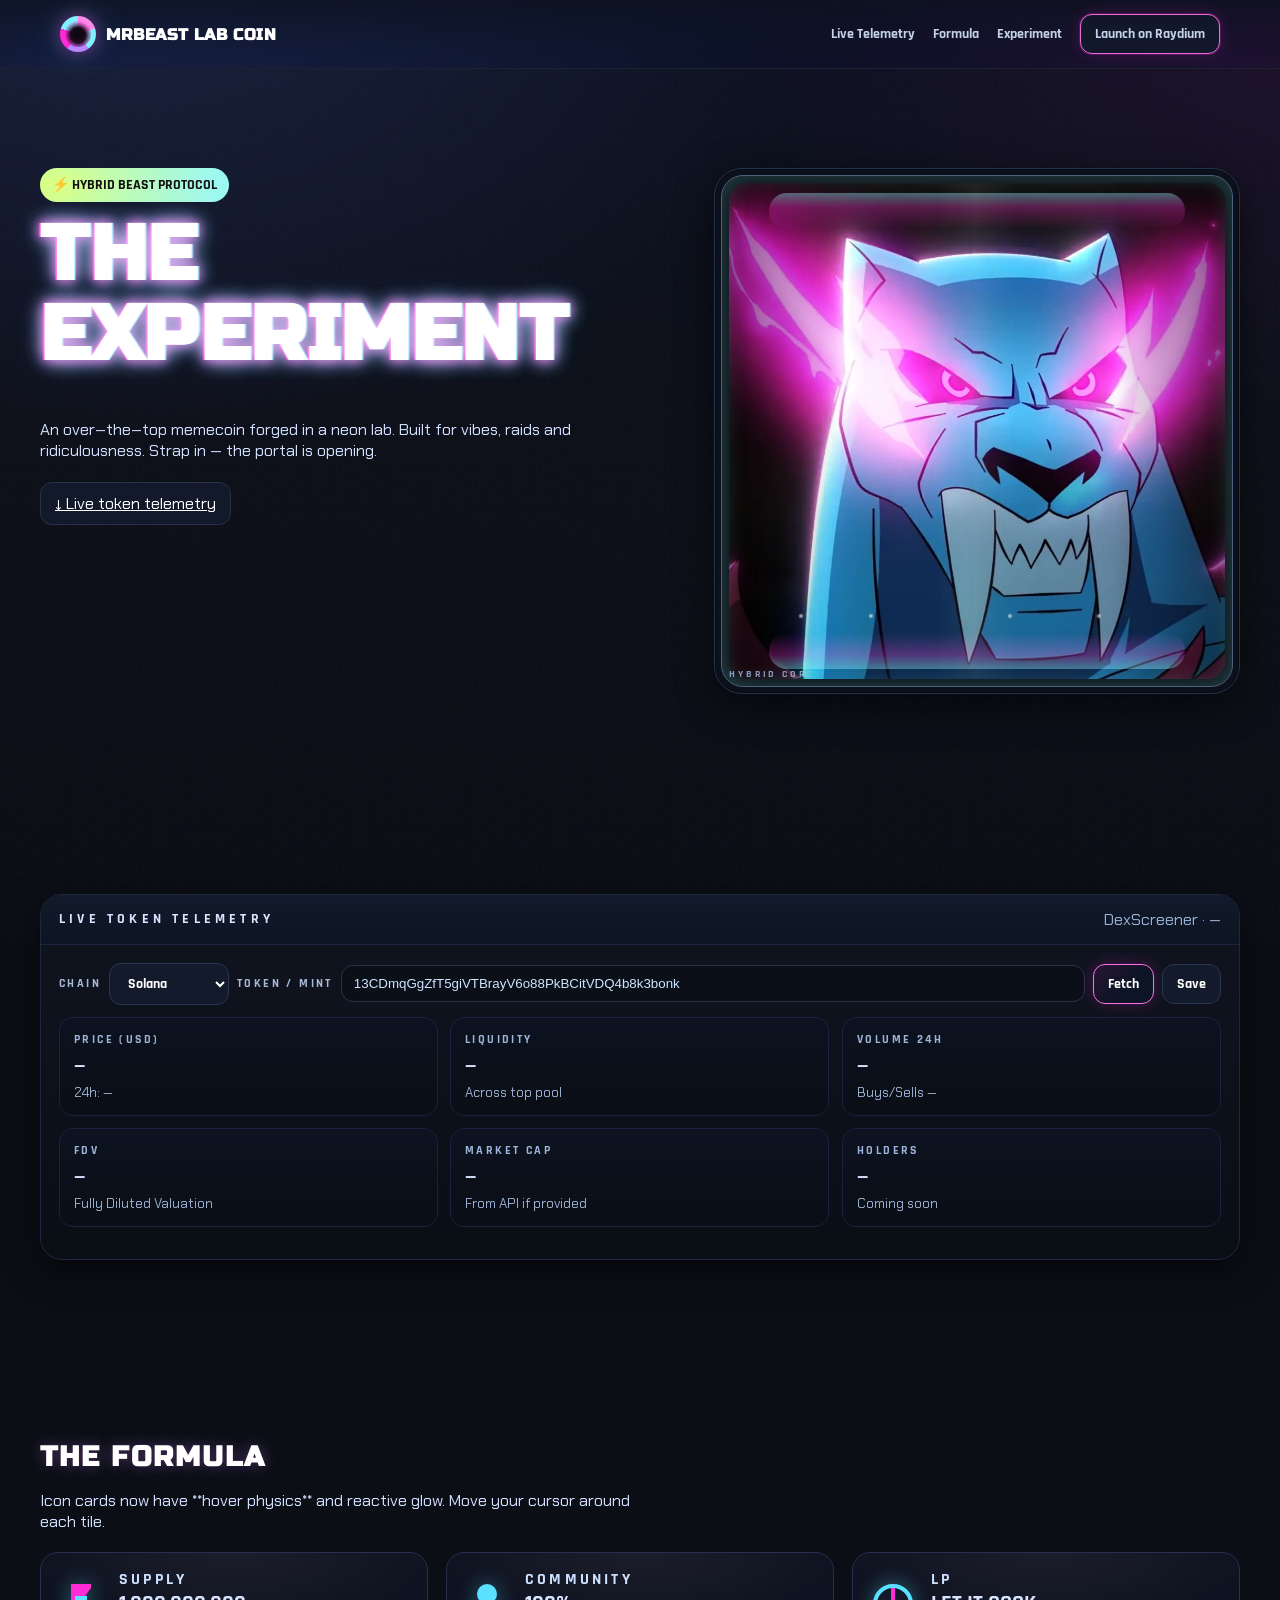
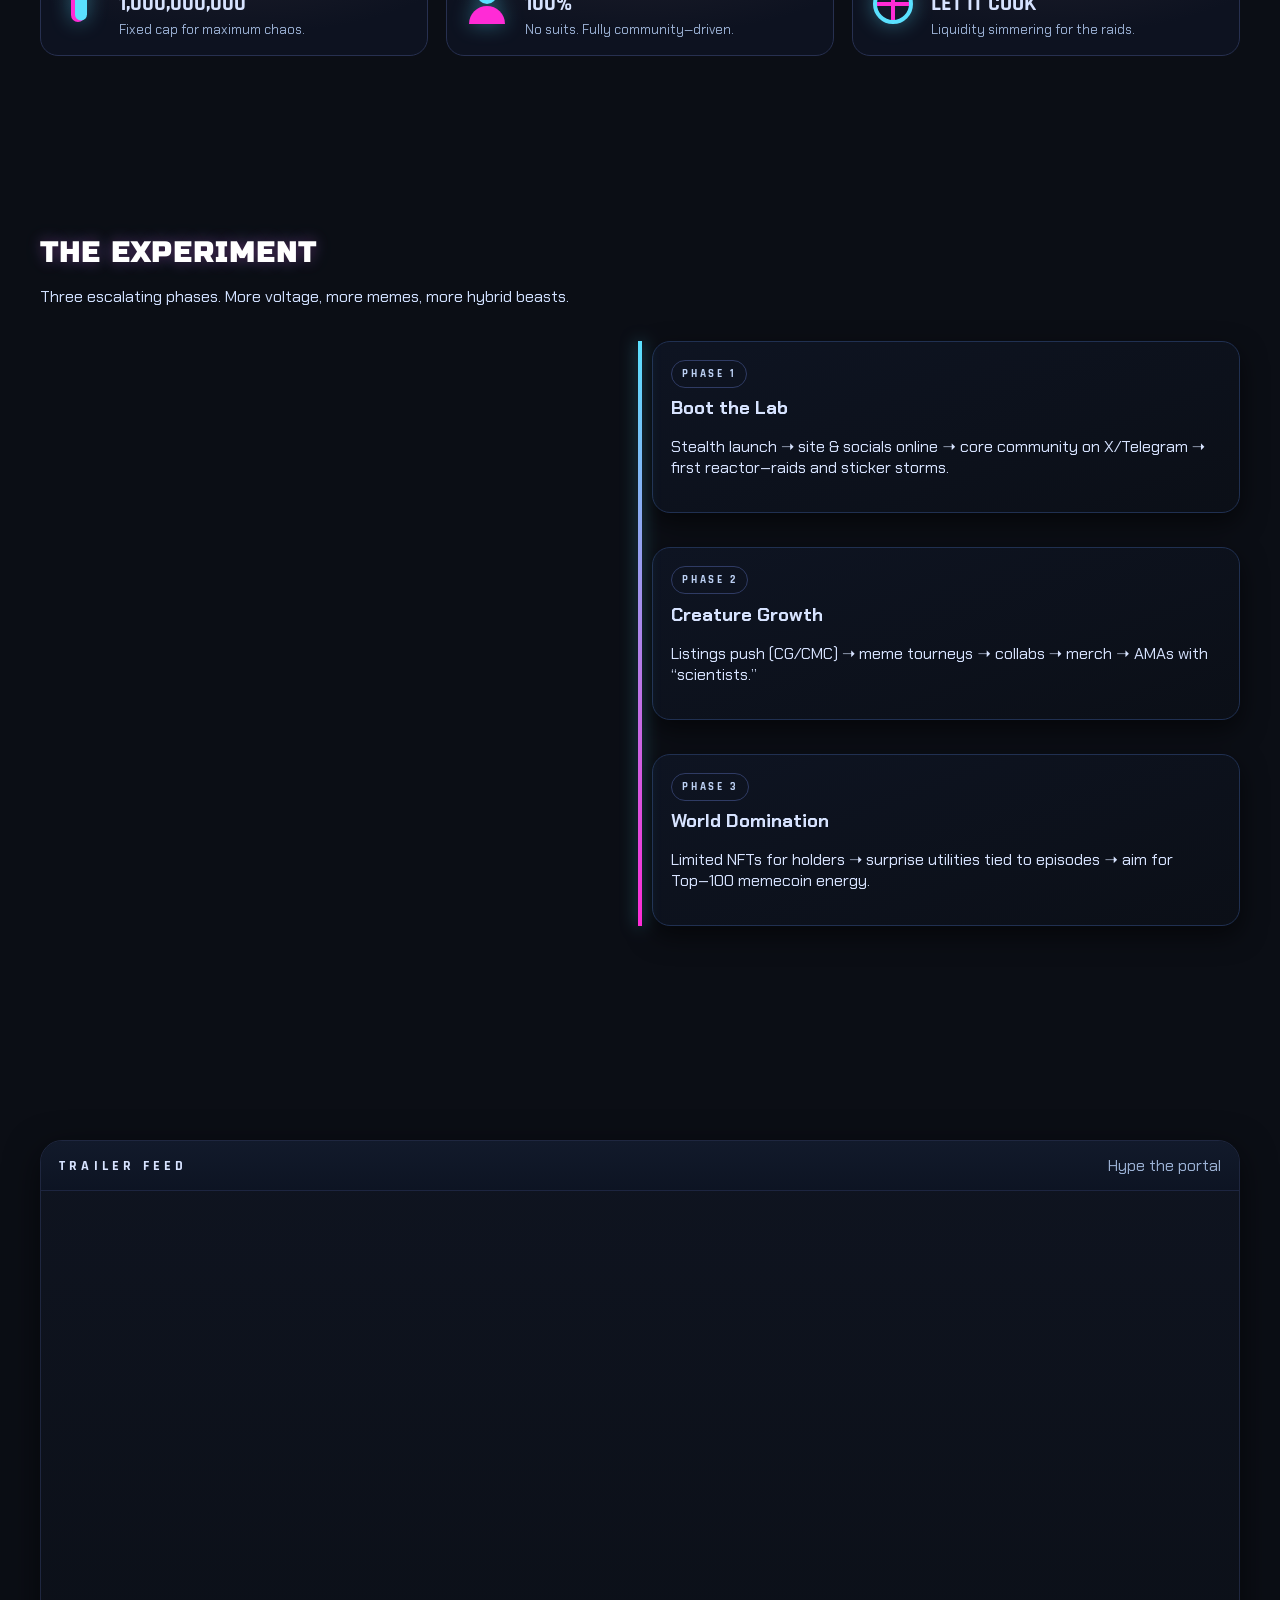
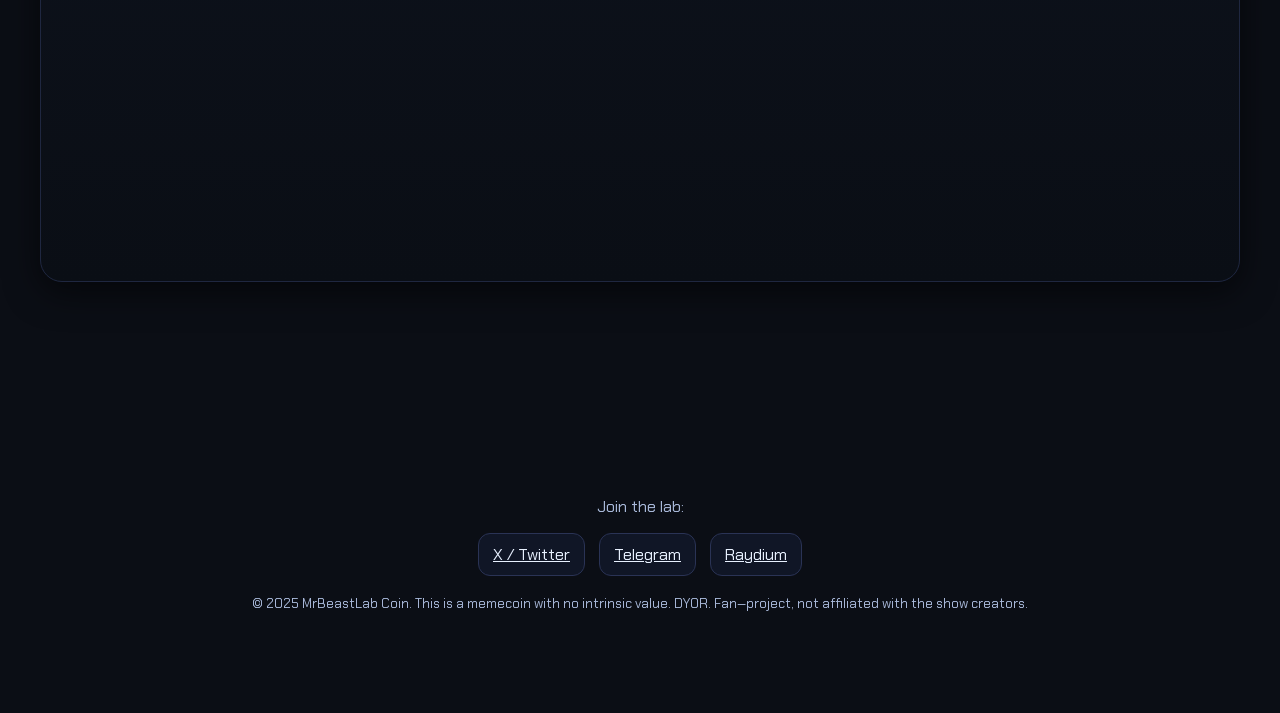
==== commit 7b7f5ae1: "Update index.html" ====
--- a/index.html
+++ b/index.html
@@ -184,7 +184,7 @@
           <div class="k" data-tilt><h5>VOLUME 24H</h5><p id="vol24">—</p><small id="txns">Buys/Sells —</small></div>
           <div class="k" data-tilt><h5>FDV</h5><p id="fdv">—</p><small>Fully Diluted Valuation</small></div>
           <div class="k" data-tilt><h5>MARKET CAP</h5><p id="mcap">—</p><small>From API if provided</small></div>
-          <div class="k" data-tilt><h5>HOLDERS</h5><p id="holders">—</p><small><span id="holdersNote">Add Birdeye API key in code to enable.</span></small></div>
+          <div class="k" data-tilt><h5>HOLDERS</h5><p id="holders">—</p><small><span id="holdersNote">Coming soon</span></small></div>
         </div>
         <div style="display:flex;gap:10px;flex-wrap:wrap;margin-top:14px" id="links"></div>
       </div>
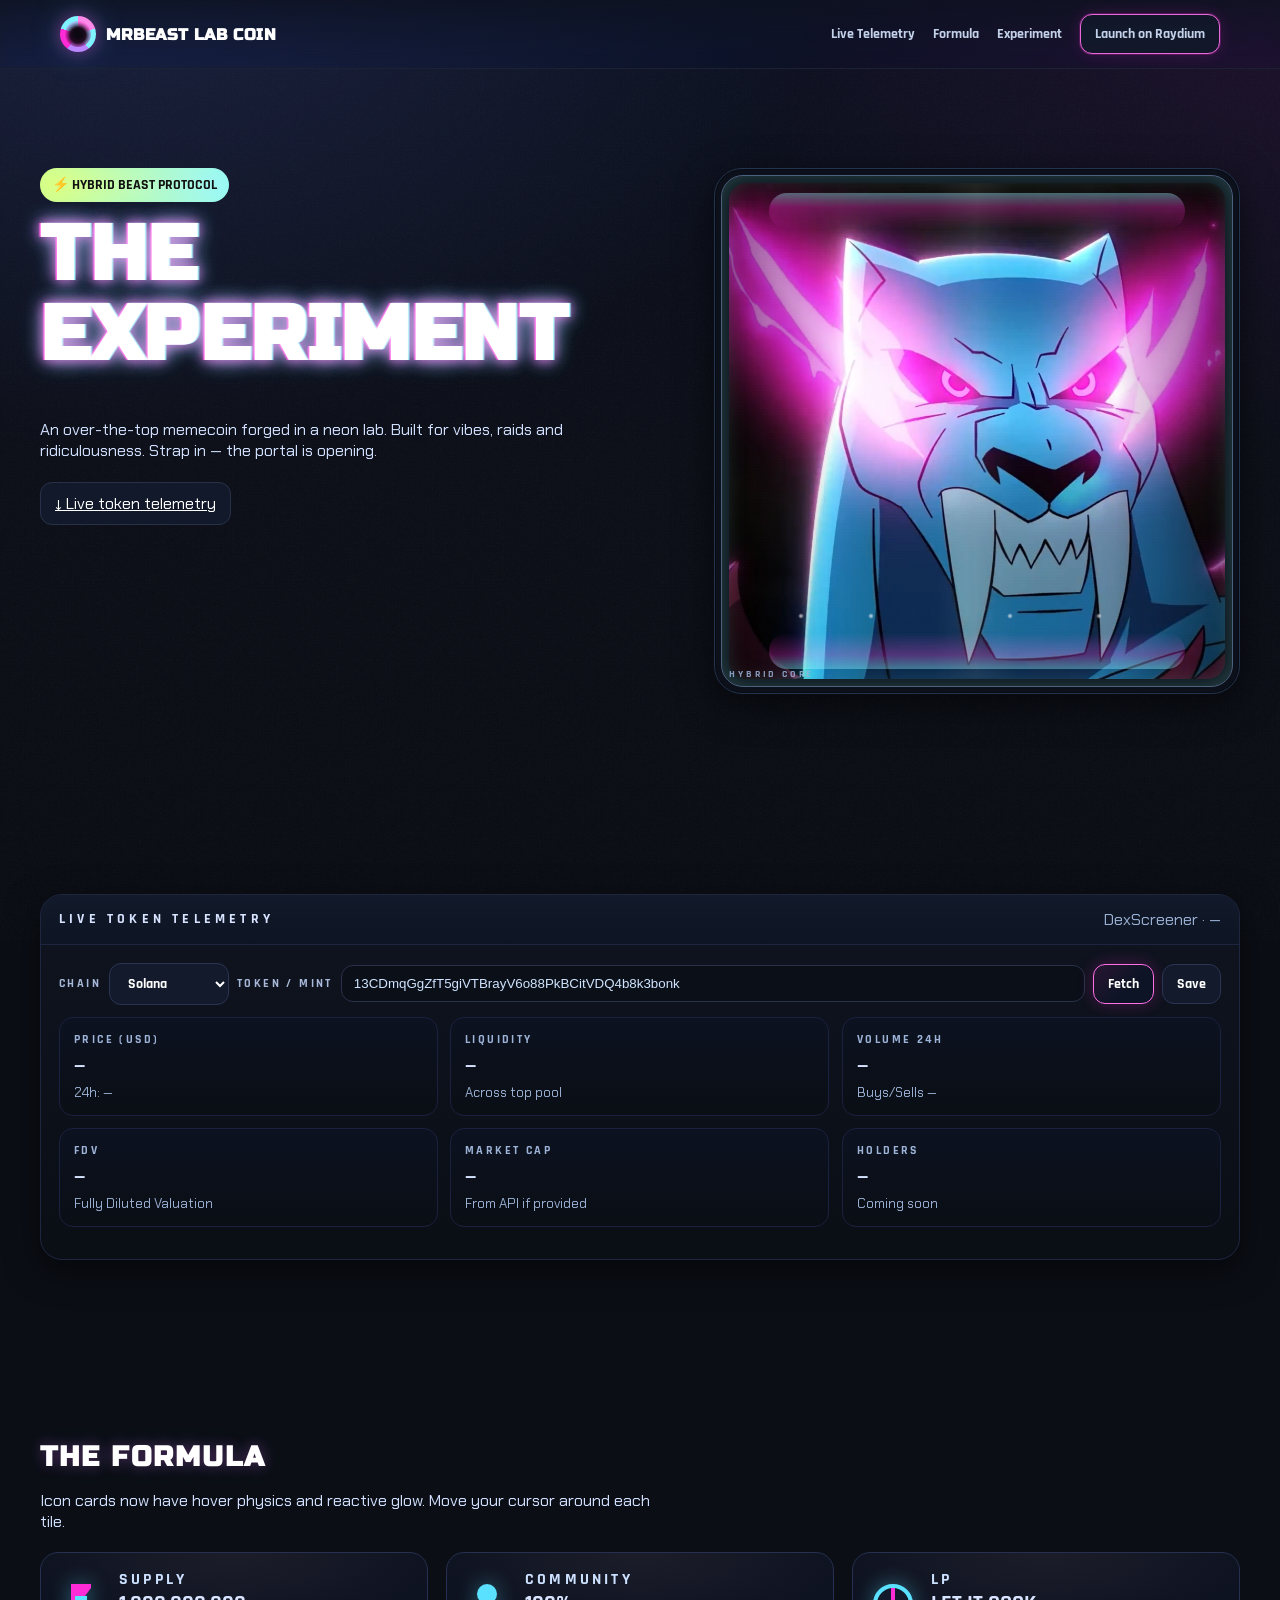
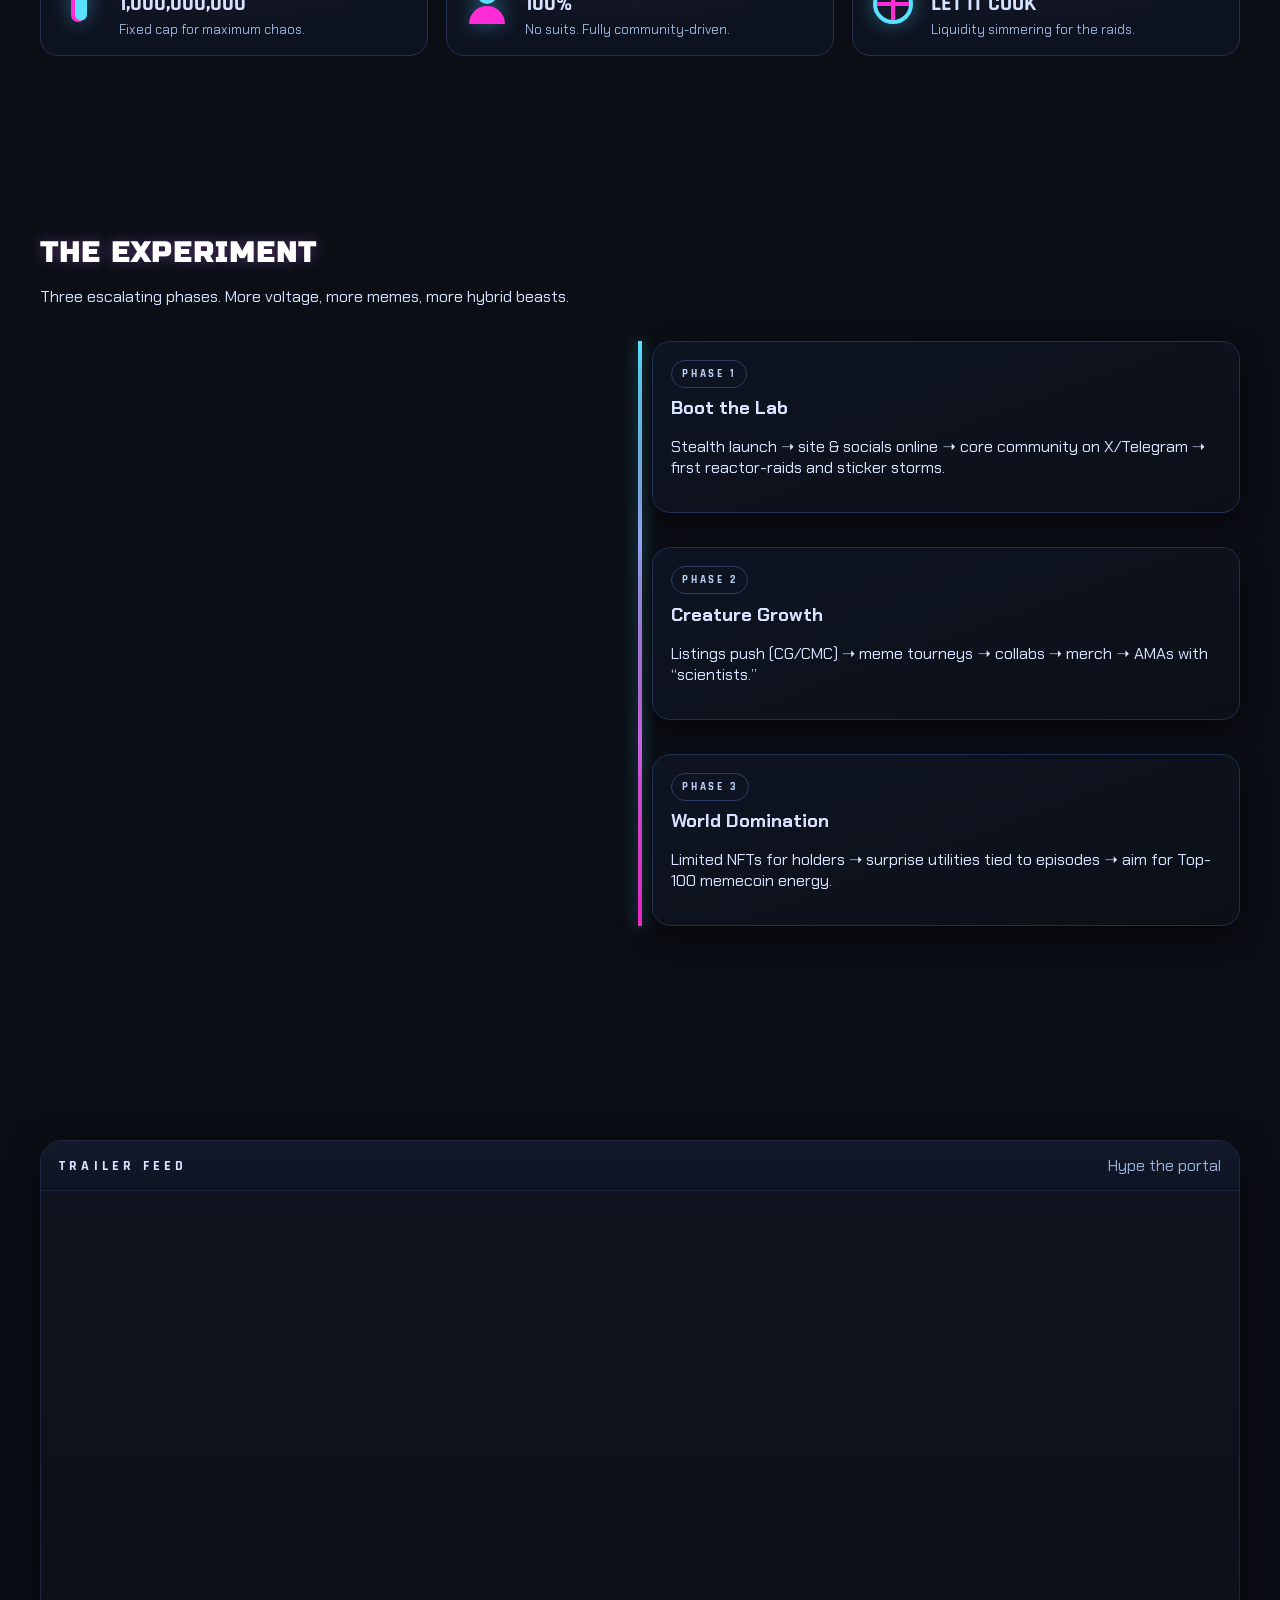
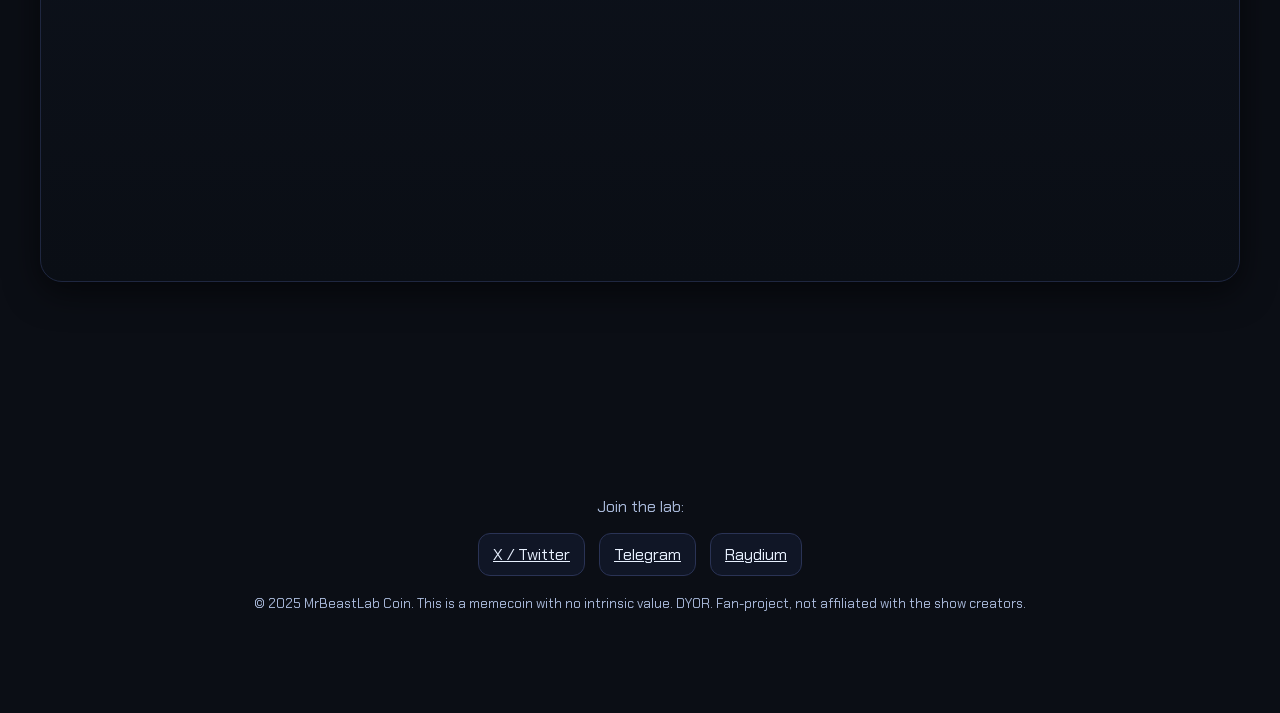
==== commit 3d473dac: "," ====
--- a/index.html
+++ b/index.html
@@ -16,13 +16,18 @@
 *{box-sizing:border-box}html,body{height:100%}
 body{margin:0;background:var(--bg);color:var(--ink);font-family:"Chakra Petch",system-ui,Segoe UI,Roboto,Helvetica,Arial,sans-serif;overflow-x:hidden}
 .site-bg{position:fixed;inset:0;z-index:-1;pointer-events:none}
-.site-bg::before{content:"";position:absolute;inset:0;background:radial-gradient(1200px 900px at 10% -10%,#1b2240 0,transparent 60%),radial-gradient(1200px 900px at 110% -10%,#23122f 0,transparent 60%),linear-gradient(180deg,#0b1020 0,#0c0f18 50%,#0a0d14 100%)}
+.site-bg::before{content:"";position:absolute;inset:0;background:
+  radial-gradient(1200px 900px at 10% -10%,#1b2240 0,transparent 60%),
+  radial-gradient(1200px 900px at 110% -10%,#23122f 0,transparent 60%),
+  linear-gradient(180deg,#0b1020 0,#0c0f18 50%,#0a0d14 100%)}
 .site-bg::after{content:"";position:absolute;inset:-40px;opacity:.06;background-image:url('data:image/svg+xml;utf8,<svg xmlns="http://www.w3.org/2000/svg" width="400" height="400" viewBox="0 0 400 400"><filter id="n"><feTurbulence baseFrequency=".85" numOctaves="2"/></filter><rect width="400" height="400" filter="url(%23n)"/></svg>');background-size:200px 200px}
 .container{width:min(1200px,94vw);margin-inline:auto}
+
+/* Header / Nav */
 header{position:fixed;inset-inline:0;top:0;z-index:30;backdrop-filter:saturate(140%) blur(8px);background:linear-gradient(180deg,rgba(13,18,31,.75) 0,rgba(13,18,31,0) 100%);border-bottom:1px solid #1b2234}
 nav{display:flex;align-items:center;justify-content:space-between;padding:14px 20px}
 .brand{display:flex;align-items:center;gap:10px;font:800 16px "Russo One",sans-serif;letter-spacing:.6px;color:#fff;text-transform:uppercase}
-/* Restored classic portal with dark core */
+/* Spinning portal with dark inner core */
 .brand .portal{--s:36px;width:var(--s);height:var(--s);border-radius:50%;position:relative;background:conic-gradient(from 0deg,#ff89e9 0 20%,#7ef3ff 20% 40%,#b987ff 40% 60%,#ff2bd6 60% 80%,#7ef3ff 80% 100%);animation:spin 8s linear infinite;filter:var(--ring-soft)}
 .brand .portal::after{content:"";position:absolute;inset:5px;border-radius:50%;background:radial-gradient(circle at 50% 55%,#0b0911 0 40%,#0000 70%);box-shadow:inset 0 0 10px rgba(255,43,214,.5)}
 @keyframes spin{to{transform:rotate(1turn)}}
@@ -37,13 +42,18 @@
 .burger{display:none;width:40px;height:40px;border:1px solid #293149;border-radius:10px;background:#0f1420;padding:10px}
 .burger span,.burger::before,.burger::after{content:"";display:block;height:2px;width:20px;background:#e1ecff;margin:3px auto;border-radius:2px}
 @media (max-width:900px){ .nav-links{display:none} .burger{display:block} .nav-open .nav-links{position:absolute;top:58px;right:12px;display:grid;gap:8px;background:#0d1320;padding:14px;border:1px solid #243050;border-radius:14px} }
+
+/* Hero */
 .hero{padding:168px 0 110px}
 .hero .grid{display:grid;gap:32px;grid-template-columns:1.1fr .9fr}
 @media (max-width:1000px){.hero .grid{grid-template-columns:1fr}}
-.h1{font-family:"Russo One",sans-serif;font-size:clamp(38px,6vw,86px);line-height:1.04;text-transform:uppercase;color:#fff;letter-spacing:1.5px;margin:0 0 .35em;text-shadow:0 0 12px rgba(255,43,214,.35),0 0 22px rgba(90,225,255,.28)}
+.h1{font-family:"Russo One",sans-serif;font-size:clamp(38px,6vw,86px);line-height:1.04;text-transform:uppercase;color:#fff;letter-spacing:1.5px;margin:0 0 .35em;
+/* dim glow ~15% */
+text-shadow:0 0 12px rgba(255,43,214,.28),0 0 22px rgba(90,225,255,.22)}
 .tag{display:inline-flex;gap:8px;align-items:center;margin-bottom:14px;padding:8px 12px;border-radius:999px;background:linear-gradient(90deg,#e3ff7a,#9af7ff);color:#111;font:700 14px "Rajdhani";box-shadow:0 0 20px rgba(153,255,198,.35) inset}
 .subtitle{color:#d1e0ff;max-width:54ch}
-/* Pod */
+
+/* Hologram Pod */
 .pod{position:relative;aspect-ratio:1/1;border-radius:28px;background:#0c101a;border:1px solid #24344e;box-shadow:inset 0 0 0 1px #0006,0 10px 36px rgba(0,0,0,.55);overflow:hidden}
 .pod::after{content:"";position:absolute;inset:6px;border-radius:22px;border:1px solid #4e627f;box-shadow:inset 0 0 24px rgba(134,255,240,.25)}
 .pod-label{position:absolute;left:14px;bottom:14px;font:700 10px/1 "Rajdhani";letter-spacing:.28em;color:#9bb2da;opacity:.85;z-index:6}
@@ -63,16 +73,19 @@
 .bubble{position:absolute;bottom:12%;width:6px;height:6px;border-radius:50%;background:radial-gradient(circle,#fff 0,rgba(255,255,255,.22) 55%,transparent 70%);opacity:.75;animation:rise 7s linear infinite}
 @keyframes rise{0%{transform:translateY(0);opacity:.12}100%{transform:translateY(-220px);opacity:0}}
 .pod-tilt{transition:transform .25s ease;will-change:transform}
+
+/* Sections & Panels */
 .section{padding:90px 0}
 .section h2{margin:0 0 12px;color:#fff;font:700 28px "Russo One";text-transform:uppercase;letter-spacing:2px;text-shadow:0 0 14px rgba(255,43,214,.25),0 0 20px rgba(90,225,255,.2)}
 .lead{color:#d1e0ff;max-width:62ch}
 .panel{background:linear-gradient(180deg,#0f1420,#0a0e15);border:1px solid #1f2740;border-radius:22px;box-shadow:0 10px 34px rgba(0,0,0,.55);overflow:hidden}
 .panel .hd{display:flex;justify-content:space-between;align-items:center;padding:14px 18px;background:linear-gradient(180deg,#121a2b,#0d1423);border-bottom:1px solid #1d2540}
 .panel .bd{padding:18px}
+
+/* Telemetry cards */
 .kv{display:grid;grid-template-columns:repeat(3,1fr);gap:12px;margin-top:12px}
 @media (max-width:700px){.kv{grid-template-columns:1fr 1fr}}
 .k{position:relative;background:linear-gradient(180deg,#0c1220,#0a0e15);border:1px solid #1b2140;border-radius:14px;padding:14px;transition:transform .15s ease, box-shadow .2s ease}
-/* tilt / hover physics */
 .k[data-tilt]{transform:perspective(700px) rotateX(0) rotateY(0)}
 .k::after{content:"";position:absolute;inset:0;border-radius:inherit;background:radial-gradient(240px 240px at var(--mx,50%) var(--my,50%), rgba(90,225,255,.18), transparent 60%);opacity:0;transition:opacity .2s}
 .k:hover::after{opacity:1}
@@ -85,7 +98,8 @@
 .button{padding:10px 14px;border:1px solid #2a3455;background:#121a2b;color:#fff;border-radius:12px;font:700 14px "Rajdhani";transition:transform .15s}
 .button:hover{transform:translateY(-1px)}
 .button.primary{background:linear-gradient(135deg,#281632,#0d1425 60%);border-color:#ff6fe6;box-shadow:0 0 16px rgba(255,43,214,.24)}
-/* Tokenomics – icon cards with hover physics */
+
+/* Tokenomics Icons */
 .stats{display:grid;grid-template-columns:repeat(3,1fr);gap:18px;margin-top:20px}
 @media (max-width:900px){.stats{grid-template-columns:1fr}}
 .stat{position:relative;display:grid;grid-template-columns:auto 1fr;gap:14px;align-items:center;background:radial-gradient(60% 80% at 50% 0%,#1c1d2a,#0d1220);border:1px solid #273050;border-radius:18px;padding:16px;transition:transform .15s, box-shadow .2s}
@@ -95,12 +109,18 @@
 .stat small{color:#9ab0d3}
 .stat::after{content:"";position:absolute;inset:0;border-radius:inherit;background:radial-gradient(240px 240px at var(--mx,50%) var(--my,50%), rgba(255,43,214,.16), transparent 60%);opacity:0;transition:opacity .2s}
 .stat:hover::after{opacity:1}
-/* ROADMAP — center on mobile */
-.roadmap{position:relative;margin-top:20px}
-.roadmap::before{content:"";position:absolute;left:calc(50% - 2px);top:0;bottom:0;width:4px;background:linear-gradient(#5ae1ff,#ff2bd6);filter:drop-shadow(0 0 8px rgba(90,225,255,.5))}
-.stage{display:grid;grid-template-columns:1fr 1fr;gap:24px;align-items:center;margin:34px 0}
+
+/* ROADMAP — spine always behind cards */
+.roadmap{position:relative;margin-top:20px;z-index:0}
+.roadmap::before{
+  content:"";position:absolute;left:calc(50% - 2px);top:0;bottom:0;width:4px;
+  background:linear-gradient(#5ae1ff,#ff2bd6);
+  filter:drop-shadow(0 0 8px rgba(90,225,255,.5));
+  z-index:0;pointer-events:none;
+}
+.stage{display:grid;grid-template-columns:1fr 1fr;gap:24px;align-items:center;margin:34px 0;position:relative;z-index:1}
 .stage:nth-child(even){direction:rtl}.stage:nth-child(even) .card{direction:ltr}
-.card{background:linear-gradient(160deg,#0e1422,#0b0f17);border:1px solid #203051;border-radius:18px;padding:18px;box-shadow:0 10px 26px rgba(0,0,0,.55);transition:transform .15s, box-shadow .2s}
+.card{position:relative;z-index:2;background:linear-gradient(160deg,#0e1422,#0b0f17);border:1px solid #203051;border-radius:18px;padding:18px;box-shadow:0 10px 26px rgba(0,0,0,.55);transition:transform .15s, box-shadow .2s}
 .card:hover{transform:translateY(-2px)}
 .badge{display:inline-block;padding:6px 10px;border-radius:999px;border:1px solid #2f3b64;color:#bcd0f3;font:700 11px "Rajdhani";letter-spacing:.25em}
 @media (max-width:700px){
@@ -109,13 +129,19 @@
   .stage > div:empty{display:none}
   .card{margin-inline:auto;max-width:520px}
 }
+
+/* Footer */
 footer{padding:60px 0 100px;text-align:center;color:#a8b8d9}
 .socials{display:flex;justify-content:center;gap:14px;flex-wrap:wrap;margin:16px 0}
 .socials a{border:1px solid #2a3355;background:#101626;padding:10px 14px;border-radius:12px;color:#e8f1ff}
+
+/* Glitch tweak (softer) */
 .glitch{position:relative;display:inline-block}
 .glitch::before,.glitch::after{content:attr(data-text);position:absolute;inset:0;pointer-events:none}
-.glitch::before{transform:translate(1.5px,0);color:#7ef3ff;mix-blend-mode:screen;filter:drop-shadow(0 0 8px rgba(126,243,255,.5))}
-.glitch::after{transform:translate(-1.5px,0);color:#ff2bd6;mix-blend-mode:screen;filter:drop-shadow(0 0 8px rgba(255,43,214,.45))}
+.glitch::before{transform:translate(1.5px,0);color:#7ef3ff;mix-blend-mode:screen;filter:drop-shadow(0 0 8px rgba(126,243,255,.40))}
+.glitch::after{transform:translate(-1.5px,0);color:#ff2bd6;mix-blend-mode:screen;filter:drop-shadow(0 0 8px rgba(255,43,214,.36))}
+
+/* Motion helpers */
 .floaty{animation:floaty 5s ease-in-out infinite}
 @keyframes floaty{50%{transform:translateY(-10px)}}
 .reveal{opacity:0;transform:translateY(12px);transition:opacity .6s ease,transform .6s ease}
@@ -125,6 +151,7 @@
 </head>
 <body>
 <div class="site-bg" aria-hidden="true"></div>
+
 <header>
   <nav class="container">
     <div class="brand"><div class="portal"></div><span>MRBEAST LAB COIN</span></div>
@@ -137,17 +164,18 @@
     <button class="burger" id="burger" aria-label="Menu"><span></span></button>
   </nav>
 </header>
+
 <main>
   <section class="hero container">
     <div class="grid">
       <div>
         <div class="tag">⚡ HYBRID BEAST PROTOCOL</div>
         <h1 class="h1 glitch" data-text="THE EXPERIMENT">THE EXPERIMENT</h1>
-        <p class="subtitle">An over‑the‑top memecoin forged in a neon lab. Built for vibes, raids and ridiculousness. Strap in — the portal is opening.</p>
+        <p class="subtitle">An over-the-top memecoin forged in a neon lab. Built for vibes, raids and ridiculousness. Strap in — the portal is opening.</p>
         <div style="height:16px"></div>
         <a class="cta" href="#telemetry">↓ Live token telemetry</a>
       </div>
-      <!-- pod -->
+      <!-- Hologram pod -->
       <div class="pod floaty" aria-hidden="true">
         <div class="pod-img pod-tilt" id="pod">
           <img src="MrBeastLab.png" alt="Hybrid Beast"/>
@@ -172,7 +200,9 @@
       <div class="bd">
         <div class="chain-input">
           <label style="font:700 12px 'Rajdhani';letter-spacing:.2em;color:#a8b8d9">CHAIN</label>
-          <select id="chain" class="button" style="min-width:120px"><option value="solana" selected>Solana</option><option value="ethereum">Ethereum</option><option value="bsc">BSC</option><option value="base">Base</option><option value="polygon">Polygon</option><option value="arbitrum">Arbitrum</option></select>
+          <select id="chain" class="button" style="min-width:120px">
+            <option value="solana" selected>Solana</option><option value="ethereum">Ethereum</option><option value="bsc">BSC</option><option value="base">Base</option><option value="polygon">Polygon</option><option value="arbitrum">Arbitrum</option>
+          </select>
           <label style="font:700 12px 'Rajdhani';letter-spacing:.2em;color:#a8b8d9">TOKEN / MINT</label>
           <input id="mint" placeholder="Paste token address" value="13CDmqGgZfT5giVTBrayV6o88PkBCitVDQ4b8k3bonk" />
           <button id="load" class="button primary">Fetch</button>
@@ -194,7 +224,7 @@
   <section id="tokenomics" class="section">
     <div class="container">
       <h2>THE FORMULA</h2>
-      <p class="lead">Icon cards now have **hover physics** and reactive glow. Move your cursor around each tile.</p>
+      <p class="lead">Icon cards now have hover physics and reactive glow. Move your cursor around each tile.</p>
       <div class="stats reveal">
         <div class="stat" data-tilt>
           <svg viewBox="0 0 24 24" aria-hidden="true"><path fill="#ff2bd6" d="M7 2h10v2l-3 4v9.5a3.5 3.5 0 1 1-7 0V8L7 4V2z"/><path fill="#5ae1ff" d="M9 8h6v9.3a3 3 0 1 1-6 0V8z"/></svg>
@@ -202,7 +232,7 @@
         </div>
         <div class="stat" data-tilt>
           <svg viewBox="0 0 24 24" aria-hidden="true"><path fill="#5ae1ff" d="M12 12a5 5 0 1 0-5-5 5 5 0 0 0 5 5z"/><path fill="#ff2bd6" d="M3 22a9 9 0 1 1 18 0z"/></svg>
-          <div><h4>COMMUNITY</h4><b>100%</b><small>No suits. Fully community‑driven.</small></div>
+          <div><h4>COMMUNITY</h4><b>100%</b><small>No suits. Fully community-driven.</small></div>
         </div>
         <div class="stat" data-tilt>
           <svg viewBox="0 0 24 24" aria-hidden="true"><circle cx="12" cy="12" r="9" fill="#121a2b" stroke="#5ae1ff" stroke-width="2"/><path d="M12 4v16M4 12h16" stroke="#ff2bd6" stroke-width="2"/></svg>
@@ -217,9 +247,9 @@
       <h2>THE EXPERIMENT</h2>
       <p class="lead">Three escalating phases. More voltage, more memes, more hybrid beasts.</p>
       <div class="roadmap">
-        <div class="stage reveal"><div></div><div class="card" data-tilt><span class="badge">PHASE 1</span><h3 style="margin:.4em 0">Boot the Lab</h3><p>Stealth launch ➝ site & socials online ➝ core community on X/Telegram ➝ first reactor‑raids and sticker storms.</p></div></div>
+        <div class="stage reveal"><div></div><div class="card" data-tilt><span class="badge">PHASE 1</span><h3 style="margin:.4em 0">Boot the Lab</h3><p>Stealth launch ➝ site & socials online ➝ core community on X/Telegram ➝ first reactor-raids and sticker storms.</p></div></div>
         <div class="stage reveal"><div class="card" data-tilt><span class="badge">PHASE 2</span><h3 style="margin:.4em 0">Creature Growth</h3><p>Listings push (CG/CMC) ➝ meme tourneys ➝ collabs ➝ merch ➝ AMAs with “scientists.”</p></div><div></div></div>
-        <div class="stage reveal"><div></div><div class="card" data-tilt><span class="badge">PHASE 3</span><h3 style="margin:.4em 0">World Domination</h3><p>Limited NFTs for holders ➝ surprise utilities tied to episodes ➝ aim for Top‑100 memecoin energy.</p></div></div>
+        <div class="stage reveal"><div></div><div class="card" data-tilt><span class="badge">PHASE 3</span><h3 style="margin:.4em 0">World Domination</h3><p>Limited NFTs for holders ➝ surprise utilities tied to episodes ➝ aim for Top-100 memecoin energy.</p></div></div>
       </div>
     </div>
   </section>
@@ -230,22 +260,104 @@
     </div>
   </section>
 </main>
-<footer class="container"><div class="portal" style="width:48px;height:48px;margin:0 auto 12px;filter:var(--ring-soft)"></div><p>Join the lab:</p><div class="socials"><a target="_blank" href="https://x.com/MrBeastLabCTO">X / Twitter</a><a target="_blank" href="https://t.me/MrBeastLabCTO">Telegram</a><a target="_blank" href="https://raydium.io/launchpad/token/?mint=13CDmqGgZfT5giVTBrayV6o88PkBCitVDQ4b8k3bonk">Raydium</a></div><small>© 2025 MrBeastLab Coin. This is a memecoin with no intrinsic value. DYOR. Fan‑project, not affiliated with the show creators.</small></footer>
+
+<footer class="container">
+  <div class="portal" style="width:48px;height:48px;margin:0 auto 12px;filter:var(--ring-soft)"></div>
+  <p>Join the lab:</p>
+  <div class="socials">
+    <a target="_blank" href="https://x.com/MrBeastLabCTO">X / Twitter</a>
+    <a target="_blank" href="https://t.me/MrBeastLabCTO">Telegram</a>
+    <a target="_blank" href="https://raydium.io/launchpad/token/?mint=13CDmqGgZfT5giVTBrayV6o88PkBCitVDQ4b8k3bonk">Raydium</a>
+  </div>
+  <small>© 2025 MrBeastLab Coin. This is a memecoin with no intrinsic value. DYOR. Fan-project, not affiliated with the show creators.</small>
+</footer>
+
 <script>
 // Mobile menu
 const burger=document.getElementById('burger');burger?.addEventListener('click',()=>document.body.classList.toggle('nav-open'));
+
 // Reveal on scroll
-const io=new IntersectionObserver(es=>{es.forEach(e=>e.isIntersecting&&e.target.classList.add('on'))},{threshold:.12});document.querySelectorAll('.reveal').forEach(el=>io.observe(el));
-// Parallax tilt only for pointer devices
-const pod=document.getElementById('pod');if(matchMedia('(pointer:fine)').matches){pod?.addEventListener('pointermove',e=>{const r=pod.getBoundingClientRect();const x=(e.clientX-r.left)/r.width-.5;const y=(e.clientY-r.top)/r.height-.5;pod.style.setProperty('--px',(e.clientX-r.left)+'px');pod.style.setProperty('--py',(e.clientY-r.top)+'px');pod.style.transform=`rotateX(${y*5}deg) rotateY(${-x*5}deg)`});pod?.addEventListener('pointerleave',()=>pod.style.transform='');}
+const io=new IntersectionObserver(es=>{es.forEach(e=>e.isIntersecting&&e.target.classList.add('on'))},{threshold:.12});
+document.querySelectorAll('.reveal').forEach(el=>io.observe(el));
+
+// Parallax tilt only for pointer devices (pod)
+const pod=document.getElementById('pod');
+if(matchMedia('(pointer:fine)').matches){
+  pod?.addEventListener('pointermove',e=>{
+    const r=pod.getBoundingClientRect();
+    const x=(e.clientX-r.left)/r.width-.5;
+    const y=(e.clientY-r.top)/r.height-.5;
+    pod.style.setProperty('--px',(e.clientX-r.left)+'px');
+    pod.style.setProperty('--py',(e.clientY-r.top)+'px');
+    pod.style.transform=`rotateX(${y*5}deg) rotateY(${-x*5}deg)`;
+  });
+  pod?.addEventListener('pointerleave',()=>pod.style.transform='');
+}
+
 // Interactive tilt + hotspot glow (cards + stats + metrics)
-function bindTilt(el){if(!el) return;let raf=null;const onMove=e=>{const r=el.getBoundingClientRect();const x=(e.clientX-r.left)/r.width-.5;const y=(e.clientY-r.top)/r.height-.5;el.style.setProperty('--mx', (e.clientX-r.left)+'px');el.style.setProperty('--my', (e.clientY-r.top)+'px');cancelAnimationFrame(raf);raf=requestAnimationFrame(()=>{el.style.transform=`perspective(700px) rotateX(${y*-8}deg) rotateY(${x*8}deg)`})};const onLeave=()=>{el.style.transform='perspective(700px) rotateX(0) rotateY(0)'};el.addEventListener('mousemove',onMove);el.addEventListener('mouseleave',onLeave)}
+function bindTilt(el){
+  if(!el) return; let raf=null;
+  const onMove=e=>{
+    const r=el.getBoundingClientRect();
+    const x=(e.clientX-r.left)/r.width-.5;
+    const y=(e.clientY-r.top)/r.height-.5;
+    el.style.setProperty('--mx', (e.clientX-r.left)+'px');
+    el.style.setProperty('--my', (e.clientY-r.top)+'px');
+    cancelAnimationFrame(raf);
+    raf=requestAnimationFrame(()=>{el.style.transform=`perspective(700px) rotateX(${y*-8}deg) rotateY(${x*8}deg)`});
+  };
+  const onLeave=()=>{el.style.transform='perspective(700px) rotateX(0) rotateY(0)';};
+  el.addEventListener('mousemove',onMove);
+  el.addEventListener('mouseleave',onLeave);
+}
 [...document.querySelectorAll('[data-tilt]')].forEach(bindTilt);
+
 // DexScreener
-const $=s=>document.querySelector(s);const fmtUSD=n=>(n||n===0)?(n>=1e9?'$'+(n/1e9).toFixed(2)+'B':n>=1e6?'$'+(n/1e6).toFixed(2)+'M':n>=1e3?'$'+(n/1e3).toFixed(2)+'K':'$'+(+n).toLocaleString()):'—';const pct=v=>(v||v===0)?(v>0?'+':'')+Number(v).toFixed(2)+'%':'—';
-async function fetchDex(){const chain=$('#chain')?.value?.trim();const mint=$('#mint')?.value?.trim();if(!mint)return;const url=`https://api.dexscreener.com/token-pairs/v1/${encodeURIComponent(chain)}/${encodeURIComponent(mint)}`;const res=await fetch(url);if(!res.ok)throw new Error('DexScreener error');const pairs=await res.json();const best=(pairs||[]).sort((a,b)=>(b?.liquidity?.usd||0)-(a?.liquidity?.usd||0))[0];if(!best)throw new Error('No pools found');const P=v=>v==null?'—':v;$('#price').textContent=best.priceUsd?('$'+Number(best.priceUsd).toFixed(8)).replace(/0+$/,'').replace(/\.$/,''):'—';$('#priceChange').textContent='24h: '+pct((best.priceChange&&(best.priceChange.h24??best.priceChange['h24']))??null);$('#liquidity').textContent=P(fmtUSD(best?.liquidity?.usd));$('#vol24').textContent=P(fmtUSD(best?.volume?.h24??best?.volume?.['h24']));const buys=best?.txns?.h24?.buys??best?.txns?.['h24']?.buys;const sells=best?.txns?.h24?.sells??best?.txns?.['h24']?.sells;$('#txns').textContent=`Buys/Sells ${buys??'—'}/${sells??'—'}`;$('#fdv').textContent=P(fmtUSD(best?.fdv));$('#mcap').textContent=P(fmtUSD(best?.marketCap??best?.fdv));const L=$('#links');L.innerHTML='';const link=(href,label)=>{const a=document.createElement('a');a.href=href;a.target='_blank';a.className='button';a.textContent=label;L.appendChild(a)};if(best?.url)link(best.url,'Open in DexScreener');if(best?.info?.websites?.[0]?.url)link(best.info.websites[0].url,'Website');(best?.info?.socials||[]).forEach(s=>{if(s.platform&&s.handle){const map={twitter:'https://twitter.com/',x:'https://x.com/MrBeastLabCTO',telegram:'https://t.me/'};const base=map[s.platform.toLowerCase()]||'';link(base?base+s.handle.replace(/^@/,''):'#',s.platform+(s.handle?': '+s.handle:''))}});$('#updated') && ($('#updated').textContent=new Date().toLocaleTimeString());}
-// Optional automatic load if telemetry exists on page
-try{document.getElementById('load')?.addEventListener('click',fetchDex);document.getElementById('save')?.addEventListener('click',()=>{localStorage.setItem('mlab-chain',$('#chain').value);localStorage.setItem('mlab-mint',$('#mint').value);fetchDex()});if(localStorage.getItem('mlab-chain'))$('#chain').value=localStorage.getItem('mlab-chain');if(localStorage.getItem('mlab-mint'))$('#mint').value=localStorage.getItem('mlab-mint');fetchDex().catch(()=>{});}catch(e){}
+const $=s=>document.querySelector(s);
+const fmtUSD=n=>(n||n===0)?(n>=1e9?'$'+(n/1e9).toFixed(2)+'B':n>=1e6?'$'+(n/1e6).toFixed(2)+'M':n>=1e3?'$'+(n/1e3).toFixed(2)+'K':'$'+(+n).toLocaleString()):'—';
+const pct=v=>(v||v===0)?(v>0?'+':'')+Number(v).toFixed(2)+'%':'—';
+
+async function fetchDex(){
+  const chain=$('#chain')?.value?.trim();
+  const mint=$('#mint')?.value?.trim();
+  if(!mint) return;
+  const url=`https://api.dexscreener.com/token-pairs/v1/${encodeURIComponent(chain)}/${encodeURIComponent(mint)}`;
+  const res=await fetch(url);
+  if(!res.ok) throw new Error('DexScreener error');
+  const pairs=await res.json();
+  const best=(pairs||[]).sort((a,b)=>(b?.liquidity?.usd||0)-(a?.liquidity?.usd||0))[0];
+  if(!best) throw new Error('No pools found');
+
+  const P=v=>v==null?'—':v;
+  $('#price').textContent=best.priceUsd?('$'+Number(best.priceUsd).toFixed(8)).replace(/0+$/,'').replace(/\.$/,''):'—';
+  $('#priceChange').textContent='24h: '+pct((best.priceChange&&(best.priceChange.h24??best.priceChange['h24']))??null);
+  $('#liquidity').textContent=P(fmtUSD(best?.liquidity?.usd));
+  $('#vol24').textContent=P(fmtUSD(best?.volume?.h24??best?.volume?.['h24']));
+  const buys=best?.txns?.h24?.buys??best?.txns?.['h24']?.buys;
+  const sells=best?.txns?.h24?.sells??best?.txns?.['h24']?.sells;
+  $('#txns').textContent=`Buys/Sells ${buys??'—'}/${sells??'—'}`;
+  $('#fdv').textContent=P(fmtUSD(best?.fdv));
+  $('#mcap').textContent=P(fmtUSD(best?.marketCap??best?.fdv));
+
+  const L=$('#links'); L.innerHTML='';
+  const link=(href,label)=>{const a=document.createElement('a');a.href=href;a.target='_blank';a.className='button';a.textContent=label;L.appendChild(a)};
+  if(best?.url) link(best.url,'Open in DexScreener');
+  if(best?.info?.websites?.[0]?.url) link(best.info.websites[0].url,'Website');
+  (best?.info?.socials||[]).forEach(s=>{
+    if(s.platform&&s.handle){
+      const map={twitter:'https://twitter.com/',x:'https://x.com/',telegram:'https://t.me/'};
+      const base=map[s.platform.toLowerCase()]||'';
+      link(base?base+s.handle.replace(/^@/,''):'#',s.platform+(s.handle?': '+s.handle:''))}
+  });
+  $('#updated') && ($('#updated').textContent=new Date().toLocaleTimeString());
+}
+try{
+  document.getElementById('load')?.addEventListener('click',fetchDex);
+  document.getElementById('save')?.addEventListener('click',()=>{localStorage.setItem('mlab-chain',$('#chain').value);localStorage.setItem('mlab-mint',$('#mint').value);fetchDex()});
+  if(localStorage.getItem('mlab-chain')) $('#chain').value=localStorage.getItem('mlab-chain');
+  if(localStorage.getItem('mlab-mint')) $('#mint').value=localStorage.getItem('mlab-mint');
+  fetchDex().catch(()=>{});
+}catch(e){}
 </script>
 </body>
 </html>
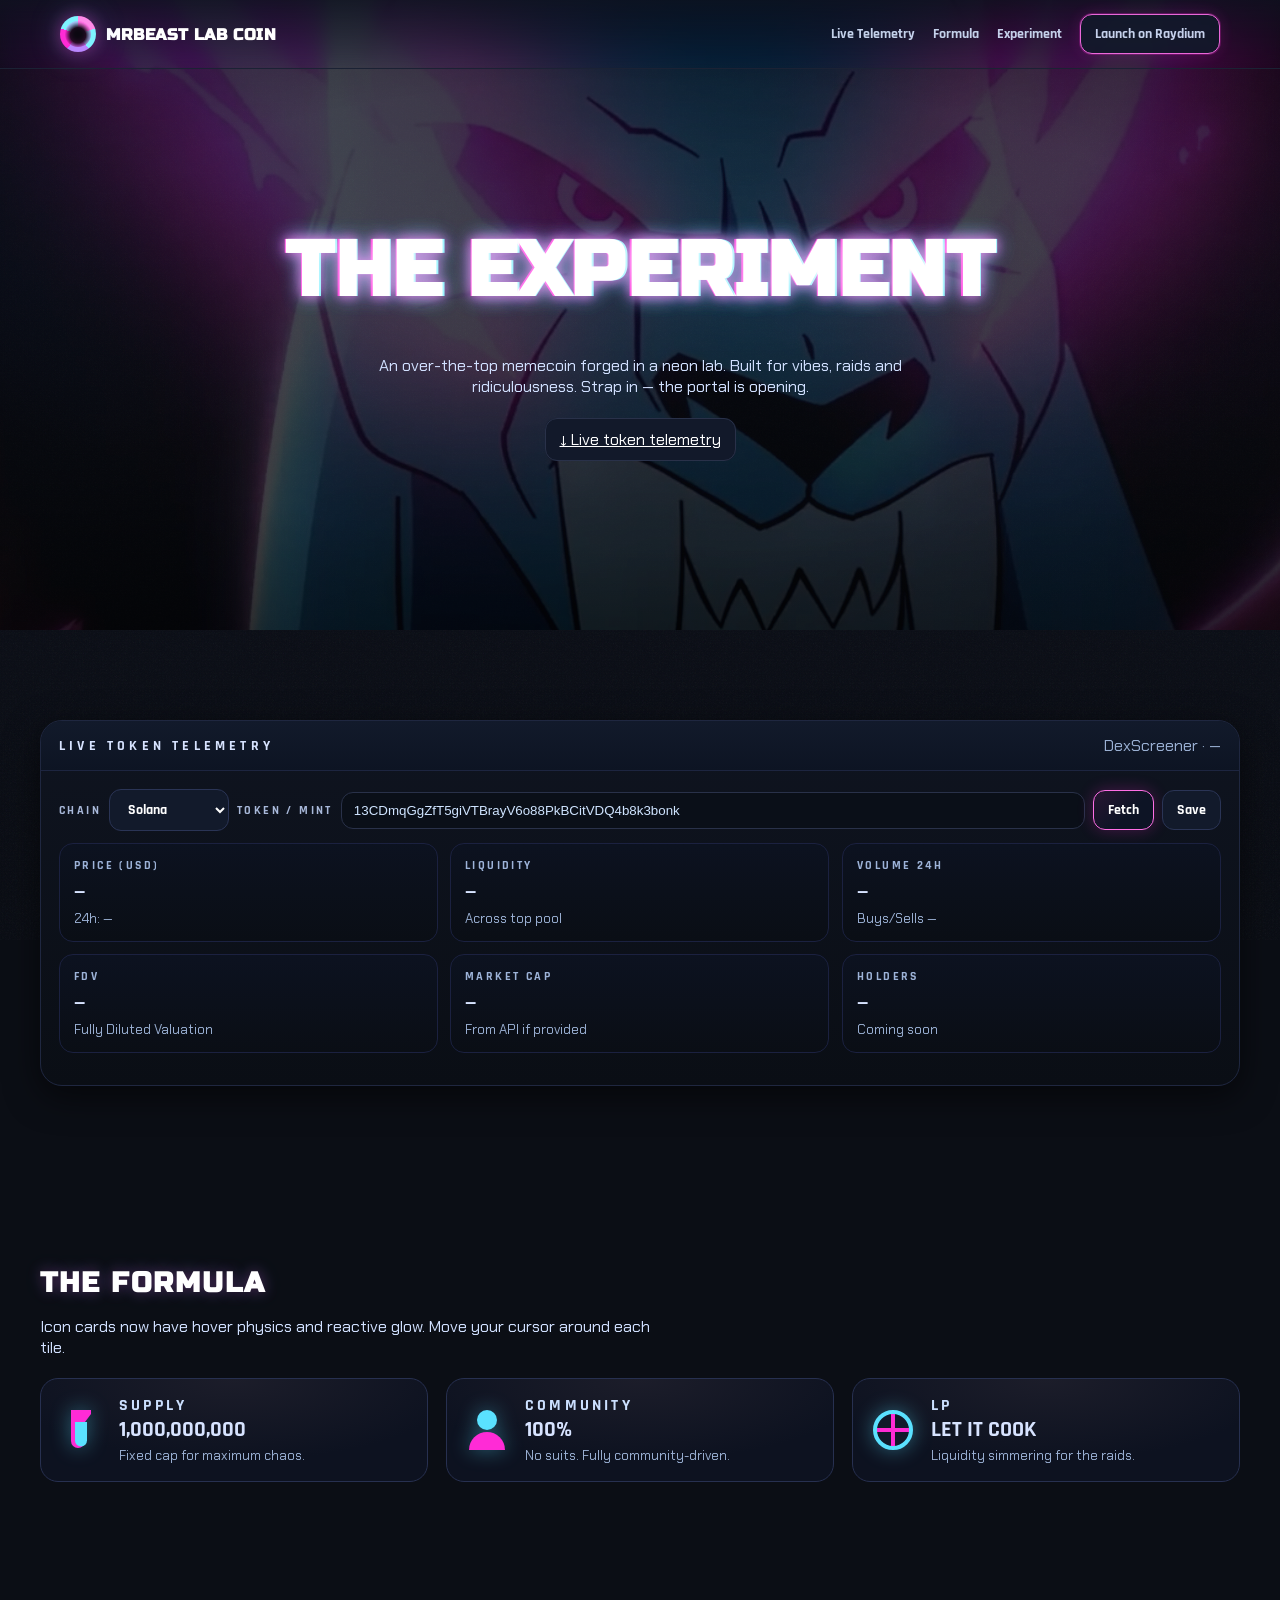
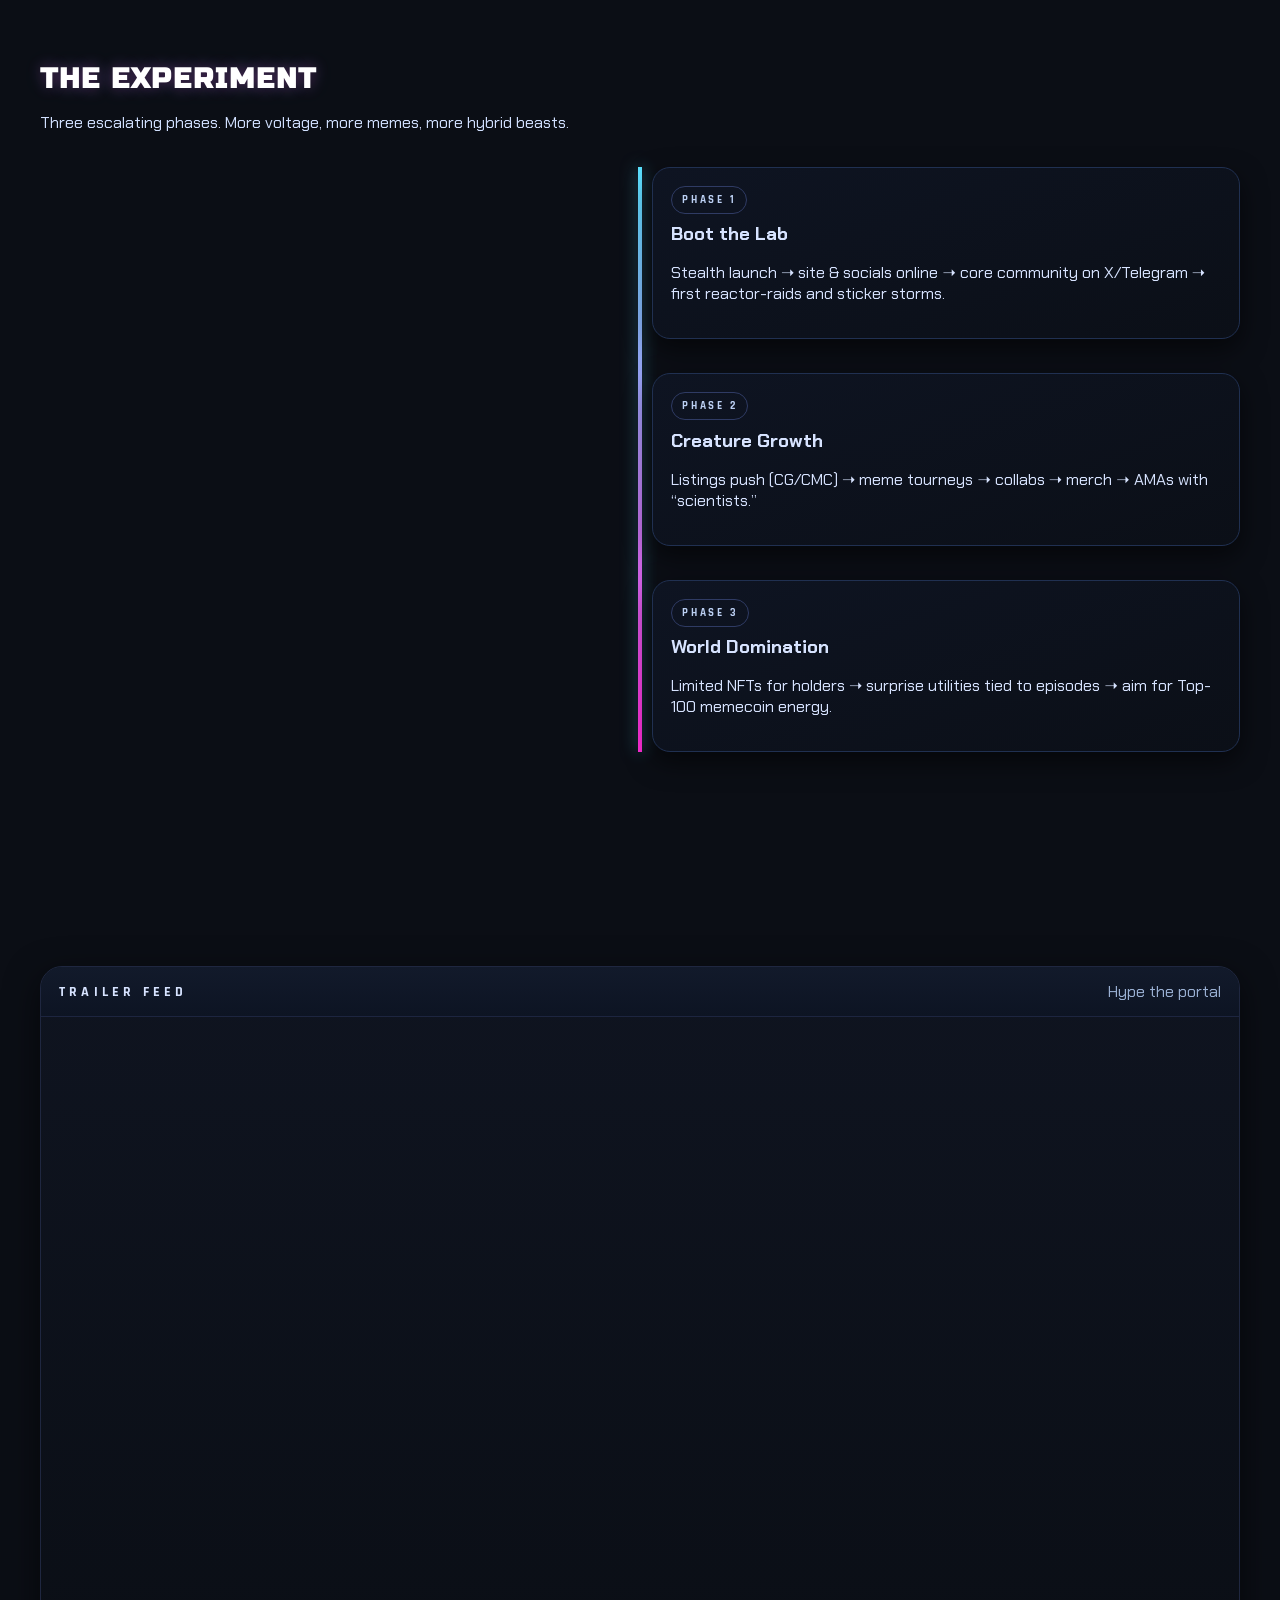
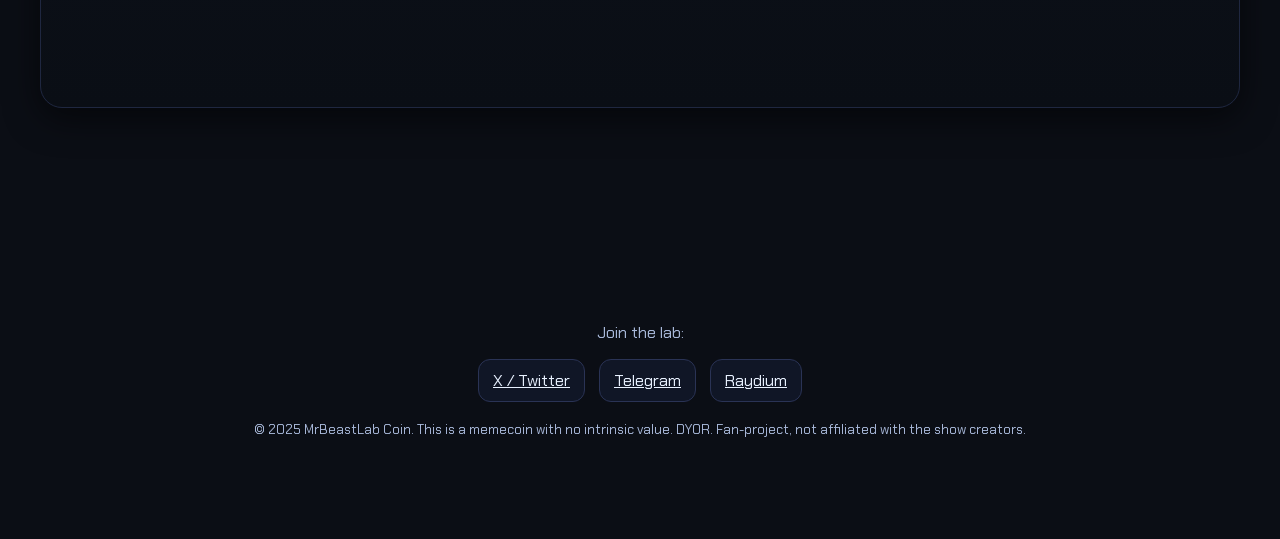
==== commit 4f4b2781: "Update index.html" ====
--- a/index.html
+++ b/index.html
@@ -3,7 +3,7 @@
 <head>
 <meta charset="utf-8" />
 <meta name="viewport" content="width=device-width, initial-scale=1" />
-<title>MRBEAST LAB COIN — Hybrid Beast Protocol</title>
+<title>MRBEAST LAB COIN</title>
 <meta name="theme-color" content="#0b0e15">
 <link rel="icon" href="MrBeastLab.png" type="image/png">
 <link rel="preconnect" href="https://fonts.googleapis.com">
@@ -11,29 +11,34 @@
 <link href="https://fonts.googleapis.com/css2?family=Russo+One&family=Rajdhani:wght@500;700&family=Chakra+Petch:wght@400;700&display=swap" rel="stylesheet">
 <style>
 :root{
-  --bg:#0b0e15;--ink:#d7e3ff;--muted:#a3b6d6;--accent:#ff2bd6;--cyan:#5ae1ff;--panel:#111725;--ring-soft:drop-shadow(0 0 8px rgba(255,43,214,.35)) drop-shadow(0 0 14px rgba(90,225,255,.25));
+  --bg:#0b0e15;--ink:#d7e3ff;--muted:#a3b6d6;--accent:#ff2bd6;--cyan:#5ae1ff;--panel:#111725;
+  --ring-soft:drop-shadow(0 0 8px rgba(255,43,214,.35)) drop-shadow(0 0 14px rgba(90,225,255,.25));
 }
 *{box-sizing:border-box}html,body{height:100%}
 body{margin:0;background:var(--bg);color:var(--ink);font-family:"Chakra Petch",system-ui,Segoe UI,Roboto,Helvetica,Arial,sans-serif;overflow-x:hidden}
-.site-bg{position:fixed;inset:0;z-index:-1;pointer-events:none}
+
+/* Background (global) */
+.site-bg{position:fixed;inset:0;z-index:-2;pointer-events:none}
 .site-bg::before{content:"";position:absolute;inset:0;background:
   radial-gradient(1200px 900px at 10% -10%,#1b2240 0,transparent 60%),
   radial-gradient(1200px 900px at 110% -10%,#23122f 0,transparent 60%),
   linear-gradient(180deg,#0b1020 0,#0c0f18 50%,#0a0d14 100%)}
 .site-bg::after{content:"";position:absolute;inset:-40px;opacity:.06;background-image:url('data:image/svg+xml;utf8,<svg xmlns="http://www.w3.org/2000/svg" width="400" height="400" viewBox="0 0 400 400"><filter id="n"><feTurbulence baseFrequency=".85" numOctaves="2"/></filter><rect width="400" height="400" filter="url(%23n)"/></svg>');background-size:200px 200px}
+
 .container{width:min(1200px,94vw);margin-inline:auto}
 
 /* Header / Nav */
 header{position:fixed;inset-inline:0;top:0;z-index:30;backdrop-filter:saturate(140%) blur(8px);background:linear-gradient(180deg,rgba(13,18,31,.75) 0,rgba(13,18,31,0) 100%);border-bottom:1px solid #1b2234}
 nav{display:flex;align-items:center;justify-content:space-between;padding:14px 20px}
 .brand{display:flex;align-items:center;gap:10px;font:800 16px "Russo One",sans-serif;letter-spacing:.6px;color:#fff;text-transform:uppercase}
-/* Spinning portal with dark inner core */
-.brand .portal{--s:36px;width:var(--s);height:var(--s);border-radius:50%;position:relative;background:conic-gradient(from 0deg,#ff89e9 0 20%,#7ef3ff 20% 40%,#b987ff 40% 60%,#ff2bd6 60% 80%,#7ef3ff 80% 100%);animation:spin 8s linear infinite;filter:var(--ring-soft)}
-.brand .portal::after{content:"";position:absolute;inset:5px;border-radius:50%;background:radial-gradient(circle at 50% 55%,#0b0911 0 40%,#0000 70%);box-shadow:inset 0 0 10px rgba(255,43,214,.5)}
+.brand .portal{--s:36px;width:var(--s);height:var(--s);border-radius:50%;position:relative;
+  background:conic-gradient(from 0deg,#ff89e9 0 20%,#7ef3ff 20% 40%,#b987ff 40% 60%,#ff2bd6 60% 80%,#7ef3ff 80% 100%);
+  animation:spin 8s linear infinite;filter:var(--ring-soft)}
+.brand .portal::after{content:"";position:absolute;inset:5px;border-radius:50%;
+  background:radial-gradient(circle at 50% 55%,#0b0911 0 40%,#0000 70%);box-shadow:inset 0 0 10px rgba(255,43,214,.5)}
 @keyframes spin{to{transform:rotate(1turn)}}
 .nav-links{display:flex;gap:18px;align-items:center}
 .nav-links a{color:#d7e6ff;text-decoration:none;font:700 14px "Rajdhani";opacity:.9;position:relative}
-/* hover underline glow */
 .nav-links a::after{content:"";position:absolute;left:0;right:0;bottom:-4px;height:2px;background:linear-gradient(90deg,var(--cyan),var(--accent));transform:scaleX(0);transform-origin:0 50%;transition:transform .2s ease;filter:drop-shadow(0 0 6px rgba(90,225,255,.6))}
 .nav-links a:hover::after{transform:scaleX(1)}
 .cta{padding:10px 14px;border-radius:12px;background:#12192a;border:1px solid #293149;color:#fff;transition:transform .15s ease,box-shadow .2s}
@@ -43,41 +48,38 @@
 .burger span,.burger::before,.burger::after{content:"";display:block;height:2px;width:20px;background:#e1ecff;margin:3px auto;border-radius:2px}
 @media (max-width:900px){ .nav-links{display:none} .burger{display:block} .nav-open .nav-links{position:absolute;top:58px;right:12px;display:grid;gap:8px;background:#0d1320;padding:14px;border:1px solid #243050;border-radius:14px} }
 
-/* Hero */
-.hero{padding:168px 0 110px}
-.hero .grid{display:grid;gap:32px;grid-template-columns:1.1fr .9fr}
-@media (max-width:1000px){.hero .grid{grid-template-columns:1fr}}
-.h1{font-family:"Russo One",sans-serif;font-size:clamp(38px,6vw,86px);line-height:1.04;text-transform:uppercase;color:#fff;letter-spacing:1.5px;margin:0 0 .35em;
-/* dim glow ~15% */
-text-shadow:0 0 12px rgba(255,43,214,.28),0 0 22px rgba(90,225,255,.22)}
+/* HERO — video banner */
+.hero{position:relative;min-height:70vh;padding:160px 0 120px;display:grid;align-items:center}
+.hero .center{z-index:1;text-align:center}
+.h1{font-family:"Russo One",sans-serif;font-size:clamp(38px,6vw,86px);line-height:1.04;text-transform:uppercase;color:#fff;letter-spacing:1.5px;margin:.15em 0 .35em;
+  /* dimmed glow */
+  text-shadow:0 0 12px rgba(255,43,214,.28),0 0 22px rgba(90,225,255,.22)}
 .tag{display:inline-flex;gap:8px;align-items:center;margin-bottom:14px;padding:8px 12px;border-radius:999px;background:linear-gradient(90deg,#e3ff7a,#9af7ff);color:#111;font:700 14px "Rajdhani";box-shadow:0 0 20px rgba(153,255,198,.35) inset}
-.subtitle{color:#d1e0ff;max-width:54ch}
-
-/* Hologram Pod */
-.pod{position:relative;aspect-ratio:1/1;border-radius:28px;background:#0c101a;border:1px solid #24344e;box-shadow:inset 0 0 0 1px #0006,0 10px 36px rgba(0,0,0,.55);overflow:hidden}
-.pod::after{content:"";position:absolute;inset:6px;border-radius:22px;border:1px solid #4e627f;box-shadow:inset 0 0 24px rgba(134,255,240,.25)}
-.pod-label{position:absolute;left:14px;bottom:14px;font:700 10px/1 "Rajdhani";letter-spacing:.28em;color:#9bb2da;opacity:.85;z-index:6}
-.pod-img{position:absolute;inset:14px;border-radius:18px;overflow:hidden}
-.pod-img img{position:absolute;inset:0;width:100%;height:100%;object-fit:cover;transform:translateZ(0);transition:transform .25s ease}
-.pod-img::after{content:"";position:absolute;inset:-2px;border-radius:inherit;pointer-events:none;background:radial-gradient(220px 220px at var(--px,50%) var(--py,50%), rgba(90,225,255,.18), rgba(255,43,214,.14) 40%, transparent 60%);opacity:0;transition:opacity .2s ease}
-.pod-img:hover::after{opacity:1}
-.pod-img:hover img{transform:scale(1.02)}
-.glass-curvature{position:absolute;inset:0;pointer-events:none;mask-image:radial-gradient(160% 100% at 50% 50%,#000 62%,transparent 88%);-webkit-mask-image:radial-gradient(160% 100% at 50% 50%,#000 62%,transparent 88%)}
-.side-falloff{position:absolute;inset:0;background:linear-gradient(90deg,rgba(0,0,0,.45),transparent 22%,transparent 78%,rgba(0,0,0,.45))}
-.center-band{position:absolute;left:50%;top:0;bottom:0;width:16%;transform:translateX(-50%);background:linear-gradient(90deg,transparent,rgba(255,255,255,.06),transparent);filter:blur(1.5px);mix-blend-mode:screen}
-.pod-cap{position:absolute;left:8%;right:8%;height:36px;border-radius:18px;mix-blend-mode:screen;filter:blur(.4px)}
-.pod-cap.top{top:10px;background:linear-gradient(180deg,rgba(140,240,255,.4),rgba(255,43,214,.28) 40%,transparent)}
-.pod-cap.bot{bottom:10px;background:linear-gradient(0deg,rgba(140,240,255,.4),rgba(255,43,214,.28) 40%,transparent)}
-.streaks{position:absolute;inset:0;background:repeating-linear-gradient(180deg,rgba(255,255,255,.05) 0 1px,transparent 1px 3px);opacity:.2;mix-blend-mode:overlay;animation:scan 8s linear infinite}
-@keyframes scan{0%{transform:translateY(-8%)}100%{transform:translateY(8%)}}
-.bubble{position:absolute;bottom:12%;width:6px;height:6px;border-radius:50%;background:radial-gradient(circle,#fff 0,rgba(255,255,255,.22) 55%,transparent 70%);opacity:.75;animation:rise 7s linear infinite}
-@keyframes rise{0%{transform:translateY(0);opacity:.12}100%{transform:translateY(-220px);opacity:0}}
-.pod-tilt{transition:transform .25s ease;will-change:transform}
-
-/* Sections & Panels */
+.subtitle{color:#d1e0ff;max-width:62ch;margin-inline:auto}
+
+/* Video layer (stays in hero only) */
+.tube-wrap{position:absolute;inset:0;z-index:0;overflow:hidden;pointer-events:none}
+.tube-wrap video{position:absolute;inset:0;width:100%;height:100%;object-fit:cover;
+  filter:brightness(.55) contrast(1.08) saturate(.95);
+  opacity:.38;transform:scale(1.02)}
+/* soft blend edges + top/bottom gradient so it melts into bg */
+.tube-wrap::before{content:"";position:absolute;inset:0;background:
+  radial-gradient(120% 100% at 50% 0%,rgba(0,0,0,.55),transparent 40%),
+  radial-gradient(140% 120% at 50% 100%,rgba(0,0,0,.65),transparent 40%);
+  mix-blend-mode:multiply}
+.tube-wrap::after{content:"";position:absolute;inset:-6px;border-radius:8px;
+  background:radial-gradient(80% 60% at 50% 50%,transparent 60%,rgba(0,0,0,.35) 100%);
+  pointer-events:none}
+/* Respect reduced-motion */
+@media (prefers-reduced-motion:reduce){
+  .tube-wrap video{display:none}
+}
+
 .section{padding:90px 0}
 .section h2{margin:0 0 12px;color:#fff;font:700 28px "Russo One";text-transform:uppercase;letter-spacing:2px;text-shadow:0 0 14px rgba(255,43,214,.25),0 0 20px rgba(90,225,255,.2)}
 .lead{color:#d1e0ff;max-width:62ch}
+
+/* Panel */
 .panel{background:linear-gradient(180deg,#0f1420,#0a0e15);border:1px solid #1f2740;border-radius:22px;box-shadow:0 10px 34px rgba(0,0,0,.55);overflow:hidden}
 .panel .hd{display:flex;justify-content:space-between;align-items:center;padding:14px 18px;background:linear-gradient(180deg,#121a2b,#0d1423);border-bottom:1px solid #1d2540}
 .panel .bd{padding:18px}
@@ -99,7 +101,7 @@
 .button:hover{transform:translateY(-1px)}
 .button.primary{background:linear-gradient(135deg,#281632,#0d1425 60%);border-color:#ff6fe6;box-shadow:0 0 16px rgba(255,43,214,.24)}
 
-/* Tokenomics Icons */
+/* Tokenomics icons */
 .stats{display:grid;grid-template-columns:repeat(3,1fr);gap:18px;margin-top:20px}
 @media (max-width:900px){.stats{grid-template-columns:1fr}}
 .stat{position:relative;display:grid;grid-template-columns:auto 1fr;gap:14px;align-items:center;background:radial-gradient(60% 80% at 50% 0%,#1c1d2a,#0d1220);border:1px solid #273050;border-radius:18px;padding:16px;transition:transform .15s, box-shadow .2s}
@@ -135,7 +137,7 @@
 .socials{display:flex;justify-content:center;gap:14px;flex-wrap:wrap;margin:16px 0}
 .socials a{border:1px solid #2a3355;background:#101626;padding:10px 14px;border-radius:12px;color:#e8f1ff}
 
-/* Glitch tweak (softer) */
+/* Glitch (soft) */
 .glitch{position:relative;display:inline-block}
 .glitch::before,.glitch::after{content:attr(data-text);position:absolute;inset:0;pointer-events:none}
 .glitch::before{transform:translate(1.5px,0);color:#7ef3ff;mix-blend-mode:screen;filter:drop-shadow(0 0 8px rgba(126,243,255,.40))}
@@ -146,7 +148,7 @@
 @keyframes floaty{50%{transform:translateY(-10px)}}
 .reveal{opacity:0;transform:translateY(12px);transition:opacity .6s ease,transform .6s ease}
 .reveal.on{opacity:1;transform:none}
-@media (max-width:640px){.floaty{animation:none}.streaks{animation-duration:12s}.bubble{display:none}}
+@media (max-width:640px){.floaty{animation:none}}
 </style>
 </head>
 <body>
@@ -166,43 +168,27 @@
 </header>
 
 <main>
-  <section class="hero container">
-    <div class="grid">
-      <div>
-        <div class="tag">⚡ HYBRID BEAST PROTOCOL</div>
-        <h1 class="h1 glitch" data-text="THE EXPERIMENT">THE EXPERIMENT</h1>
-        <p class="subtitle">An over-the-top memecoin forged in a neon lab. Built for vibes, raids and ridiculousness. Strap in — the portal is opening.</p>
-        <div style="height:16px"></div>
-        <a class="cta" href="#telemetry">↓ Live token telemetry</a>
-      </div>
-      <!-- Hologram pod -->
-      <div class="pod floaty" aria-hidden="true">
-        <div class="pod-img pod-tilt" id="pod">
-          <img src="MrBeastLab.png" alt="Hybrid Beast"/>
-          <div class="side-falloff glass-curvature"></div>
-          <div class="center-band glass-curvature"></div>
-          <div class="streaks glass-curvature"></div>
-          <div class="pod-cap top"></div>
-          <div class="pod-cap bot"></div>
-          <div class="bubble" style="left:14%;animation-delay:.0s"></div>
-          <div class="bubble" style="left:28%;animation-delay:1.2s"></div>
-          <div class="bubble" style="left:56%;animation-delay:.7s"></div>
-          <div class="bubble" style="left:74%;animation-delay:1.8s"></div>
-        </div>
-        <div class="pod-label">HYBRID CORE</div>
-      </div>
-    </div>
-  </section>
-
+  <!-- HERO WITH VIDEO BANNER -->
+  <section class="hero">
+    <div class="tube-wrap" aria-hidden="true">
+      <video class="tube" src="Labtube.mp4" poster="MrBeastLab.png" autoplay muted loop playsinline preload="metadata"></video>
+    </div>
+    <div class="container center">
+      <h1 class="h1 glitch" data-text="THE EXPERIMENT">THE EXPERIMENT</h1>
+      <p class="subtitle">An over-the-top memecoin forged in a neon lab. Built for vibes, raids and ridiculousness. Strap in — the portal is opening.</p>
+      <div style="height:16px"></div>
+      <a class="cta" href="#telemetry">↓ Live token telemetry</a>
+    </div>
+  </section>
+
+  <!-- TELEMETRY -->
   <section id="telemetry" class="section">
     <div class="container panel reveal">
       <div class="hd"><strong style="letter-spacing:.3em;font:800 14px 'Rajdhani'">LIVE TOKEN TELEMETRY</strong><span style="color:#9ab0d3">DexScreener · <span id="updated">—</span></span></div>
       <div class="bd">
         <div class="chain-input">
           <label style="font:700 12px 'Rajdhani';letter-spacing:.2em;color:#a8b8d9">CHAIN</label>
-          <select id="chain" class="button" style="min-width:120px">
-            <option value="solana" selected>Solana</option><option value="ethereum">Ethereum</option><option value="bsc">BSC</option><option value="base">Base</option><option value="polygon">Polygon</option><option value="arbitrum">Arbitrum</option>
-          </select>
+          <select id="chain" class="button" style="min-width:120px"><option value="solana" selected>Solana</option><option value="ethereum">Ethereum</option><option value="bsc">BSC</option><option value="base">Base</option><option value="polygon">Polygon</option><option value="arbitrum">Arbitrum</option></select>
           <label style="font:700 12px 'Rajdhani';letter-spacing:.2em;color:#a8b8d9">TOKEN / MINT</label>
           <input id="mint" placeholder="Paste token address" value="13CDmqGgZfT5giVTBrayV6o88PkBCitVDQ4b8k3bonk" />
           <button id="load" class="button primary">Fetch</button>
@@ -221,6 +207,7 @@
     </div>
   </section>
 
+  <!-- FORMULA -->
   <section id="tokenomics" class="section">
     <div class="container">
       <h2>THE FORMULA</h2>
@@ -242,6 +229,7 @@
     </div>
   </section>
 
+  <!-- ROADMAP -->
   <section id="roadmap" class="section">
     <div class="container">
       <h2>THE EXPERIMENT</h2>
@@ -254,6 +242,7 @@
     </div>
   </section>
 
+  <!-- TRAILER -->
   <section class="section">
     <div class="container panel reveal"><div class="hd"><strong style="letter-spacing:.3em;font:800 14px 'Rajdhani'">TRAILER FEED</strong><span style="color:#9ab0d3">Hype the portal</span></div>
       <div class="bd"><div style="position:relative;padding-top:56.25%"><iframe title="MrBeast Lab Trailer" style="position:absolute;inset:0;width:100%;height:100%;border:0;border-radius:14px" src="https://www.youtube.com/embed/ES3x9FTiDN4" allowfullscreen></iframe></div></div>
@@ -274,41 +263,19 @@
 
 <script>
 // Mobile menu
-const burger=document.getElementById('burger');burger?.addEventListener('click',()=>document.body.classList.toggle('nav-open'));
+document.getElementById('burger')?.addEventListener('click',()=>document.body.classList.toggle('nav-open'));
 
 // Reveal on scroll
 const io=new IntersectionObserver(es=>{es.forEach(e=>e.isIntersecting&&e.target.classList.add('on'))},{threshold:.12});
 document.querySelectorAll('.reveal').forEach(el=>io.observe(el));
 
-// Parallax tilt only for pointer devices (pod)
-const pod=document.getElementById('pod');
-if(matchMedia('(pointer:fine)').matches){
-  pod?.addEventListener('pointermove',e=>{
-    const r=pod.getBoundingClientRect();
-    const x=(e.clientX-r.left)/r.width-.5;
-    const y=(e.clientY-r.top)/r.height-.5;
-    pod.style.setProperty('--px',(e.clientX-r.left)+'px');
-    pod.style.setProperty('--py',(e.clientY-r.top)+'px');
-    pod.style.transform=`rotateX(${y*5}deg) rotateY(${-x*5}deg)`;
-  });
-  pod?.addEventListener('pointerleave',()=>pod.style.transform='');
-}
-
 // Interactive tilt + hotspot glow (cards + stats + metrics)
-function bindTilt(el){
-  if(!el) return; let raf=null;
-  const onMove=e=>{
-    const r=el.getBoundingClientRect();
-    const x=(e.clientX-r.left)/r.width-.5;
-    const y=(e.clientY-r.top)/r.height-.5;
-    el.style.setProperty('--mx', (e.clientX-r.left)+'px');
-    el.style.setProperty('--my', (e.clientY-r.top)+'px');
-    cancelAnimationFrame(raf);
-    raf=requestAnimationFrame(()=>{el.style.transform=`perspective(700px) rotateX(${y*-8}deg) rotateY(${x*8}deg)`});
-  };
-  const onLeave=()=>{el.style.transform='perspective(700px) rotateX(0) rotateY(0)';};
-  el.addEventListener('mousemove',onMove);
-  el.addEventListener('mouseleave',onLeave);
+function bindTilt(el){if(!el) return;let raf=null;
+  const onMove=e=>{const r=el.getBoundingClientRect();const x=(e.clientX-r.left)/r.width-.5;const y=(e.clientY-r.top)/r.height-.5;
+    el.style.setProperty('--mx',(e.clientX-r.left)+'px');el.style.setProperty('--my',(e.clientY-r.top)+'px');
+    cancelAnimationFrame(raf);raf=requestAnimationFrame(()=>{el.style.transform=`perspective(700px) rotateX(${y*-8}deg) rotateY(${x*8}deg)`})};
+  const onLeave=()=>{el.style.transform='perspective(700px) rotateX(0) rotateY(0)'};
+  el.addEventListener('mousemove',onMove);el.addEventListener('mouseleave',onLeave);
 }
 [...document.querySelectorAll('[data-tilt]')].forEach(bindTilt);
 
@@ -316,39 +283,25 @@
 const $=s=>document.querySelector(s);
 const fmtUSD=n=>(n||n===0)?(n>=1e9?'$'+(n/1e9).toFixed(2)+'B':n>=1e6?'$'+(n/1e6).toFixed(2)+'M':n>=1e3?'$'+(n/1e3).toFixed(2)+'K':'$'+(+n).toLocaleString()):'—';
 const pct=v=>(v||v===0)?(v>0?'+':'')+Number(v).toFixed(2)+'%':'—';
-
 async function fetchDex(){
-  const chain=$('#chain')?.value?.trim();
-  const mint=$('#mint')?.value?.trim();
-  if(!mint) return;
+  const chain=$('#chain')?.value?.trim(); const mint=$('#mint')?.value?.trim(); if(!mint) return;
   const url=`https://api.dexscreener.com/token-pairs/v1/${encodeURIComponent(chain)}/${encodeURIComponent(mint)}`;
-  const res=await fetch(url);
-  if(!res.ok) throw new Error('DexScreener error');
-  const pairs=await res.json();
-  const best=(pairs||[]).sort((a,b)=>(b?.liquidity?.usd||0)-(a?.liquidity?.usd||0))[0];
-  if(!best) throw new Error('No pools found');
-
+  const res=await fetch(url); if(!res.ok) throw new Error('DexScreener error');
+  const pairs=await res.json(); const best=(pairs||[]).sort((a,b)=>(b?.liquidity?.usd||0)-(a?.liquidity?.usd||0))[0]; if(!best) throw new Error('No pools found');
   const P=v=>v==null?'—':v;
   $('#price').textContent=best.priceUsd?('$'+Number(best.priceUsd).toFixed(8)).replace(/0+$/,'').replace(/\.$/,''):'—';
   $('#priceChange').textContent='24h: '+pct((best.priceChange&&(best.priceChange.h24??best.priceChange['h24']))??null);
   $('#liquidity').textContent=P(fmtUSD(best?.liquidity?.usd));
   $('#vol24').textContent=P(fmtUSD(best?.volume?.h24??best?.volume?.['h24']));
-  const buys=best?.txns?.h24?.buys??best?.txns?.['h24']?.buys;
-  const sells=best?.txns?.h24?.sells??best?.txns?.['h24']?.sells;
+  const buys=best?.txns?.h24?.buys??best?.txns?.['h24']?.buys; const sells=best?.txns?.h24?.sells??best?.txns?.['h24']?.sells;
   $('#txns').textContent=`Buys/Sells ${buys??'—'}/${sells??'—'}`;
   $('#fdv').textContent=P(fmtUSD(best?.fdv));
   $('#mcap').textContent=P(fmtUSD(best?.marketCap??best?.fdv));
-
   const L=$('#links'); L.innerHTML='';
   const link=(href,label)=>{const a=document.createElement('a');a.href=href;a.target='_blank';a.className='button';a.textContent=label;L.appendChild(a)};
   if(best?.url) link(best.url,'Open in DexScreener');
   if(best?.info?.websites?.[0]?.url) link(best.info.websites[0].url,'Website');
-  (best?.info?.socials||[]).forEach(s=>{
-    if(s.platform&&s.handle){
-      const map={twitter:'https://twitter.com/',x:'https://x.com/',telegram:'https://t.me/'};
-      const base=map[s.platform.toLowerCase()]||'';
-      link(base?base+s.handle.replace(/^@/,''):'#',s.platform+(s.handle?': '+s.handle:''))}
-  });
+  (best?.info?.socials||[]).forEach(s=>{if(s.platform&&s.handle){const map={twitter:'https://twitter.com/',x:'https://x.com/',telegram:'https://t.me/'};const base=map[s.platform.toLowerCase()]||'';link(base?base+s.handle.replace(/^@/,''):'#',s.platform+(s.handle?': '+s.handle:''))}});
   $('#updated') && ($('#updated').textContent=new Date().toLocaleTimeString());
 }
 try{
